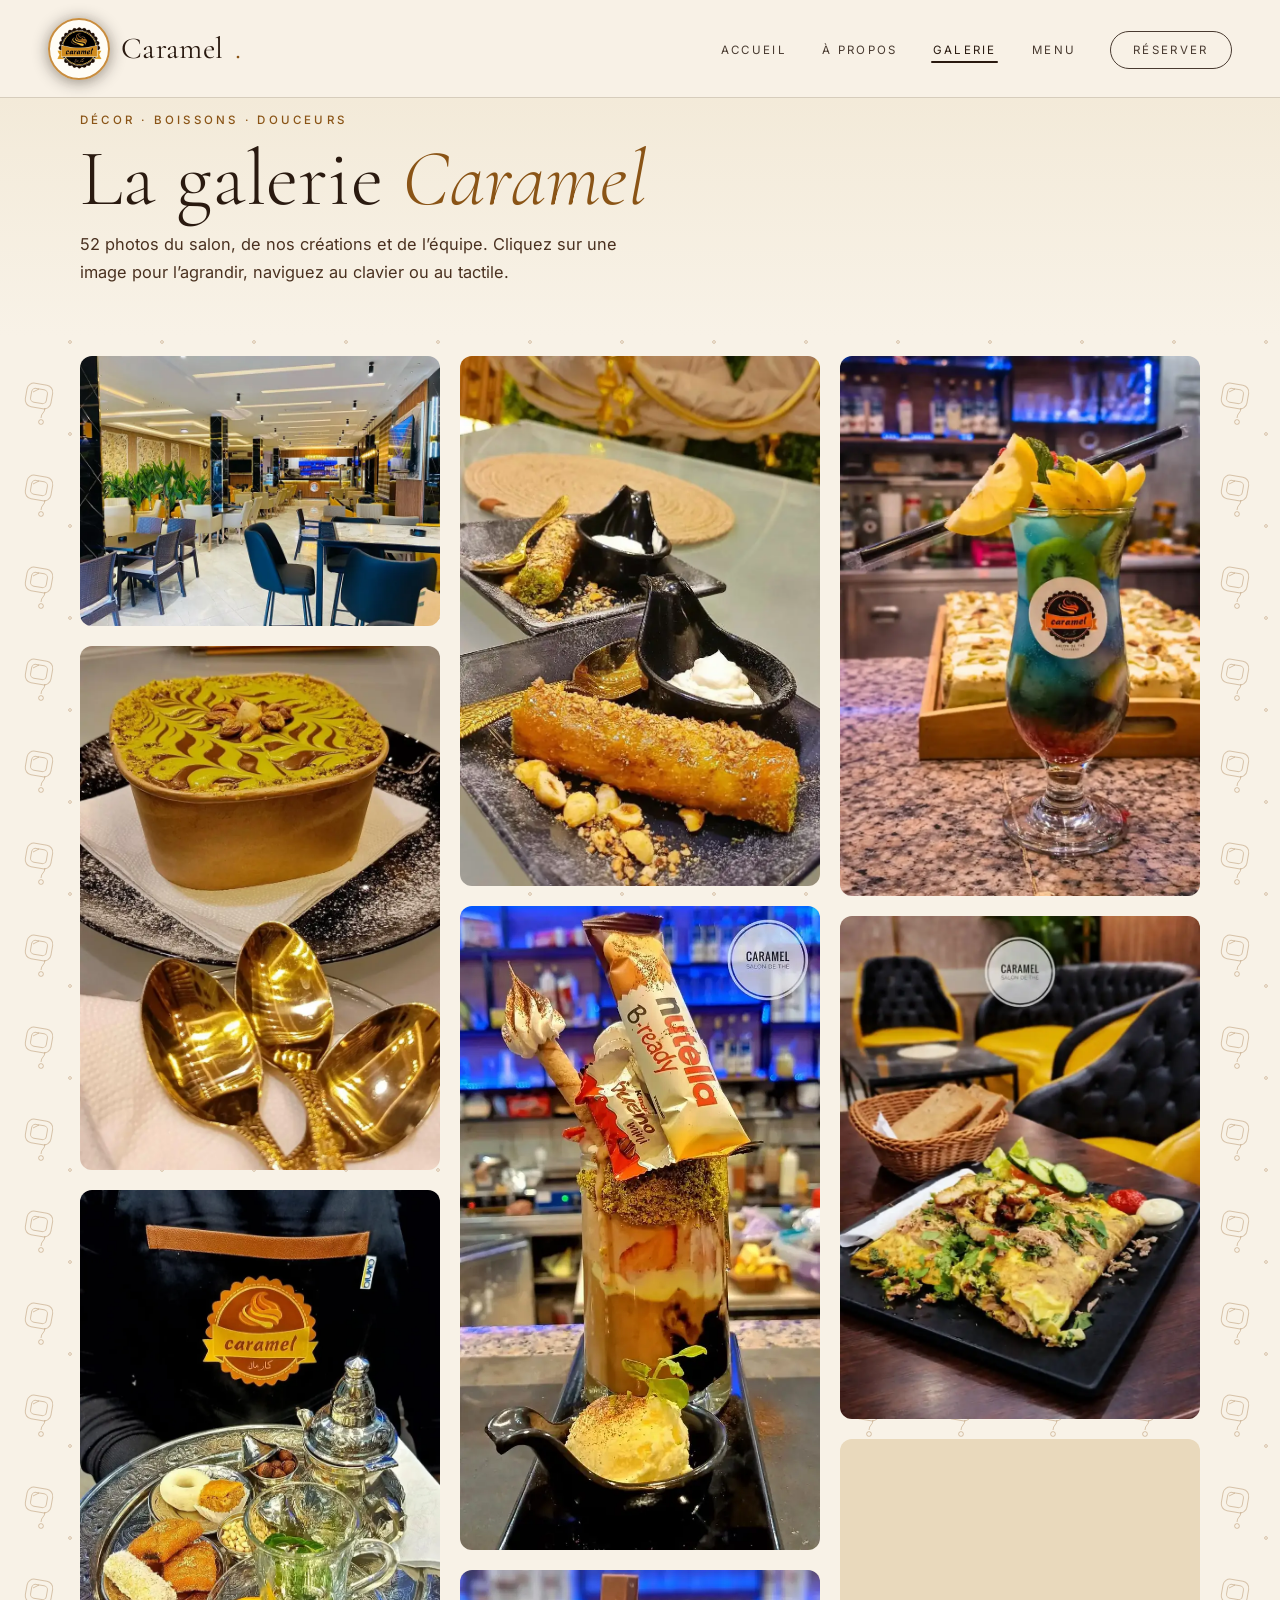
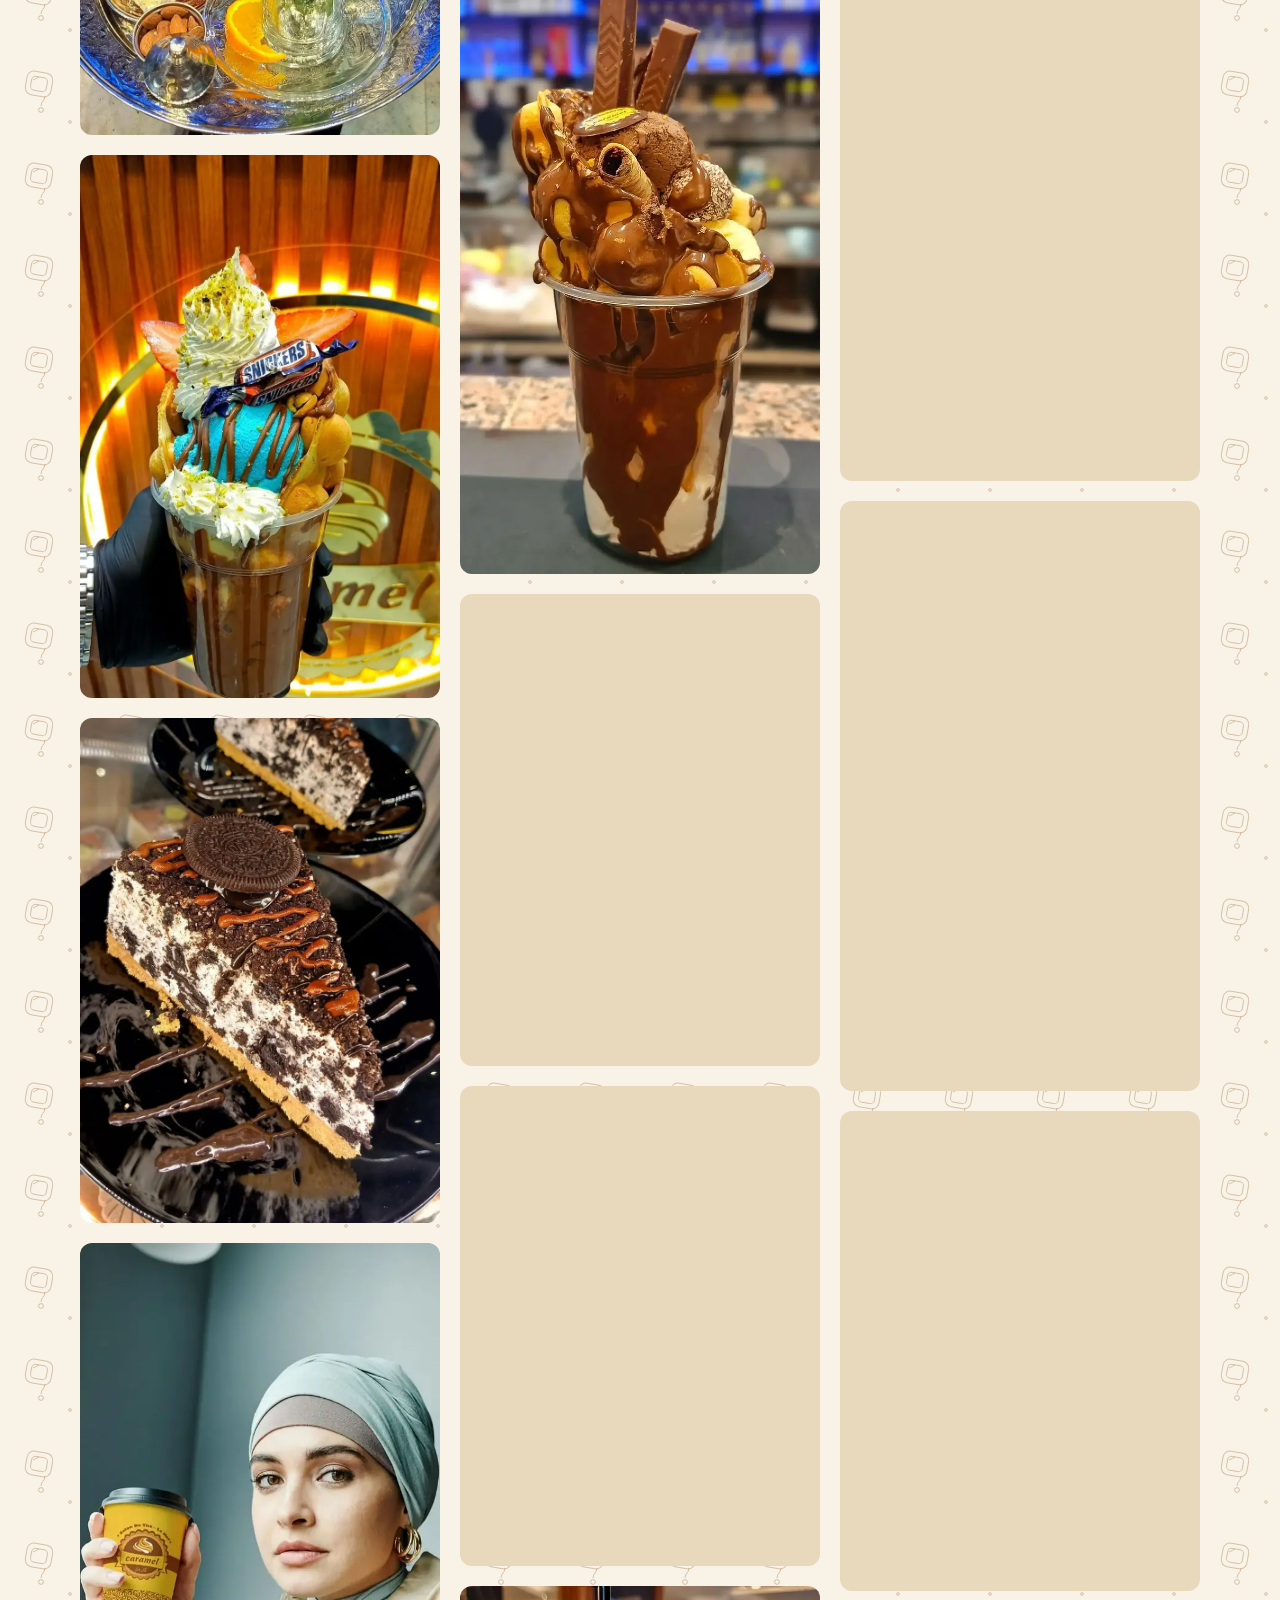
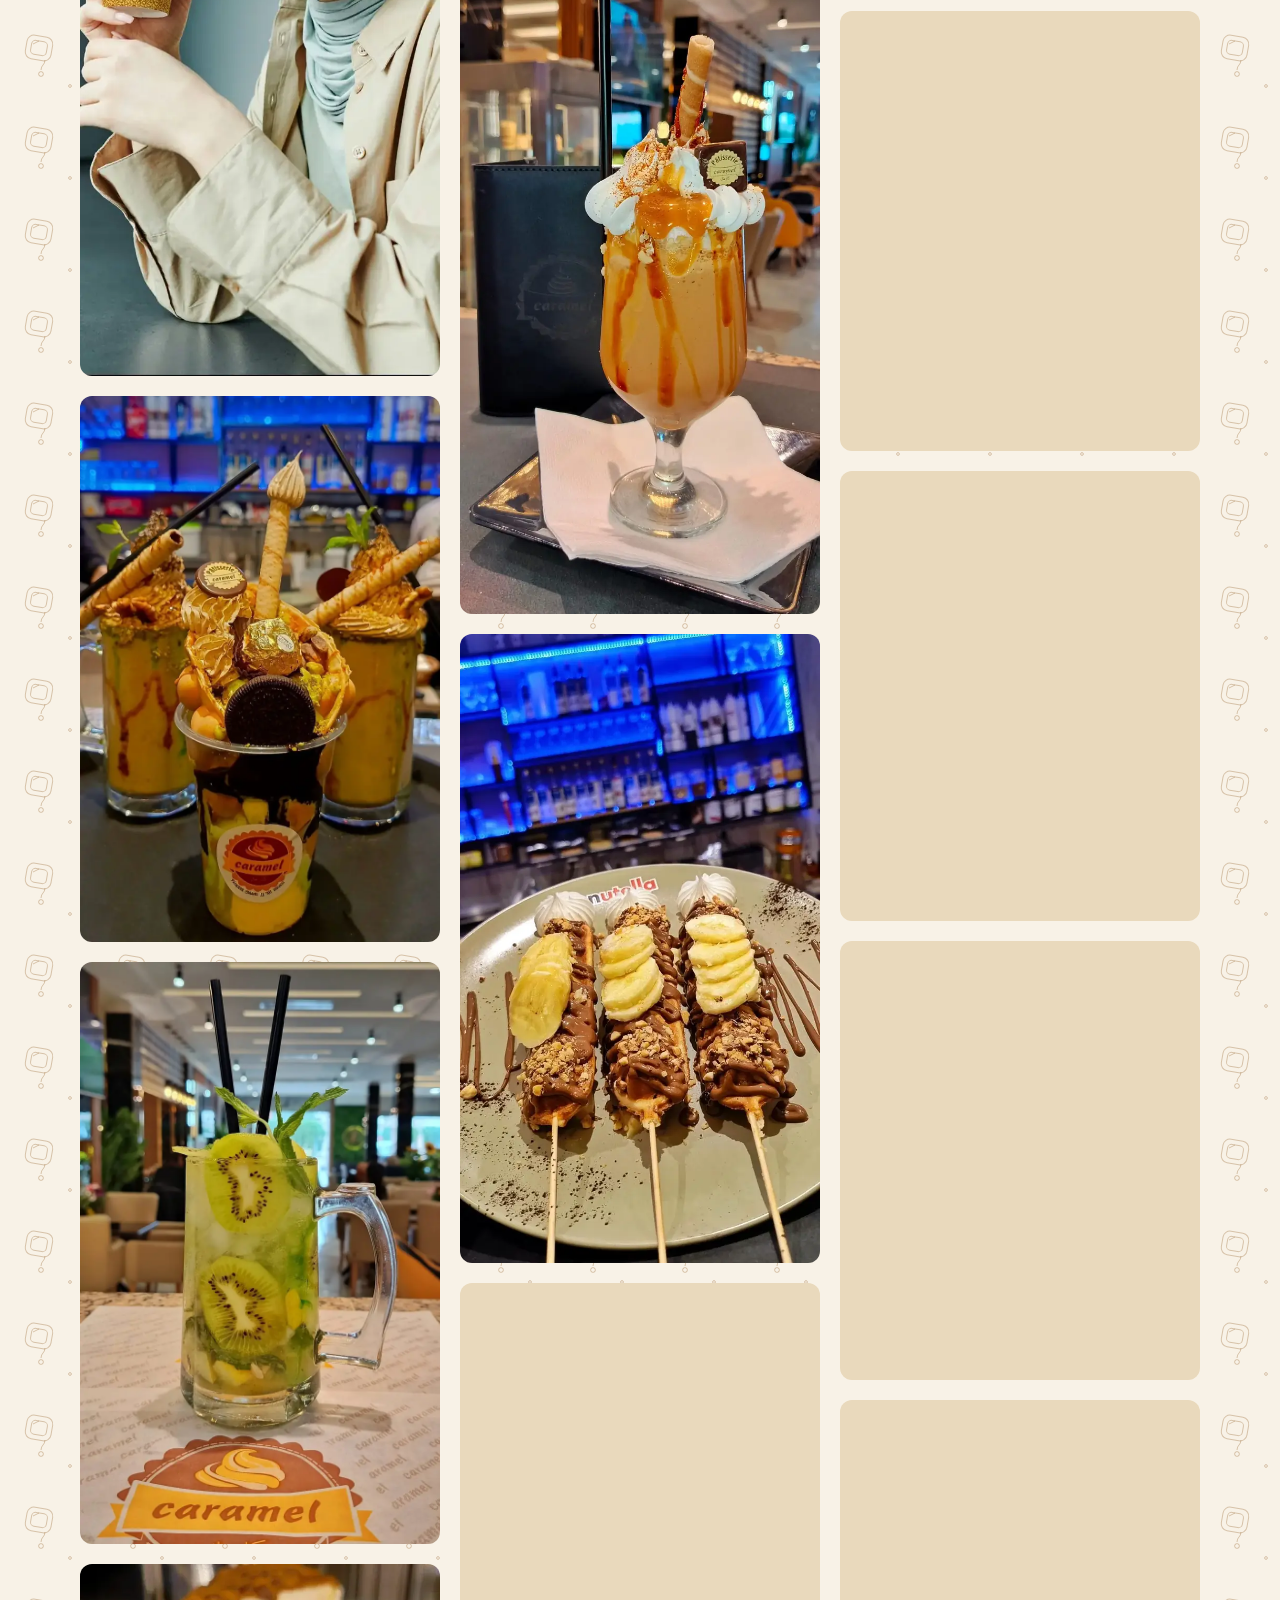
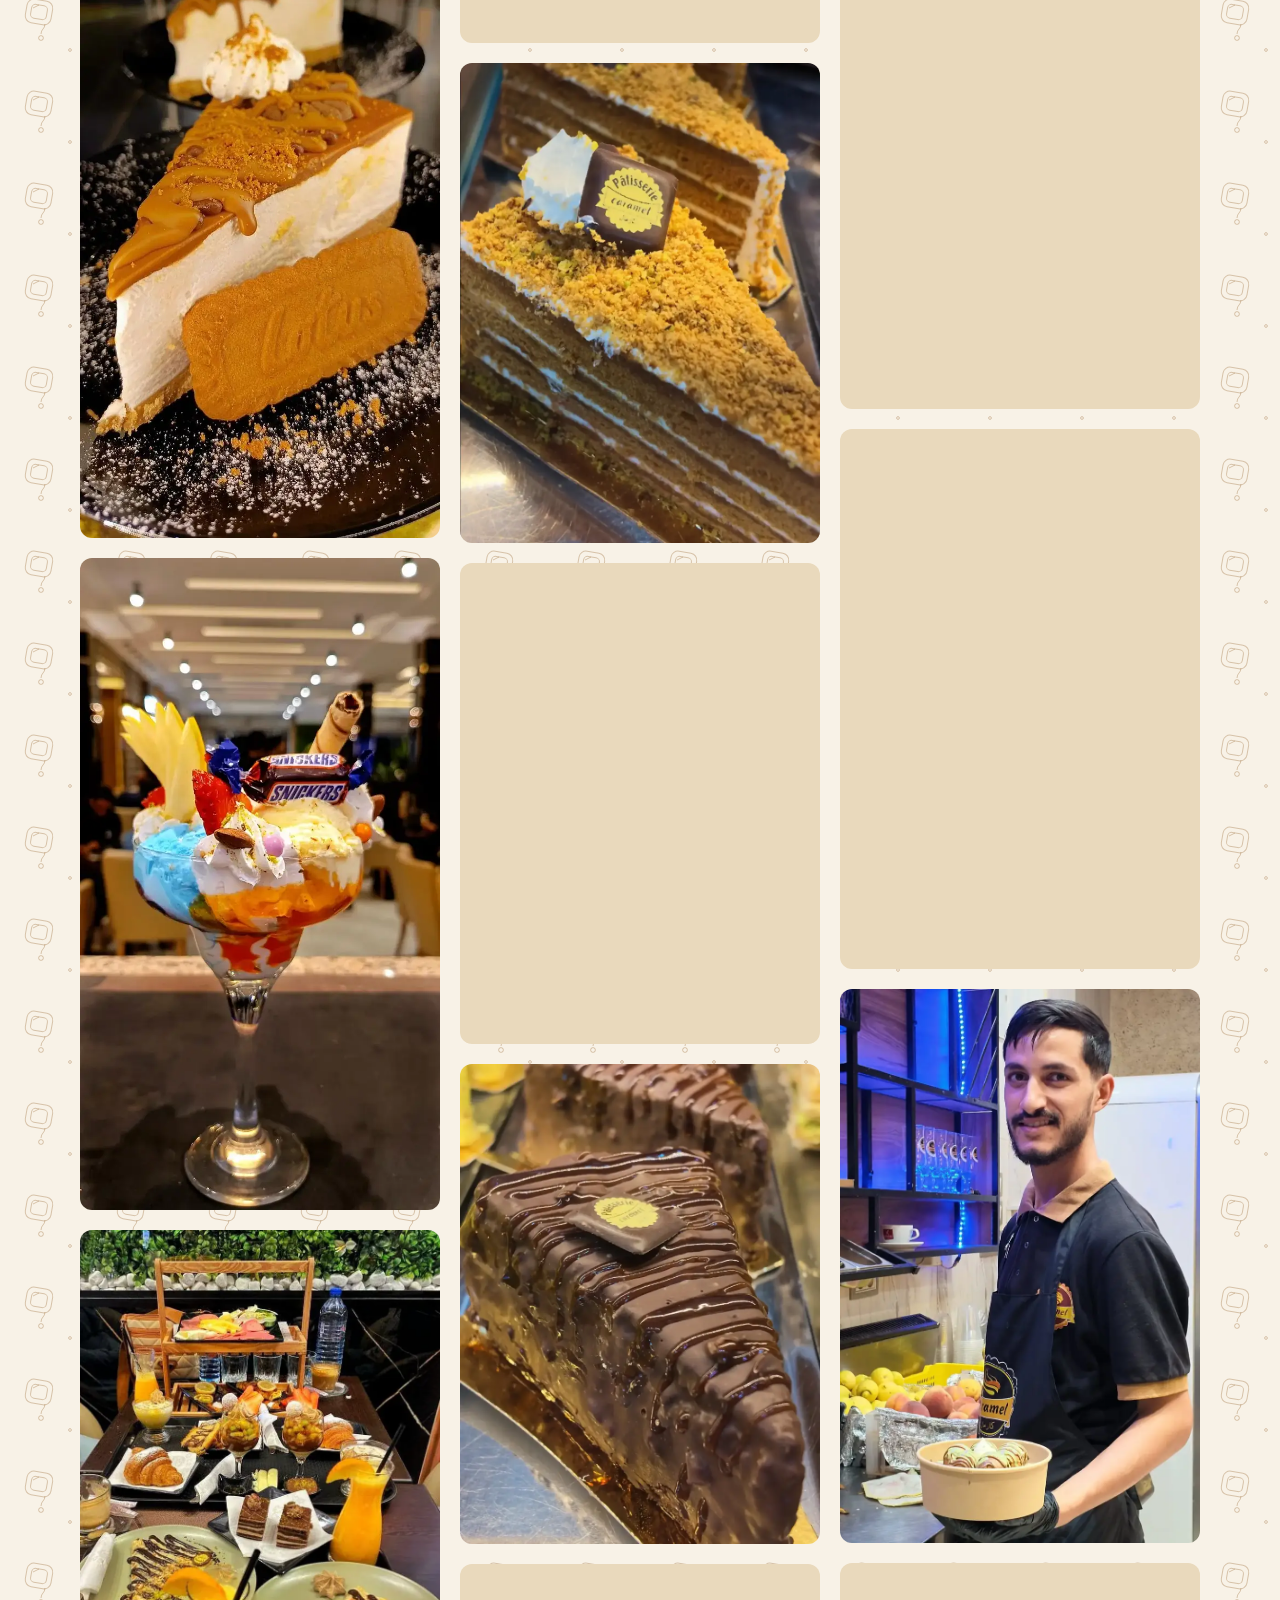
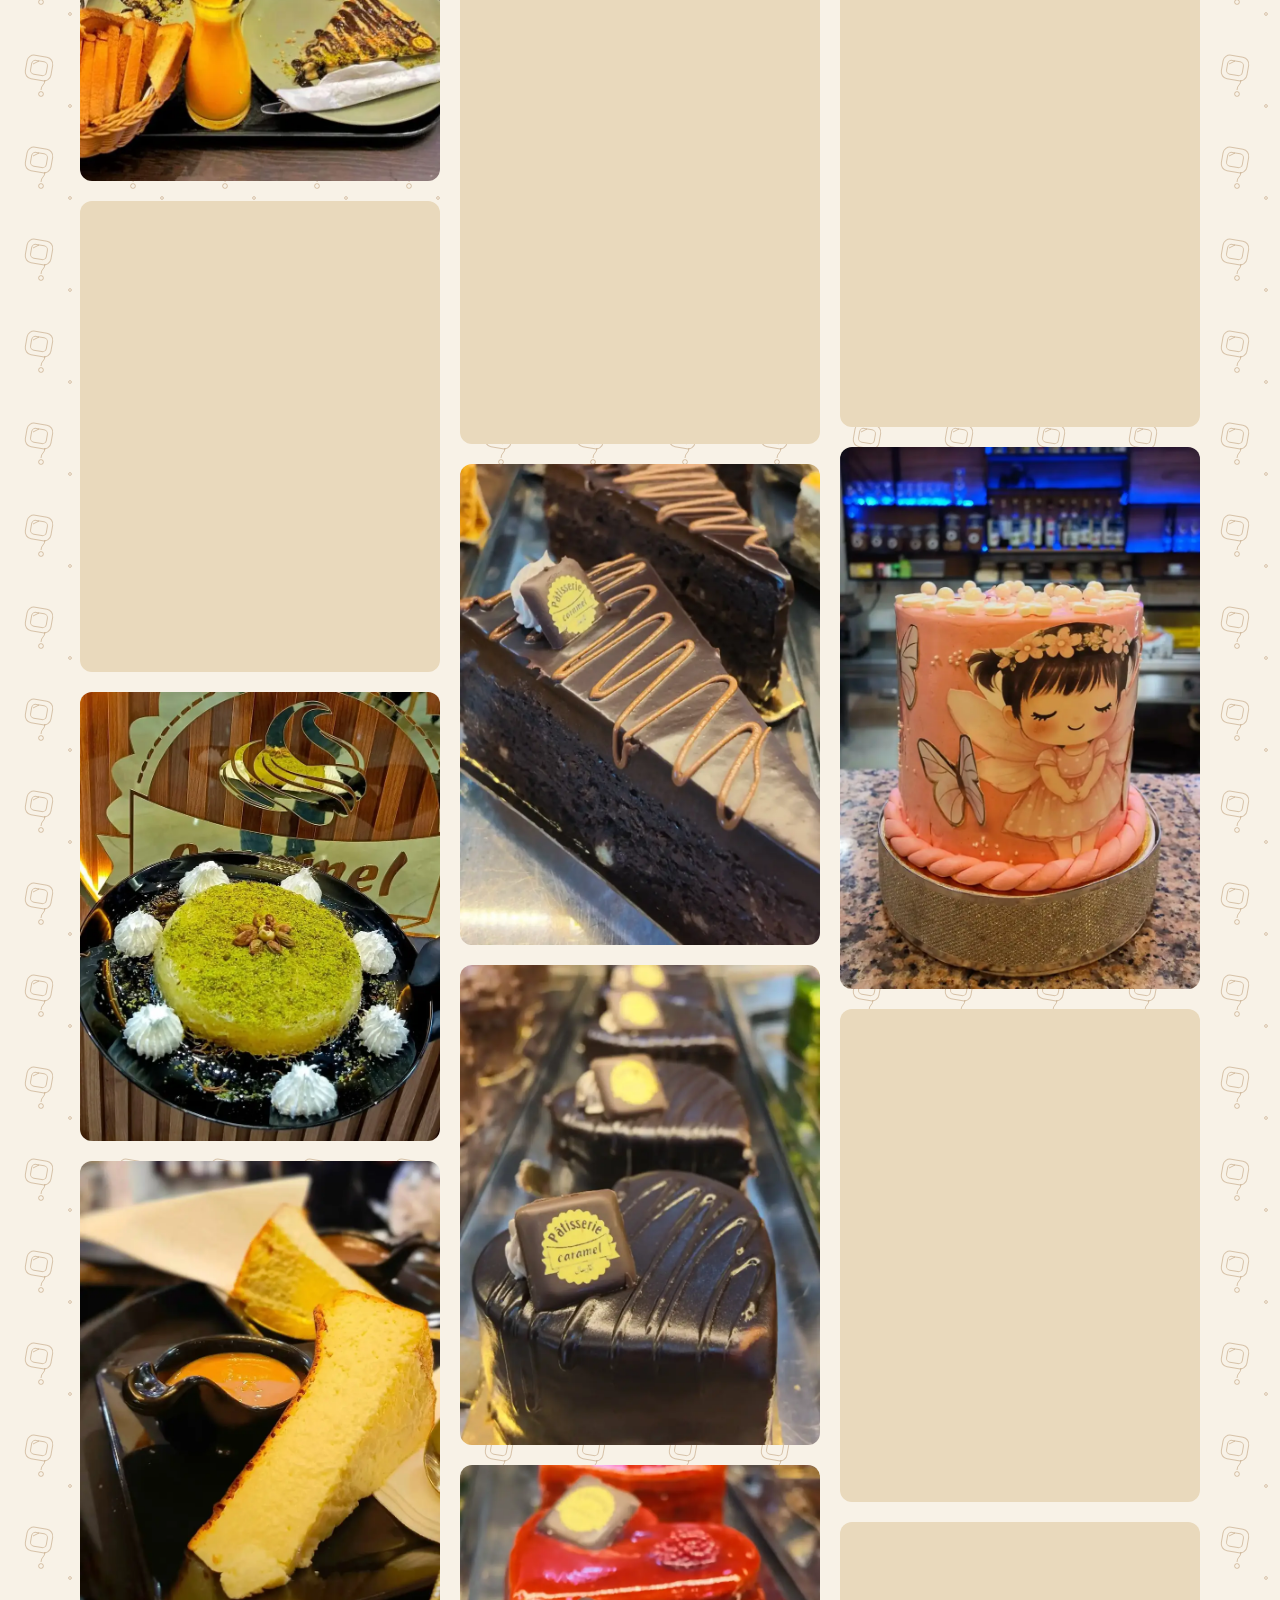
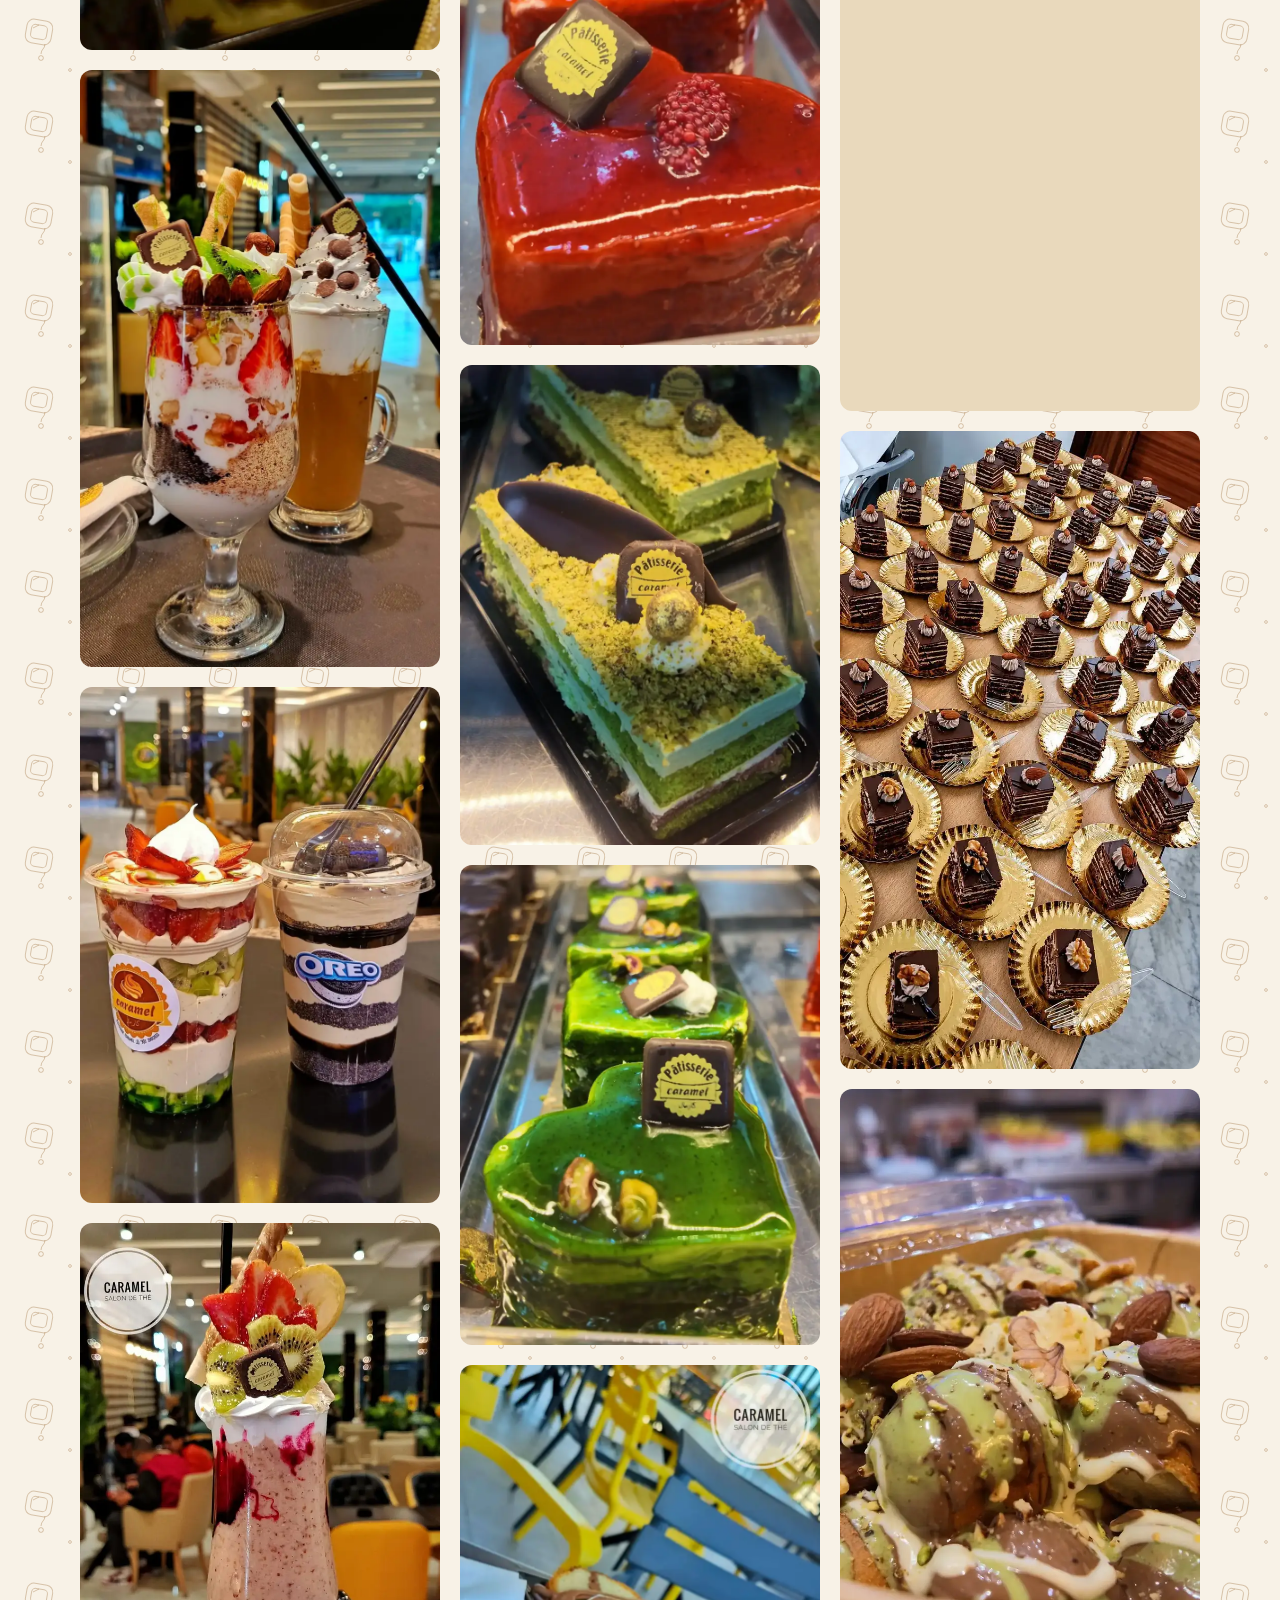
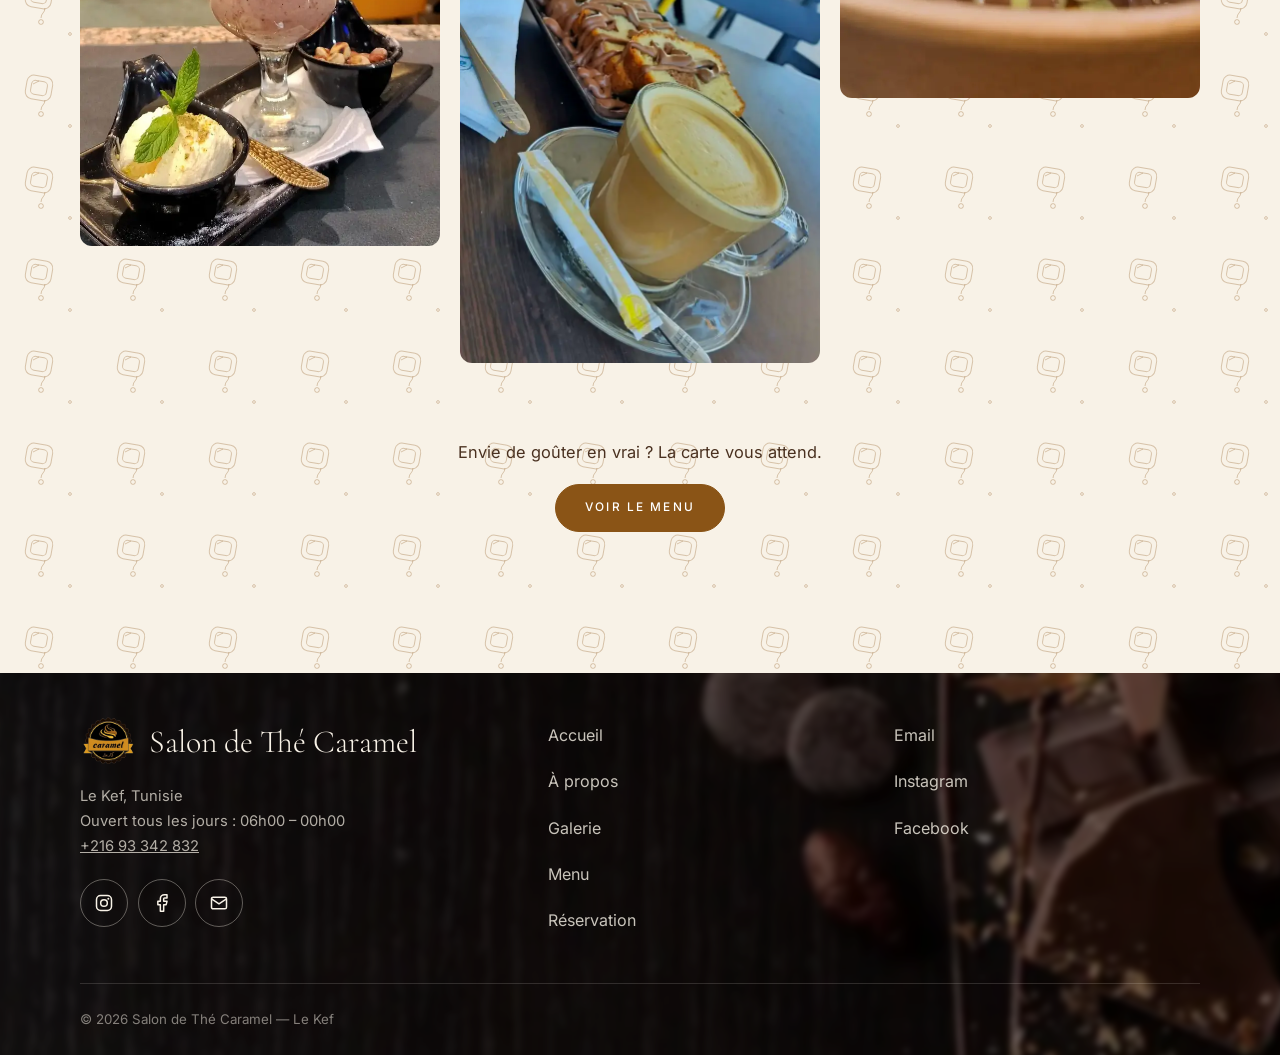
==== gallery.html @ 8a404f59 "Brighter, tighter favicon that reads at tab size Old mark dissolved into a dark blob at 16px (invisi" ====
<!doctype html>
<html lang="fr">
<head>
  <meta charset="utf-8">
  <meta name="viewport" content="width=device-width,initial-scale=1">
  <title>Galerie — Salon de Thé Caramel, Le Kef</title>
  <meta name="description" content="En images : le décor, les boissons et les douceurs du Salon de Thé Caramel au Kef. Cliquez pour agrandir.">
  <meta name="theme-color" content="#2a1a10">
  <meta property="og:type" content="website">
  <meta property="og:locale" content="fr_FR">
  <meta property="og:title" content="Galerie — Salon de Thé Caramel, Le Kef">
  <meta property="og:image" content="images/hero-poster.webp">
  <link rel="icon" href="images/favicon.webp?v=2">
  <link rel="apple-touch-icon" href="images/apple-touch-icon.png">
  <link rel="preload" href="assets/fonts/cormorant-garamond-latin-300-normal.woff2" as="font" type="font/woff2" crossorigin>
  <link rel="preload" href="assets/fonts/inter-latin-400-normal.woff2" as="font" type="font/woff2" crossorigin>
  <link rel="stylesheet" href="assets/site.css?v=39">
</head>
<body>
  <nav class="nav" aria-label="Navigation principale">
    <div class="bar">
      <a class="logo" href="index.html"><img src="images/logo.webp" width="62" height="62" alt="">Caramel<span>.</span></a>
      <ul id="menu">
        <li><a class="l" href="index.html">Accueil</a></li>
        <li><a class="l" href="prop.html">À propos</a></li>
        <li><a class="l on" aria-current="page" href="gallery.html">Galerie</a></li>
        <li><a class="l" href="m.html">Menu</a></li>
        <li><a class="l cta" href="resrv.html">Réserver</a></li>
        <li class="m-foot">
          <a class="btn solid" href="tel:+21693342832">+216 93 342 832</a>
          <p>Ouvert 06h00 – 00h00 · Le Kef</p>
          <div class="socials">
            <a class="soc" href="https://www.instagram.com/caramel.lekef/" target="_blank" rel="noopener" aria-label="Instagram"><svg viewBox="0 0 24 24" fill="none" stroke="currentColor" stroke-width="1.8"><rect x="3" y="3" width="18" height="18" rx="5"/><circle cx="12" cy="12" r="4"/><circle cx="17.2" cy="6.8" r="1.2" fill="currentColor" stroke="none"/></svg></a>
            <a class="soc" href="https://www.facebook.com/people/Caramel-Salon-De-Th%C3%A9/61559741768188/" target="_blank" rel="noopener" aria-label="Facebook"><svg viewBox="0 0 24 24" fill="none" stroke="currentColor" stroke-width="1.8" stroke-linecap="round" stroke-linejoin="round"><path d="M18 2h-3a5 5 0 0 0-5 5v3H7v4h3v8h4v-8h3l1-4h-4V7a1 1 0 0 1 1-1h3z"/></svg></a>
            <a class="soc" href="mailto:Contact.salondethecaramel@gmail.com" aria-label="Email"><svg viewBox="0 0 24 24" fill="none" stroke="currentColor" stroke-width="1.8"><rect x="3" y="5" width="18" height="14" rx="2"/><path d="m3 7 9 6 9-6"/></svg></a>
          </div>
        </li>
      </ul>
      <button class="burger" aria-expanded="false" aria-controls="menu" aria-label="Ouvrir le menu">☰</button>
    </div>
  </nav>

  <header class="page-hero">
    <div class="wrap">
      <p class="k">Décor · Boissons · Douceurs</p>
      <h1 class="d">La galerie <em>Caramel</em></h1>
      <p class="lead">52 photos du salon, de nos créations et de l’équipe. Cliquez sur une image pour l’agrandir, naviguez au clavier ou au tactile.</p>
    </div>
  </header>

  <main class="wrap" style="padding-bottom:2rem">
    <div class="masonry" id="wall" aria-live="polite"></div>
    <div class="center" style="padding:3rem 0 4rem">
      <p class="lead" style="margin-inline:auto">Envie de goûter en vrai ? La carte vous attend.</p>
      <a class="btn solid" href="m.html">Voir le menu</a>
    </div>
  </main>

  <div id="lb" aria-hidden="true" role="dialog" aria-label="Visionneuse photo">
    <button class="x" aria-label="Fermer">×</button>
    <button class="p" aria-label="Photo précédente">←</button>
    <img id="lb-img" alt="" src="[data-uri]">
    <button class="n" aria-label="Photo suivante">→</button>
    <div class="c" id="lb-cap"></div>
  </div>

  <footer class="foot">
    <div class="wrap">
      <div class="grid">
        <div>
          <div class="brand"><img src="images/logo.webp" width="62" height="62" alt="Logo Salon de Thé Caramel">Salon de Thé Caramel</div>
          <p>Le Kef, Tunisie<br>Ouvert tous les jours : 06h00 – 00h00<br><a href="tel:+21693342832">+216 93 342 832</a></p>
          <div class="socials">
            <a class="soc" href="https://www.instagram.com/caramel.lekef/" target="_blank" rel="noopener" aria-label="Caramel sur Instagram"><svg viewBox="0 0 24 24" fill="none" stroke="currentColor" stroke-width="1.8"><rect x="3" y="3" width="18" height="18" rx="5"/><circle cx="12" cy="12" r="4"/><circle cx="17.2" cy="6.8" r="1.2" fill="currentColor" stroke="none"/></svg></a>
            <a class="soc" href="https://www.facebook.com/people/Caramel-Salon-De-Th%C3%A9/61559741768188/" target="_blank" rel="noopener" aria-label="Caramel sur Facebook"><svg viewBox="0 0 24 24" fill="none" stroke="currentColor" stroke-width="1.8" stroke-linecap="round" stroke-linejoin="round"><path d="M18 2h-3a5 5 0 0 0-5 5v3H7v4h3v8h4v-8h3l1-4h-4V7a1 1 0 0 1 1-1h3z"/></svg></a>
            <a class="soc" href="mailto:Contact.salondethecaramel@gmail.com" aria-label="Écrire à Caramel"><svg viewBox="0 0 24 24" fill="none" stroke="currentColor" stroke-width="1.8"><rect x="3" y="5" width="18" height="14" rx="2"/><path d="m3 7 9 6 9-6"/></svg></a>
          </div>
        </div>
        <nav aria-label="Pages">
          <a href="index.html">Accueil</a><a href="prop.html">À propos</a><a href="gallery.html">Galerie</a><a href="m.html">Menu</a><a href="resrv.html">Réservation</a>
        </nav>
        <nav aria-label="Contact">
          <a href="mailto:Contact.salondethecaramel@gmail.com">Email</a>
          <a href="https://www.instagram.com/caramel.lekef/" target="_blank" rel="noopener">Instagram</a>
          <a href="https://www.facebook.com/people/Caramel-Salon-De-Th%C3%A9/61559741768188/" target="_blank" rel="noopener">Facebook</a>
        </nav>
      </div>
      <small>© <span data-year>2026</span> Salon de Thé Caramel — Le Kef</small>
    </div>
  </footer>
  <script src="assets/gallery-data.js"></script>
  <script src="assets/site.js?v=26"></script>
</body>
</html>
---- assets/site.css ----
/* Caramel — Salon de Thé · design system v2 (from scratch) */
@font-face{font-family:'Cormorant Garamond';font-style:normal;font-weight:300;font-display:swap;src:url(fonts/cormorant-garamond-latin-300-normal.woff2) format('woff2')}
@font-face{font-family:'Cormorant Garamond';font-style:normal;font-weight:400;font-display:swap;src:url(fonts/cormorant-garamond-latin-400-normal.woff2) format('woff2')}
@font-face{font-family:'Cormorant Garamond';font-style:italic;font-weight:300;font-display:swap;src:url(fonts/cormorant-garamond-latin-300-italic.woff2) format('woff2')}
@font-face{font-family:'Cormorant Garamond';font-style:italic;font-weight:400;font-display:swap;src:url(fonts/cormorant-garamond-latin-400-italic.woff2) format('woff2')}
@font-face{font-family:'Inter';font-style:normal;font-weight:400;font-display:swap;src:url(fonts/inter-latin-400-normal.woff2) format('woff2')}
@font-face{font-family:'Inter';font-style:normal;font-weight:500;font-display:swap;src:url(fonts/inter-latin-500-normal.woff2) format('woff2')}

:root{
  --cream:#f8f2e7; --cream-2:#f1e7d3; --sand:#e9d9bc;
  --choc:#2a1a10; --choc-2:#4a3120;
  --car:#8a5416; --car-bright:#c98d3e; --gold:#e9c48f;
  --line:rgba(42,26,16,.14); --line-soft:rgba(42,26,16,.09);
  --card:#fffdf7;
  --serif:'Cormorant Garamond',Georgia,'Times New Roman',serif;
  --sans:Inter,system-ui,-apple-system,'Segoe UI',sans-serif;
  --r:18px; --r-s:12px;
  --sh:0 18px 50px -22px rgba(42,26,16,.35);
  --nav-h:72px;
  --z-nav:50; --z-menu:60; --z-lb:80;
}
*{box-sizing:border-box}
html{scroll-behavior:smooth}
body{margin:0;background-color:var(--cream);background-image:url("data:image/svg+xml,%3Csvg xmlns='http://www.w3.org/2000/svg' width='92' height='92'%3E%3Cg fill='none' stroke='%238a5416' stroke-opacity='.3'%3E%3Crect x='26' y='16' width='26' height='24' rx='7' transform='rotate(10 39 28)'/%3E%3Crect x='31' y='21' width='16' height='14' rx='4' transform='rotate(10 39 28)'/%3E%3Cpath d='M33 24l6-3'/%3E%3Cpath d='M45 40c0 5-4 5-4 10'/%3E%3Ccircle cx='41' cy='54' r='2.4'/%3E%3Ccircle cx='70' cy='66' r='1.4'/%3E%3C/g%3E%3C/svg%3E");color:var(--choc);font:400 1rem/1.7 var(--sans);-webkit-font-smoothing:antialiased}
/* ornamental divider */
.flourish{position:relative;height:22px;width:min(76rem,calc(100% - 2.5rem));margin:0 auto;background:linear-gradient(var(--line),var(--line)) left center/42% 1px no-repeat,linear-gradient(var(--line),var(--line)) right center/42% 1px no-repeat}
.flourish::before{content:"";position:absolute;left:50%;top:50%;width:9px;height:9px;transform:translate(-50%,-50%) rotate(45deg);border:1.5px solid var(--car);background:var(--cream)}
/* giant watermark word on dark bands */
.band::after{content:"Caramel";position:absolute;right:-1rem;bottom:-4.5rem;z-index:1;font:300 11rem/1 var(--serif);font-style:italic;color:transparent;-webkit-text-stroke:1px rgba(248,242,231,.13);pointer-events:none;user-select:none}
@media(max-width:760px){.band::after{font-size:6rem;bottom:-2.5rem}}
img{max-width:100%;height:auto;display:block}
a{color:inherit}
::selection{background:var(--car);color:#fff}
:focus-visible{outline:3px solid var(--car-bright);outline-offset:3px;border-radius:4px}
.wrap{max-width:76rem;margin-inline:auto;padding-inline:clamp(1.25rem,4vw,3rem)}
.sec{padding-block:clamp(3rem,6vh,4.5rem)}
.sec.tight{padding-block:clamp(2.25rem,4.5vh,3.25rem)}

/* type */
.k{font:500 .72rem/1.4 var(--sans);letter-spacing:.28em;text-transform:uppercase;color:var(--car);margin:0 0 .6rem}
.d{font-family:var(--serif);font-weight:300;line-height:1.02;margin:0 0 .75rem;letter-spacing:.005em}
h1.d{font-size:clamp(2.6rem,7vw,5rem)}
h2.d{font-size:clamp(1.9rem,3.8vw,3rem)}
.d em{font-style:italic;color:var(--car)}
.lead{font-size:1.02rem;max-width:36rem;color:var(--choc-2);margin:0 0 1.1rem}
.on-dark .lead{color:rgba(248,242,231,.82)}

/* buttons */
.btn{display:inline-flex;align-items:center;gap:.6rem;min-height:48px;padding:.85rem 1.8rem;border:1px solid currentColor;border-radius:999px;font:500 .74rem/1 var(--sans);letter-spacing:.18em;text-transform:uppercase;text-decoration:none;cursor:pointer;background:transparent;transition:background .22s,color .22s,border-color .22s,transform .18s,box-shadow .25s}
.btn:hover{background:var(--choc);border-color:var(--choc);color:var(--cream);transform:translateY(-2px);box-shadow:0 12px 26px -14px rgba(42,26,16,.6)}
.btn:active{transform:translateY(0) scale(.97)}
.btn.solid{position:relative;overflow:hidden;background:var(--car);border-color:var(--car);color:#fff}
.btn.solid::after{content:"";position:absolute;top:0;bottom:0;left:-70%;width:45%;background:linear-gradient(105deg,transparent,rgba(255,255,255,.35),transparent);transform:skewX(-18deg);transition:left .55s ease}
.btn.solid:hover::after{left:130%}
.btn.solid:hover{background:var(--choc);border-color:var(--choc)}
.btn.ghost-light{color:var(--cream)}
.btn.ghost-light:hover{background:var(--cream);color:var(--choc);border-color:var(--cream)}
.btn svg{width:16px;height:16px;flex:none}
.btn-row{display:flex;flex-wrap:wrap;gap:.75rem;margin-top:1.1rem}

/* nav */
.nav{position:fixed;inset:0 0 auto;z-index:var(--z-nav);transition:background .3s,box-shadow .3s,color .3s;color:#fff}
.nav .bar{max-width:82rem;margin:0 auto;display:flex;align-items:center;justify-content:space-between;gap:1rem;padding:1.1rem clamp(1.25rem,4vw,3rem)}
.nav.scrolled{background:rgba(248,242,231,.94);backdrop-filter:blur(12px);color:var(--choc);box-shadow:0 1px 0 var(--line)}
.nav:not(.scrolled) .bar{text-shadow:0 1px 14px rgba(20,10,5,.65)}
.nav:not(.scrolled) .burger{background:rgba(20,10,5,.5);backdrop-filter:blur(6px);border-color:transparent}
.nav:not(.scrolled) .logo{text-shadow:0 1px 14px rgba(20,10,5,.8)}
.logo{display:inline-flex;align-items:center;gap:.7rem;font:400 1.9rem var(--serif);text-decoration:none;letter-spacing:.01em}
.logo img{width:62px;height:62px;object-fit:contain;background:rgba(255,253,247,.96);border-radius:50%;padding:4px;border:2px solid var(--car-bright);box-shadow:0 2px 16px rgba(20,10,5,.45)}
.logo span{color:var(--car-bright)}
.nav.scrolled .logo span{color:var(--car)}
.nav ul{display:flex;align-items:center;gap:2rem;list-style:none;margin:0;padding:0}
.nav .l{position:relative;font-size:.72rem;letter-spacing:.2em;text-transform:uppercase;text-decoration:none;padding:.7rem .1rem;opacity:.85;transition:opacity .2s}
.nav .l:hover{opacity:1}
.nav .l.on{opacity:1}
.nav .l::after{content:"";position:absolute;left:0;right:100%;bottom:.35rem;height:2px;background:currentColor;border-radius:2px;transition:right .28s cubic-bezier(.2,.7,.2,1)}
.nav .l:hover::after,.nav .l.on::after{right:0}
.nav .cta{border:1px solid currentColor;border-radius:999px;padding:.7rem 1.4rem !important}
.m-foot{display:none}
.nav .cta::after{display:none}
.nav .cta:hover{background:var(--car);border-color:var(--car);color:#fff !important;opacity:1}
.burger{display:none;background:none;border:1px solid currentColor;border-radius:12px;color:inherit;width:48px;height:48px;font-size:1.4rem;cursor:pointer}

/* hero */
.hero{position:relative;min-height:100svh;display:flex;align-items:flex-end;color:#fff;overflow:hidden;background:var(--choc)}
.hero video,.hero .poster{position:absolute;inset:0;width:100%;height:100%;object-fit:cover}
.hero .poster{display:none}
@media(max-width:760px){.hero video{display:none}.hero .poster{display:block}}
.hero .shade{position:absolute;inset:0;background:linear-gradient(to bottom,rgba(22,12,6,.62),transparent 30%),linear-gradient(to top,rgba(22,12,6,.88) 0%,rgba(22,12,6,.25) 55%,rgba(22,12,6,.45) 100%),linear-gradient(100deg,rgba(22,12,6,.55),transparent 60%)}
.hero .wrap{position:relative;z-index:2;padding-bottom:clamp(2rem,7vh,4.5rem);width:100%}
.hero h1{max-width:12ch}
.hero .sub{max-width:34rem;font-size:1.08rem;color:rgba(255,255,255,.86);margin:0 0 .5rem}
.hero-meta{display:flex;flex-wrap:wrap;gap:.6rem 1.6rem;margin-top:1.2rem;padding-top:1rem;border-top:1px solid rgba(255,255,255,.25);font-size:.78rem;letter-spacing:.14em;text-transform:uppercase;color:rgba(255,255,255,.85)}
.hero-meta b{color:var(--gold);font-weight:500}
.scroll-hint{position:absolute;right:clamp(1.25rem,4vw,3rem);bottom:2rem;z-index:2;font-size:.7rem;letter-spacing:.3em;text-transform:uppercase;color:rgba(255,255,255,.7);writing-mode:vertical-rl}

/* editorial split */
.split{display:grid;grid-template-columns:1fr 1fr;gap:clamp(1.5rem,4vw,3.5rem);align-items:center}
.split.flip>.txt{order:2}
.frame{position:relative}
.frame img{border-radius:var(--r);box-shadow:var(--sh)}
.frame .tag{position:absolute;left:1.2rem;bottom:1.2rem;background:rgba(248,242,231,.94);backdrop-filter:blur(6px);border-radius:999px;padding:.55rem 1.1rem;font-size:.7rem;letter-spacing:.2em;text-transform:uppercase;color:var(--choc)}
.frame.tall img{aspect-ratio:4/5;object-fit:cover;width:100%}
.stats{display:grid;grid-template-columns:repeat(3,1fr);gap:1rem;margin-top:1.5rem}
.stat{border-top:2px solid var(--car);padding-top:.8rem}
.stat b{display:block;font:300 2rem var(--serif)}
.stat span{font-size:.74rem;letter-spacing:.12em;text-transform:uppercase;opacity:.7}

/* cards */
.cards{display:grid;grid-template-columns:repeat(4,1fr);gap:1.25rem;margin-top:1.5rem}
.cards.cols3{grid-template-columns:repeat(3,1fr)}
.card{background:var(--card);border:1px solid var(--line-soft);border-radius:var(--r);padding:1.25rem 1.15rem;transition:transform .25s,box-shadow .25s}
.card:hover{transform:translateY(-6px);box-shadow:var(--sh)}
.card .ic{width:48px;height:48px;border-radius:14px;background:var(--cream-2);display:grid;place-items:center;margin-bottom:1.1rem}
.card .ic svg{width:24px;height:24px;color:var(--car)}
.card h3{font:italic 400 1.45rem var(--serif);margin:0 0 .5rem}
.card p{font-size:.9rem;color:var(--choc-2);margin:0}

/* photo band */
.band{position:relative;background:var(--choc) center/cover;color:var(--cream);border-radius:calc(var(--r) + 8px);overflow:hidden;margin-inline:clamp(1rem,3vw,2.5rem)}
.band .shade{position:absolute;inset:0;background:linear-gradient(rgba(30,16,8,.86),rgba(30,16,8,.86))}
.band .chips{display:grid;grid-template-columns:repeat(3,1fr);gap:.6rem;margin-top:1rem;max-width:660px}
.band .chips a{text-align:center;justify-content:center}
@media(max-width:760px){.band .chips{grid-template-columns:repeat(2,1fr)}.band .chips a{white-space:normal}}
.band-grid{display:grid;grid-template-columns:1.02fr .98fr;gap:clamp(2rem,4vw,3.5rem);align-items:center}
.band-grid .dish{margin:0}
.band-grid .dish img{width:100%;border-radius:var(--r);box-shadow:0 24px 60px -20px rgba(0,0,0,.55)}
.band .inner{position:relative;z-index:2;padding:clamp(2.5rem,5vh,3.5rem) clamp(1.5rem,5vw,4.5rem);max-width:76rem;margin:0 auto}
.band .d{font-size:clamp(2rem,4.2vw,3.4rem)}
.band .lead{margin-bottom:1.25rem;color:rgba(248,242,231,.88)}
.band .btn-row{margin-top:1.25rem;justify-content:center;max-width:660px}
.band .d em{color:var(--gold)}
.chips{display:flex;flex-wrap:wrap;gap:.6rem;margin-top:1.5rem}
.chips a{border:1px solid rgba(248,242,231,.45);color:var(--cream);border-radius:999px;padding:.65rem 1.2rem;font-size:.72rem;letter-spacing:.14em;text-transform:uppercase;text-decoration:none;transition:background .2s,color .2s,transform .2s}
.chips a:hover{background:var(--cream);color:var(--choc);transform:translateY(-2px)}

/* staggered mosaic (home) */
.mosaic{display:grid;grid-template-columns:repeat(12,1fr);gap:1.25rem;margin-top:1.5rem}
.mosaic a{border-radius:var(--r-s);overflow:hidden;position:relative}
.mosaic img{width:100%;height:100%;object-fit:cover;aspect-ratio:3/4;transition:transform .5s cubic-bezier(.2,.7,.2,1)}
.mosaic a:hover img{transform:scale(1.05)}
.center{text-align:center;margin-top:1.75rem}

/* birthday CTA */
.cta-grid{display:grid;grid-template-columns:1.05fr .95fr;background:var(--choc);color:var(--cream);border-radius:calc(var(--r) + 8px);overflow:hidden}
.cta-grid .txt{padding:clamp(2rem,4vw,3rem);display:flex;flex-direction:column;justify-content:center}
.cta-grid .d{font-size:clamp(1.9rem,3.6vw,2.9rem)}
.cta-grid .price{font-size:clamp(2.6rem,5vw,3.8rem);margin:.25rem 0 .75rem}
.cta-grid .lead{color:rgba(248,242,231,.85);margin-bottom:1.25rem}
.cta-grid .btn-row{margin-top:1.25rem}
.cta-grid .ticks{list-style:none;margin:0 0 .25rem;padding:0;display:grid;grid-template-columns:1fr 1fr;gap:.55rem}
.cta-grid .ticks li{display:flex;align-items:center;gap:.6rem;font-size:.86rem;color:rgba(248,242,231,.9)}
.cta-grid .ticks li::before{content:"";width:22px;height:22px;flex:none;border-radius:50%;background-color:var(--car);background-image:url("data:image/svg+xml,%3Csvg xmlns='http://www.w3.org/2000/svg' viewBox='0 0 24 24' fill='none' stroke='white' stroke-width='3' stroke-linecap='round' stroke-linejoin='round'%3E%3Cpath d='m5 13 4 4 10-11'/%3E%3C/svg%3E");background-size:12px;background-position:center;background-repeat:no-repeat}
.occs{display:flex;flex-wrap:wrap;gap:.5rem;margin-top:1.25rem}
.occs span{border:1px dashed rgba(233,196,143,.55);color:var(--gold);border-radius:999px;padding:.5rem 1rem;font-size:.7rem;letter-spacing:.14em;text-transform:uppercase}
.mini{margin:.9rem 0 0;font-size:.82rem;letter-spacing:.06em;color:rgba(248,242,231,.65)}
.mini a{color:var(--gold)}
.cta-grid .pic{min-height:260px}
.cta-grid .pic img{width:100%;height:100%;object-fit:cover}
.price{font:300 clamp(3.4rem,7vw,5.5rem)/1 var(--serif);color:var(--gold);margin:.5rem 0 1rem}
.price small{font:400 1rem var(--sans);letter-spacing:.1em;color:rgba(248,242,231,.75)}

/* visit */
.visit{display:grid;grid-template-columns:1fr 1fr;gap:clamp(2rem,5vw,4rem)}
.hours{width:100%;border-collapse:collapse;margin-top:1.25rem;font-size:.95rem}
.hours td{padding:.7rem 0;border-bottom:1px dotted var(--line)}
.hours td:last-child{text-align:right;font-variant-numeric:tabular-nums}
.contact-list{display:flex;flex-direction:column;gap:.9rem;margin-top:1.5rem}
.contact-list a{display:inline-flex;align-items:center;gap:.8rem;text-decoration:none;font-weight:500;min-height:44px;min-width:0;overflow-wrap:anywhere}
.contact-list a svg{width:20px;height:20px;color:var(--car);flex:none}
.on-dark .contact-list a{color:var(--cream)}
.on-dark .contact-list a svg{color:var(--gold)}
.socials{display:flex;gap:.6rem;margin-top:1.25rem;flex-wrap:wrap}

/* footer */
.foot{position:relative;background:var(--choc);color:var(--cream);margin-top:clamp(2.5rem,5vh,4rem);padding:2.5rem 0 1.5rem;overflow:hidden}
.foot::before{content:"";position:absolute;inset:0;background:url(../images/cacao-bg.webp) center 30%/cover;filter:blur(3px) brightness(.5);transform:scale(1.06)}
.foot .wrap{position:relative;z-index:1}
.foot .grid{display:grid;grid-template-columns:1.4fr 1fr 1fr;gap:2.5rem}
.foot .brand{display:flex;align-items:center;gap:.8rem;font:300 2rem var(--serif)}
.foot .brand img{width:56px;height:56px;object-fit:contain;flex:none}
.soc{display:inline-flex;align-items:center;justify-content:center;width:48px;height:48px;border:1px solid rgba(248,242,231,.35);border-radius:50%;transition:background .2s,border-color .2s,transform .2s}
.soc:hover{background:var(--car);border-color:var(--car);transform:translateY(-3px)}
.soc svg{width:20px;height:20px}
.foot p{color:rgba(248,242,231,.7);font-size:.92rem}
.foot nav{display:flex;flex-direction:column;gap:.15rem}
.foot nav a{text-decoration:none;color:rgba(248,242,231,.8);padding:.35rem 0;min-height:44px;display:inline-flex;align-items:center}
.foot nav a:hover{color:#fff}
.foot small{display:block;margin-top:2.5rem;padding-top:1.5rem;border-top:1px solid rgba(248,242,231,.15);color:rgba(248,242,231,.5)}

/* page hero (inner pages) */
.page-hero{padding:calc(var(--nav-h) + 2.5rem) 0 2rem;background:linear-gradient(var(--cream-2),var(--cream))}
.page-hero .d{margin-bottom:.75rem}

/* menu page */
.menu-tools{position:sticky;top:var(--nav-h);z-index:30;background:rgba(248,242,231,.95);backdrop-filter:blur(10px);border-block:1px solid var(--line);padding:1rem 0}
.menu-tools .row{display:flex;gap:.8rem;align-items:center;flex-wrap:wrap}
.search{flex:1;min-width:220px;display:flex;align-items:center;gap:.6rem;background:var(--card);border:1px solid var(--line);border-radius:999px;padding:.35rem .35rem .35rem 1.1rem}
.search svg{width:18px;height:18px;color:var(--car);flex:none}
.search input{border:0;background:none;flex:1;font:inherit;min-height:44px;color:var(--choc)}
.search input:focus{outline:none}
.search:focus-within{outline:3px solid var(--car-bright);outline-offset:2px}
.cats{display:flex;gap:.5rem;overflow-x:auto;padding:.4rem 0;scrollbar-width:none;touch-action:pan-x;overscroll-behavior-x:contain;-webkit-overflow-scrolling:touch}
.cats::-webkit-scrollbar{display:none}
.cats a{white-space:nowrap;border:1px solid var(--line);border-radius:999px;padding:.6rem 1.1rem;font-size:.72rem;letter-spacing:.12em;text-transform:uppercase;text-decoration:none;color:var(--choc-2);min-height:44px;display:inline-flex;align-items:center;transition:background .2s,color .2s,transform .15s}
.cats a.on,.cats a:hover{background:var(--choc);border-color:var(--choc);color:var(--cream)}
.cats a:active{transform:scale(.94)}
.count{font-size:.8rem;letter-spacing:.08em;color:var(--choc-2);transition:opacity .25s}
.mc{padding:2rem 0 .75rem;scroll-margin-top:calc(var(--nav-h) + 130px);animation:fadeup .45s cubic-bezier(.2,.7,.2,1)}
@keyframes fadeup{from{opacity:0;transform:translateY(14px)}to{opacity:1;transform:none}}
.mc>h2{font:300 clamp(2rem,4vw,3rem) var(--serif);margin:0 0 .25rem}
.mc>.sub{color:var(--choc-2);font-size:.92rem;margin:0 0 1.5rem}
.cols{columns:2 24rem;column-gap:3.5rem}
.mi{break-inside:avoid;display:flex;align-items:baseline;gap:.6rem;flex-wrap:wrap;padding:.55rem .6rem;margin:0 -.6rem;border-radius:10px;border-bottom:1px dotted transparent;transition:background .2s,transform .2s}
.mi:hover{background:var(--card);box-shadow:var(--sh);transform:translateX(4px)}
.mi b{font-weight:500}
.mi i{flex:1;border-bottom:2px dotted var(--line);min-width:1.5rem;transform:translateY(-4px)}
.mi span{white-space:nowrap;font-weight:500;color:var(--car);font-variant-numeric:tabular-nums;transition:color .2s}
.mi:hover span{color:var(--choc)}
.mi p{flex-basis:100%;margin:.1rem 0 .4rem;font-size:.85rem;color:var(--choc-2)}
/* rich descriptions: hidden until hover / tap, shown as organized card */
[data-menu].rich .mi.has-desc{cursor:pointer}
[data-menu].rich .mi.has-desc>p{display:grid;grid-template-rows:0fr;opacity:0;flex-basis:100%;margin:0;transition:grid-template-rows .38s cubic-bezier(.2,.7,.2,1),opacity .3s ease,margin .3s ease}
[data-menu].rich .mi.has-desc:hover>p,[data-menu].rich .mi.has-desc:focus-within>p,[data-menu].rich .mi.has-desc.open>p{grid-template-rows:1fr;opacity:1;margin:.55rem 0 .35rem}
[data-menu].rich .mi .org{overflow:hidden;min-height:0;background:var(--card);border:1px solid transparent;border-radius:12px;list-style:none;margin:0;padding:0;display:grid;gap:.35rem;font-size:.85rem;color:var(--choc-2);transition:padding .3s ease,border-color .3s ease,box-shadow .3s ease}
[data-menu].rich .mi.has-desc:hover .org,[data-menu].rich .mi.has-desc:focus-within .org,[data-menu].rich .mi.has-desc.open .org{padding:.9rem 1rem;border-color:var(--line-soft);box-shadow:var(--sh)}
[data-menu].rich .mi .org li{display:flex;gap:.55rem;align-items:flex-start;line-height:1.5}
[data-menu].rich .mi .org li::before{content:"";width:16px;height:16px;flex:none;margin-top:.2rem;border-radius:50%;background-color:var(--car);background-image:url("data:image/svg+xml,%3Csvg xmlns='http://www.w3.org/2000/svg' viewBox='0 0 24 24' fill='none' stroke='white' stroke-width='3.5' stroke-linecap='round' stroke-linejoin='round'%3E%3Cpath d='m5 13 4 4 10-11'/%3E%3C/svg%3E");background-size:9px;background-position:center;background-repeat:no-repeat}
[data-menu].rich .mi.has-desc::after{content:"+";margin-left:auto;font-weight:500;color:var(--car)}
[data-menu].rich .mi.has-desc:hover::after,[data-menu].rich .mi.has-desc.open::after{content:"–"}
.mi.hide{display:none}
@keyframes miIn{from{opacity:0;transform:translateY(12px)}to{opacity:1;transform:none}}
[data-menu].anim .mi:not(.hide){animation:miIn .45s cubic-bezier(.2,.7,.2,1) both;animation-delay:calc(var(--i,0) * 22ms)}
.no-result{display:none;text-align:center;padding:3rem 0;color:var(--choc-2)}
.no-result.show{display:block}
.mc-head{display:flex;align-items:center;gap:1.4rem;margin:0 0 1.5rem}
.mc-head>img{width:104px;height:104px;object-fit:cover;border-radius:22px;flex:none;box-shadow:var(--sh)}
.mc-head h2{margin:0}
.mc-head .sub{margin:.15rem 0 0}
.menu-boards{display:grid;grid-template-columns:repeat(3,1fr);gap:1.25rem;margin:2rem 0 .75rem}
.menu-boards img{border-radius:var(--r-s);box-shadow:var(--sh);transition:transform .35s cubic-bezier(.2,.7,.2,1);width:100%;height:100%;aspect-ratio:4/3;object-fit:cover}
.menu-boards img:hover{transform:scale(1.03)}

/* gallery page */
.masonry{columns:3 18rem;column-gap:1.25rem;margin-top:1.25rem}
.masonry figure{break-inside:avoid;margin:0 0 1.25rem;border-radius:var(--r-s);overflow:hidden;cursor:zoom-in;background:var(--sand);position:relative}
.masonry img{width:100%;transition:transform .5s cubic-bezier(.2,.7,.2,1),filter .4s}
.masonry figure:hover img{transform:scale(1.04)}
.masonry figcaption{position:absolute;left:.8rem;bottom:.8rem;background:rgba(22,12,6,.72);color:#fff;border-radius:999px;padding:.4rem .95rem;font-size:.68rem;letter-spacing:.18em;text-transform:uppercase;opacity:0;transition:opacity .3s}
.masonry figure:hover figcaption{opacity:1}
#lb{position:fixed;inset:0;z-index:var(--z-lb);background:rgba(18,10,6,.95);display:flex;align-items:center;justify-content:center;opacity:0;visibility:hidden;transition:opacity .35s,visibility .35s}
#lb.on{opacity:1;visibility:visible}
#lb img{max-width:92vw;max-height:82vh;object-fit:contain;border-radius:8px}
#lb button{position:absolute;background:none;border:0;color:#fff;font-size:2rem;cursor:pointer;padding:1rem;min-width:56px;min-height:56px;opacity:.8}
#lb button:hover{opacity:1}
#lb .x{top:.5rem;right:1rem}#lb .p{left:1rem;top:50%}#lb .n{right:1rem;top:50%}
#lb .c{position:absolute;bottom:1.4rem;color:rgba(255,255,255,.75);font-size:.8rem;letter-spacing:.25em}

/* about */
/* marquee: auto-scrolling photo river, pauses on hover/touch */
.marquee{overflow:hidden;position:relative;padding:.75rem clamp(1.25rem,4vw,3rem) 1.5rem}
.marquee .track{display:flex;gap:1.25rem;overflow-x:auto;scrollbar-width:none;padding-bottom:.25rem;overscroll-behavior-x:contain;-webkit-overflow-scrolling:touch}
.marquee .track::-webkit-scrollbar{display:none}
.marquee .track img{flex:0 0 calc((100% - 3 * 1.25rem) / 4);width:calc((100% - 3 * 1.25rem) / 4);height:auto;aspect-ratio:3/4;object-fit:cover}
@media(max-width:1020px){.marquee .track img{flex-basis:calc((100% - 2 * 1.25rem) / 3);width:calc((100% - 2 * 1.25rem) / 3)}}
@media(max-width:760px){.marquee .track img{flex-basis:calc((100% - 1.25rem) / 2);width:calc((100% - 1.25rem) / 2)}}
.mq-btn{position:absolute;top:42%;z-index:2;width:52px;height:52px;border-radius:50%;border:1px solid var(--line);background:rgba(255,253,247,.92);color:var(--choc);font-size:1.4rem;cursor:pointer;display:grid;place-items:center;box-shadow:var(--sh);transition:background .2s,color .2s}
.mq-btn:hover{background:var(--choc);color:var(--cream)}
.mq-prev{left:.5rem}.mq-next{right:.5rem}
.marquee img{scroll-snap-align:start;border-radius:var(--r-s);transition:transform .35s cubic-bezier(.2,.7,.2,1),box-shadow .35s;flex:none;cursor:pointer}
.marquee img:hover{transform:scale(1.04) rotate(-.5deg);box-shadow:var(--sh)}
.map-card{position:relative;margin-top:1.5rem}
.map{border:0;width:100%;height:46vh;min-height:320px;border-radius:var(--r);background:var(--sand)}
.map-pin{position:absolute;left:1.25rem;bottom:1.25rem;right:1.25rem;display:flex;flex-wrap:wrap;gap:.6rem 1.25rem;align-items:center;background:rgba(248,242,231,.95);backdrop-filter:blur(8px);border-radius:var(--r-s);padding:1rem 1.4rem;box-shadow:var(--sh);font-size:.9rem}
.map-pin b{font:italic 400 1.3rem var(--serif)}
.map-pin .btn{min-height:44px;padding:.7rem 1.3rem}
/* overlapping photo collage */
.frame.duo{padding-bottom:3.5rem;padding-right:2rem}
.frame.duo .second{position:absolute;right:0;bottom:0;width:52%;border:6px solid var(--cream);border-radius:var(--r-s);box-shadow:var(--sh)}

/* forms */
.fm{display:grid;gap:1rem;max-width:38rem;margin-top:1.5rem}
.fm .two{display:grid;grid-template-columns:1fr 1fr;gap:1rem}
.fm label{display:grid;gap:.4rem;font-size:.72rem;letter-spacing:.16em;text-transform:uppercase;color:var(--choc-2)}
.on-dark .fm label{color:rgba(248,242,231,.75)}
.fm input,.fm textarea,.fm select{width:100%;padding:.95rem 1.1rem;border:1px solid var(--line);border-radius:var(--r-s);background:var(--card);font:400 1rem var(--sans);color:var(--choc);min-height:52px}
.on-dark .fm input,.on-dark .fm textarea,.on-dark .fm select{background:rgba(248,242,231,.06);border-color:rgba(248,242,231,.3);color:var(--cream)}
.on-dark .fm input[type="date"],.on-dark .fm input[type="time"]{color-scheme:dark}
.on-dark .fm input[type="date"]::-webkit-calendar-picker-indicator,.on-dark .fm input[type="time"]::-webkit-calendar-picker-indicator{cursor:pointer;opacity:.85}
.fm input:focus,.fm textarea:focus,.fm select:focus{outline:3px solid var(--car-bright);outline-offset:2px;border-color:var(--car)}
.ok{display:none;margin-top:1rem;padding:1rem 1.25rem;border-radius:var(--r-s);background:#e7f2e4;color:#1d4d1f;font-size:.92rem}
.ok.on{display:block}
.stepper{display:flex;gap:.6rem;align-items:stretch}
.stepper input{flex:1;text-align:center;font-size:1.15rem;font-weight:500;-moz-appearance:textfield;appearance:textfield;min-width:0}
.stepper input::-webkit-outer-spin-button,.stepper input::-webkit-inner-spin-button{-webkit-appearance:none;margin:0}
.stepper button{flex:0 0 56px;min-height:52px;border-radius:var(--r-s);border:1px solid var(--line);background:var(--card);color:var(--choc);font-size:1.5rem;line-height:1;cursor:pointer;transition:background .2s,color .2s}
.stepper button:hover{background:var(--car);border-color:var(--car);color:#fff}
.on-dark .stepper button{background:rgba(248,242,231,.06);border-color:rgba(248,242,231,.3);color:var(--cream)}
.on-dark .stepper button:hover{background:var(--car);border-color:var(--car)}
.fm button[type="submit"]{width:100%;justify-content:center;padding:1.05rem 1.8rem}
.slots-wrap{border:0;padding:0;margin:0;min-width:0}
.slots-wrap legend{font-size:.72rem;letter-spacing:.16em;text-transform:uppercase;color:var(--choc-2);padding:0;margin-bottom:.4rem}
.on-dark .slots-wrap legend{color:rgba(248,242,231,.75)}
.slots{display:grid;grid-template-columns:repeat(3,1fr);gap:.6rem}
.slot{position:relative;display:block;margin:0}
.slot input{position:absolute;inset:0;opacity:0;cursor:pointer}
.slot span{display:flex;align-items:center;justify-content:center;min-height:52px;padding:.5rem;border:1px solid var(--line);border-radius:var(--r-s);background:var(--card);color:var(--choc);font:500 .95rem var(--sans);font-variant-numeric:tabular-nums;transition:background .2s,border-color .2s,color .2s,transform .15s}
.slot span:hover{border-color:var(--car)}
.slot input:checked+span{background:var(--car);border-color:var(--car);color:#fff;box-shadow:var(--sh)}
.slot input:focus-visible+span{outline:3px solid var(--car-bright);outline-offset:2px}
.slot:active span{transform:scale(.96)}
.on-dark .slot span{background:rgba(248,242,231,.06);border-color:rgba(248,242,231,.3);color:var(--cream)}
.on-dark .slot input:checked+span{background:var(--car);border-color:var(--car);color:#fff}
@media(max-width:760px){.slots{grid-template-columns:repeat(2,1fr)}}

/* reveal */
.js .rv{opacity:0;transform:translateY(26px);transition:opacity .8s,transform .8s cubic-bezier(.2,.7,.2,1);transition-delay:var(--rd,0s)}
.js .rv.in{opacity:1;transform:none}
/* gentle stagger for grouped reveals */
.cards>.card:nth-child(2),.mosaic>a:nth-child(2),.btn-row>.btn:nth-child(2){--rd:.08s}
.cards>.card:nth-child(3),.mosaic>a:nth-child(3),.btn-row>.btn:nth-child(3){--rd:.16s}
.cards>.card:nth-child(4),.mosaic>a:nth-child(4){--rd:.24s}
.mosaic>a:nth-child(n+5){--rd:.3s}
[id]{scroll-margin-top:calc(var(--nav-h) + 16px)}

/* responsive */
@media(max-width:1020px){
  .nav ul{gap:1.1rem}
  .logo{font-size:1.45rem}
  .cards{grid-template-columns:1fr 1fr}
  .mosaic a:nth-child(n){grid-column:auto !important;margin-top:0 !important}
  .mosaic{grid-template-columns:repeat(6,1fr)}
  .foot .grid{grid-template-columns:1fr 1fr}
}
@media(max-width:760px){
  .nav ul{position:fixed;inset:0;background:linear-gradient(rgba(30,17,9,.9),rgba(30,17,9,.93)),url(../images/menu-bg.webp) center/cover;color:var(--cream);flex-direction:column;justify-content:center;align-items:center;gap:.4rem;transform:translateY(-102%);visibility:hidden;transition:transform .45s cubic-bezier(.2,.7,.2,1),visibility .45s;z-index:var(--z-menu);overflow-y:auto;padding:5rem 1rem 2rem}
  .nav ul.open{transform:none;visibility:visible}
  .nav ul .l{font:300 2rem var(--serif);letter-spacing:0;text-transform:none;padding:.6rem}
  .nav ul .l.on::after{display:none}
  .nav ul .cta{border:0;font-size:1.4rem}
  .nav .bar .logo,.nav .burger{position:relative;z-index:62}
  .nav ul li{opacity:0;transform:translateY(18px);transition:opacity .35s ease,transform .45s cubic-bezier(.2,.7,.2,1)}
  .nav ul.open li{opacity:1;transform:none}
  .nav ul.open li:nth-child(2){transition-delay:.07s}
  .nav ul.open li:nth-child(3){transition-delay:.14s}
  .nav ul.open li:nth-child(4){transition-delay:.21s}
  .nav ul.open li:nth-child(5){transition-delay:.28s}
  .nav ul.open li:nth-child(6){transition-delay:.35s}
  .nav ul .m-foot{display:flex;flex-direction:column;align-items:center;gap:.9rem;margin-top:1.6rem}
  .nav ul .m-foot p{margin:0;font-size:.72rem;letter-spacing:.22em;text-transform:uppercase;color:rgba(248,242,231,.65)}
  .nav ul .m-foot .socials{margin-top:0}
  .burger{display:block}
  .nav.open{color:var(--cream);backdrop-filter:none;background:transparent;box-shadow:none}
  .split,.visit{grid-template-columns:1fr}
  .split.flip>.txt{order:0}
  .cards{grid-template-columns:1fr}
  .cards.cols3{grid-template-columns:1fr}
  .cta-grid{grid-template-columns:1fr}
  .cta-grid .pic{min-height:240px;order:-1}
  .band-grid{grid-template-columns:1fr}
  .fm .two{grid-template-columns:1fr}
  .foot .grid{grid-template-columns:1fr 1fr}
  .foot .grid>div:first-child{grid-column:1/-1}
  .stats{gap:.7rem}
  .stat b{font-size:1.65rem}
  .stat span{font-size:.64rem;letter-spacing:.08em}
  .price small{display:block;margin-top:.3rem}
  .masonry{columns:2 9rem;column-gap:.8rem}
  .masonry figure{margin-bottom:.8rem}
  .contact-list a{font-size:.88rem}
  .hero .btn-row .btn{flex:1 1 100%;justify-content:center}
  .mc-head>img{width:76px;height:76px;border-radius:16px}
  .menu-boards{grid-template-columns:1fr 1fr}
  .scroll-hint{display:none}
  .mosaic{grid-template-columns:1fr 1fr}
  .menu-tools{top:var(--nav-h);background:var(--cream);backdrop-filter:none}
}
@media(prefers-reduced-motion:reduce){
  html{scroll-behavior:auto}
  *,*::before,*::after{animation:none !important;transition:none !important}
  .js .rv{opacity:1;transform:none}
}

/* sticky mobile action bar: thumb-zone calls to action (phones only) */
.actionbar{position:fixed;left:.9rem;right:.9rem;bottom:calc(.9rem + env(safe-area-inset-bottom));z-index:41;display:flex;gap:.6rem;align-items:stretch;background:rgba(30,17,9,.92);backdrop-filter:blur(10px);border:1px solid rgba(248,242,231,.16);border-radius:20px;padding:.6rem;box-shadow:0 18px 44px -12px rgba(20,10,5,.6);transform:translateY(140%);transition:transform .35s cubic-bezier(.2,.7,.2,1)}
.actionbar.on{transform:none}
.actionbar.off-form{transform:translateY(140%)}
.actionbar a{flex:1;display:inline-flex;align-items:center;justify-content:center;gap:.5rem;min-height:48px;border-radius:14px;text-decoration:none;font:500 .72rem/1 var(--sans);letter-spacing:.16em;text-transform:uppercase}
.actionbar a svg{width:17px;height:17px;flex:none}
.ab-call{color:var(--cream);border:1px solid rgba(248,242,231,.4)}
.ab-book{background:var(--car);color:#fff}
@media(min-width:761px){.actionbar{display:none}}
@media(max-width:760px){body{padding-bottom:104px}}
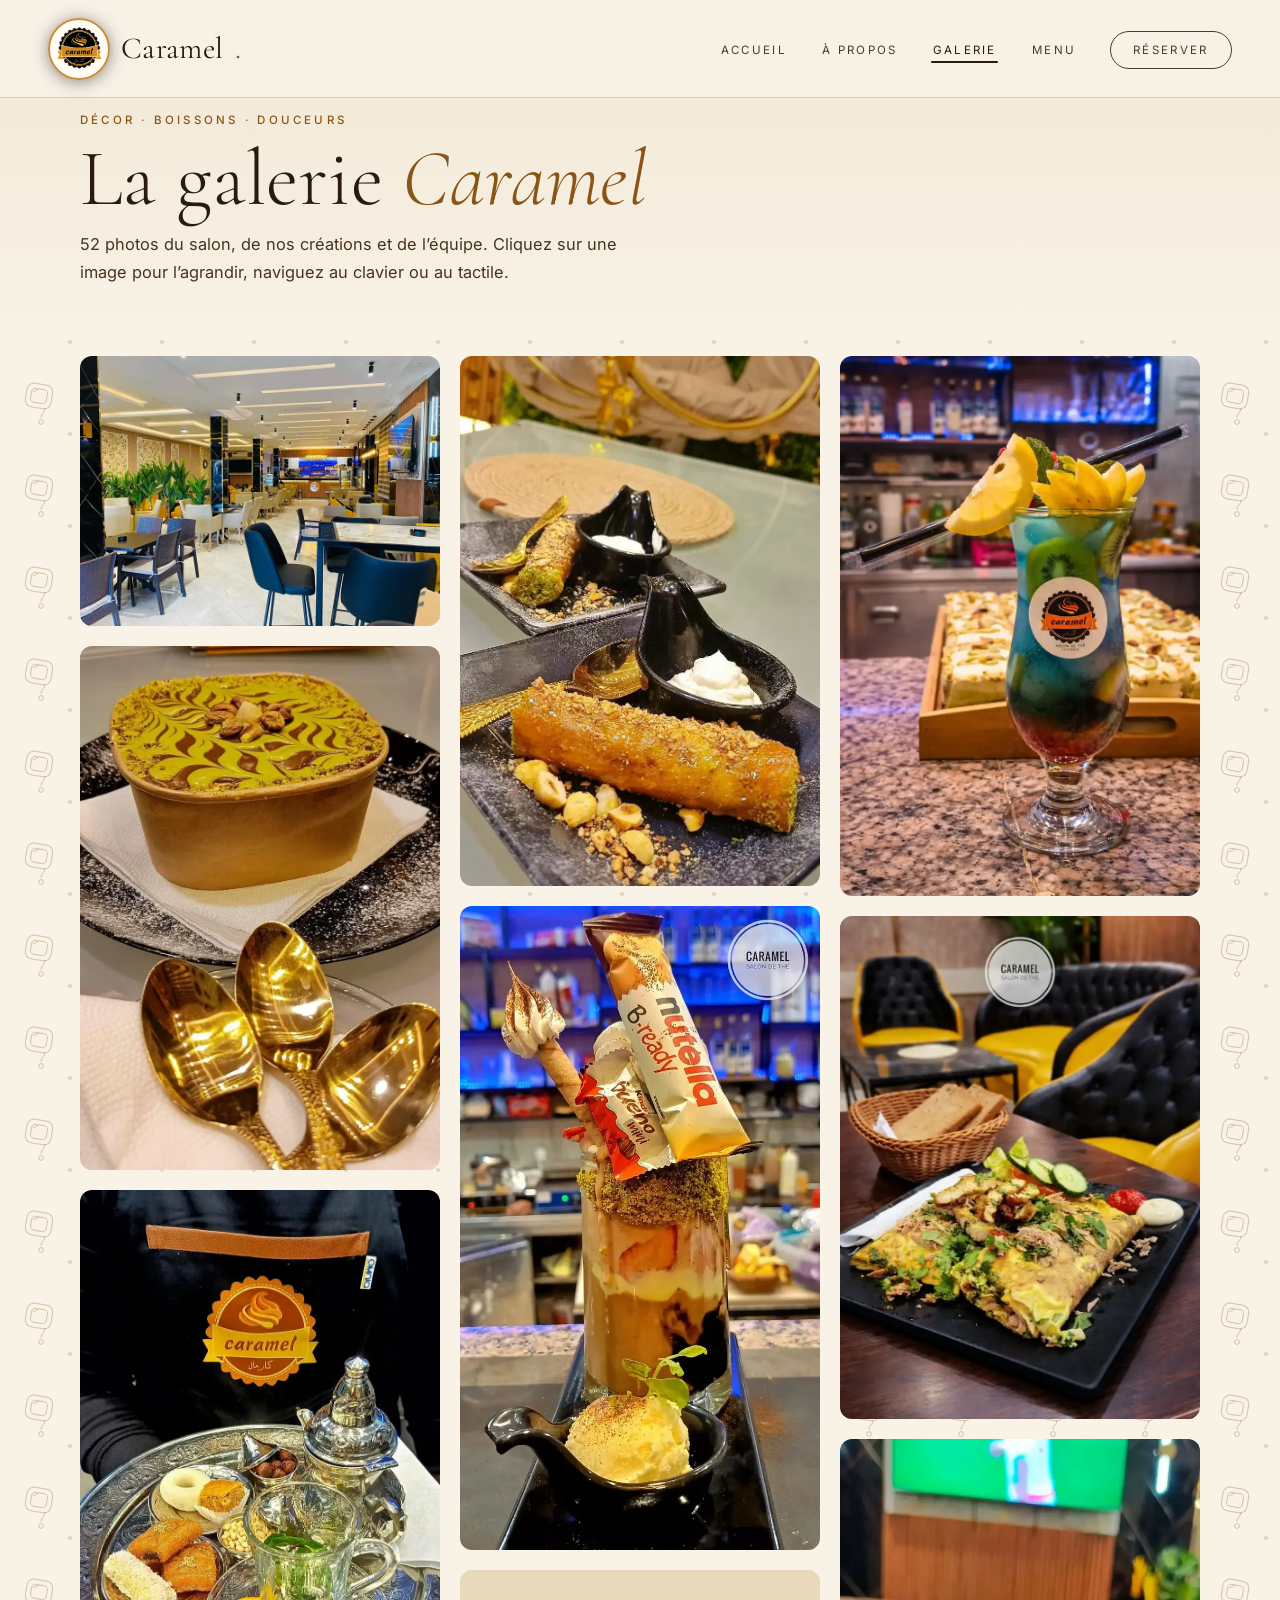
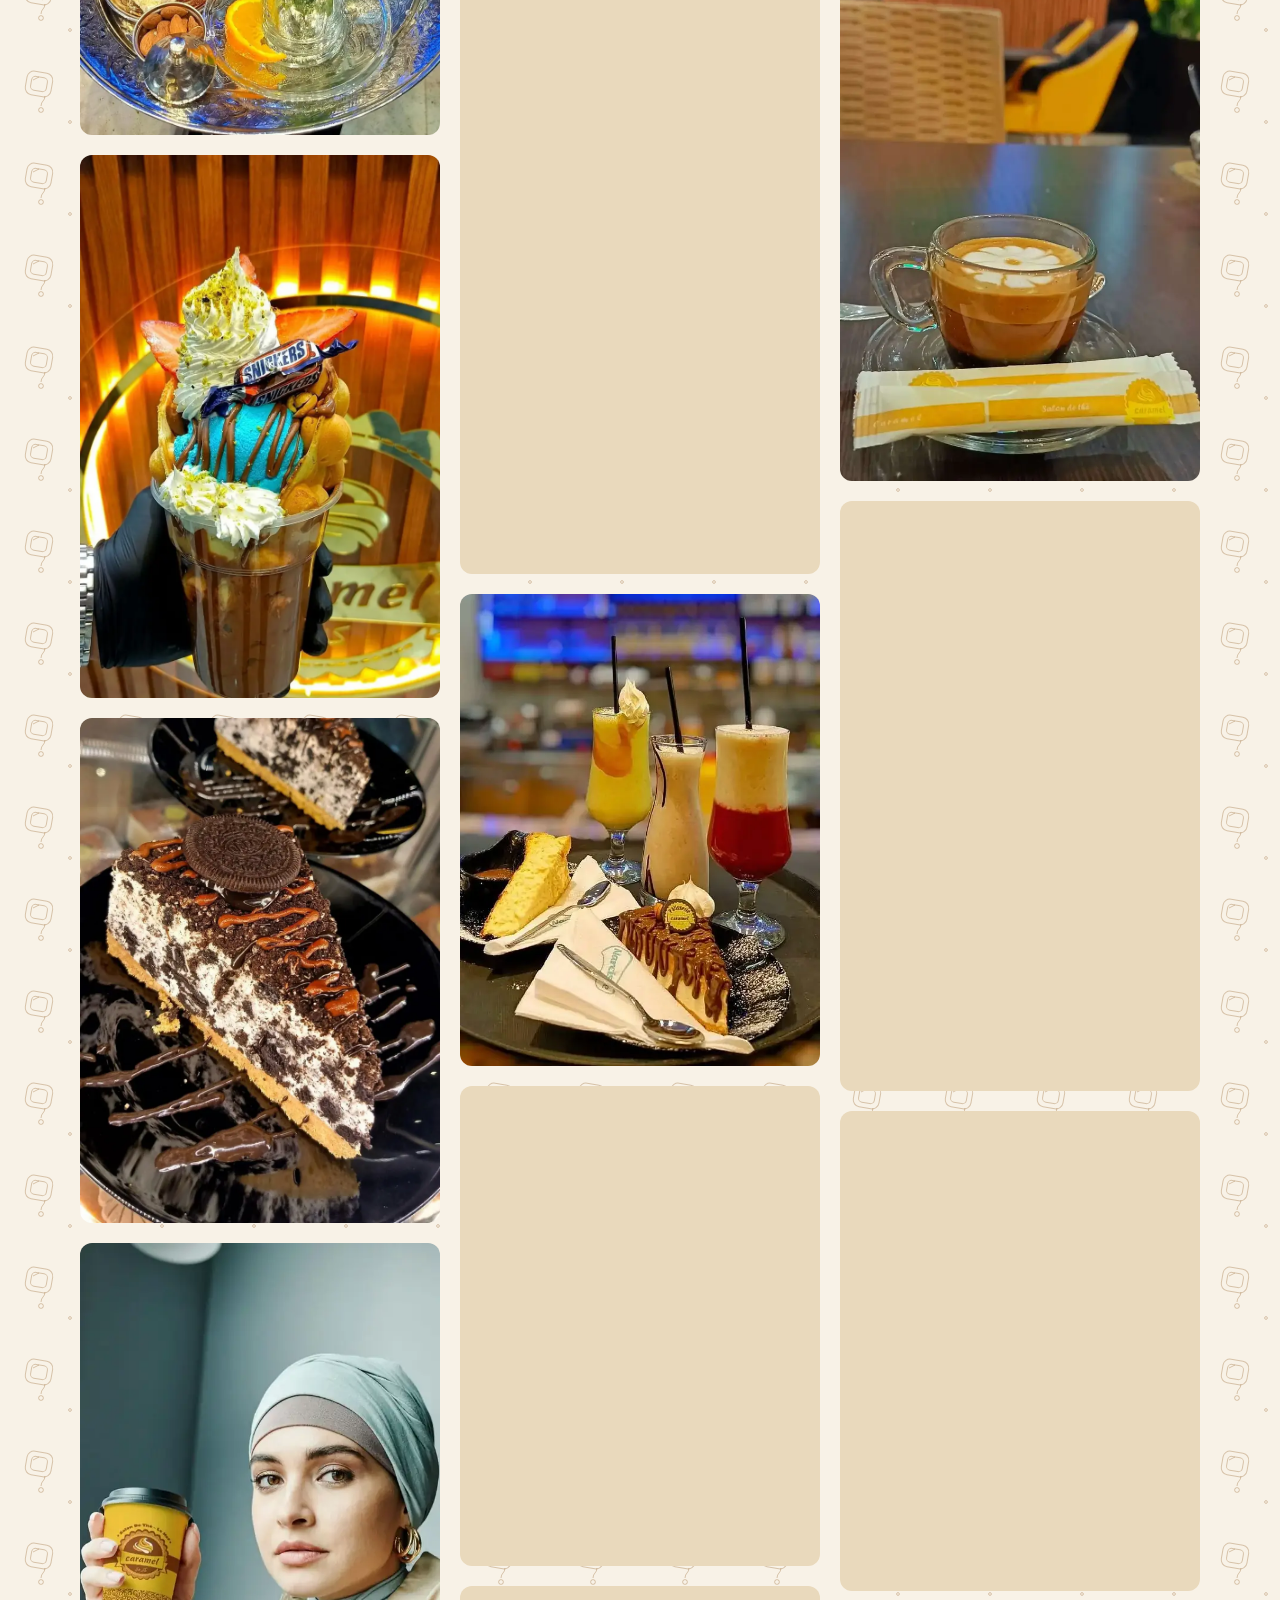
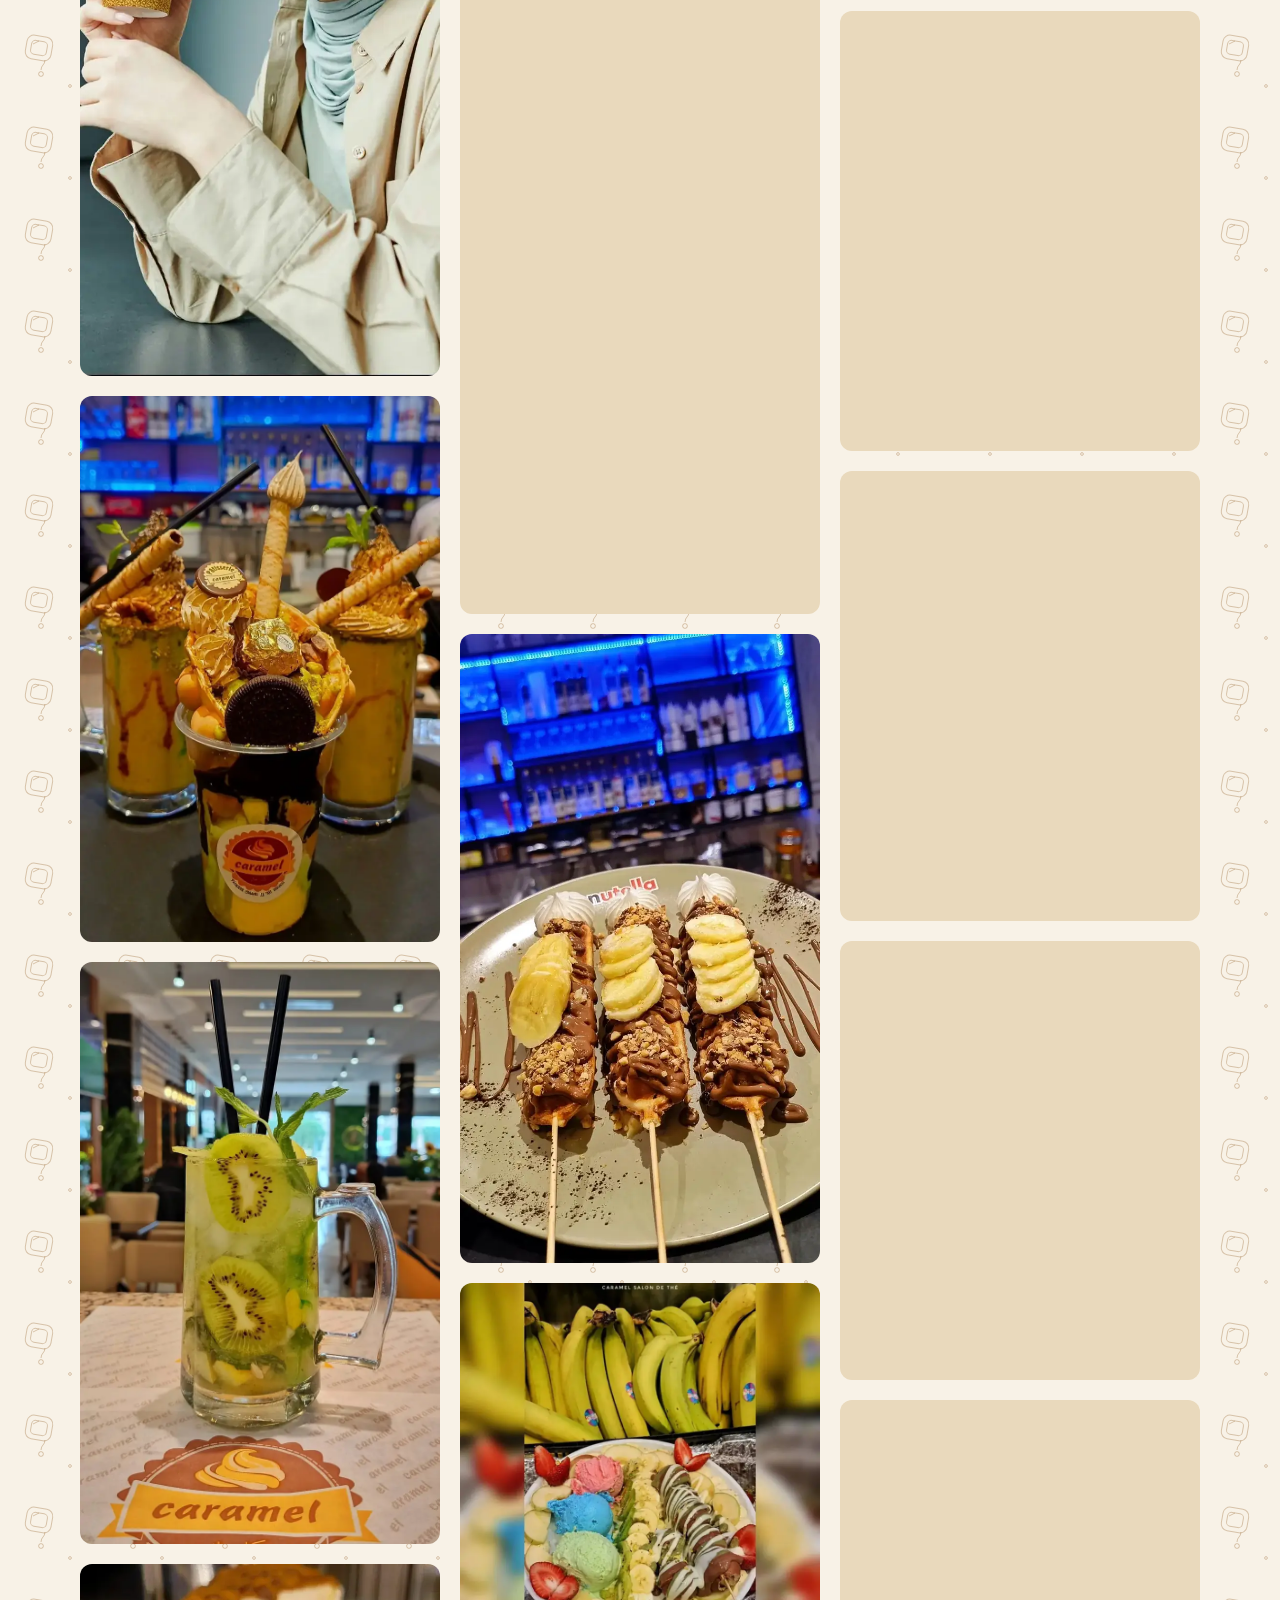
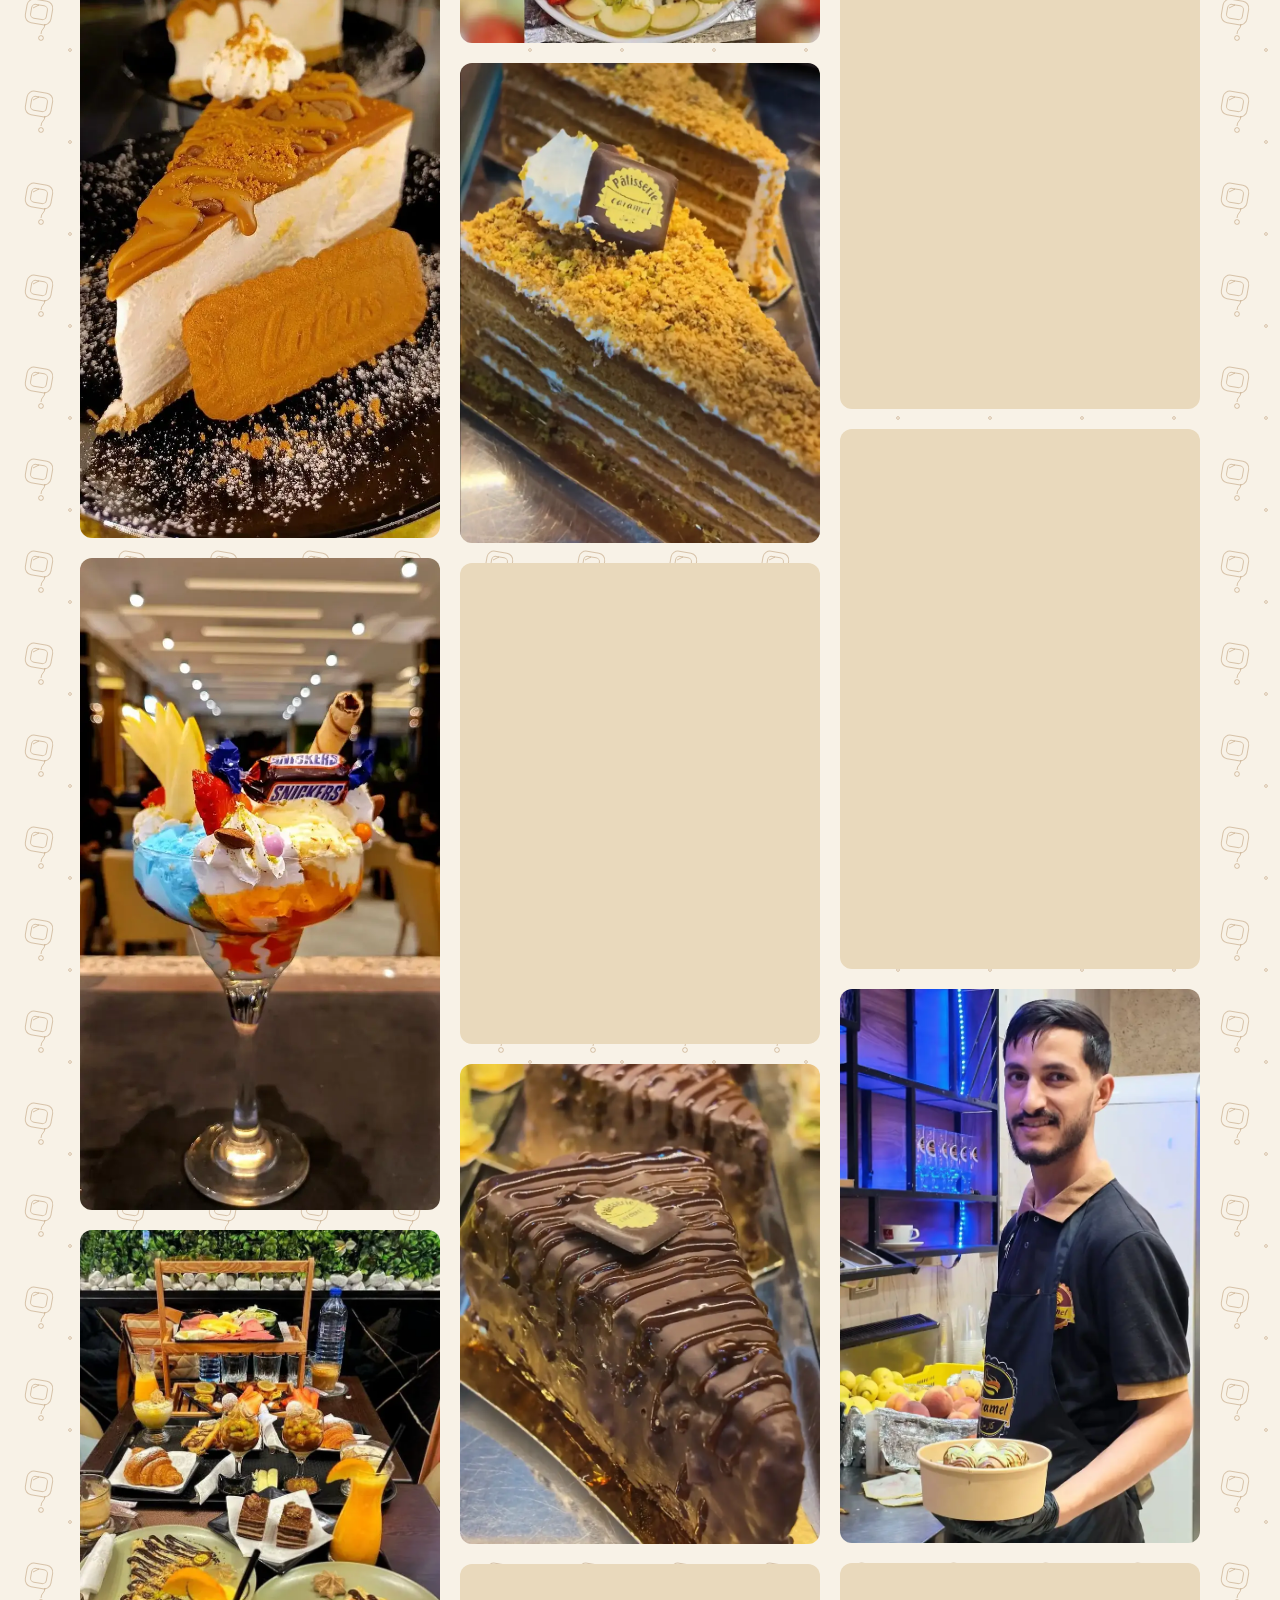
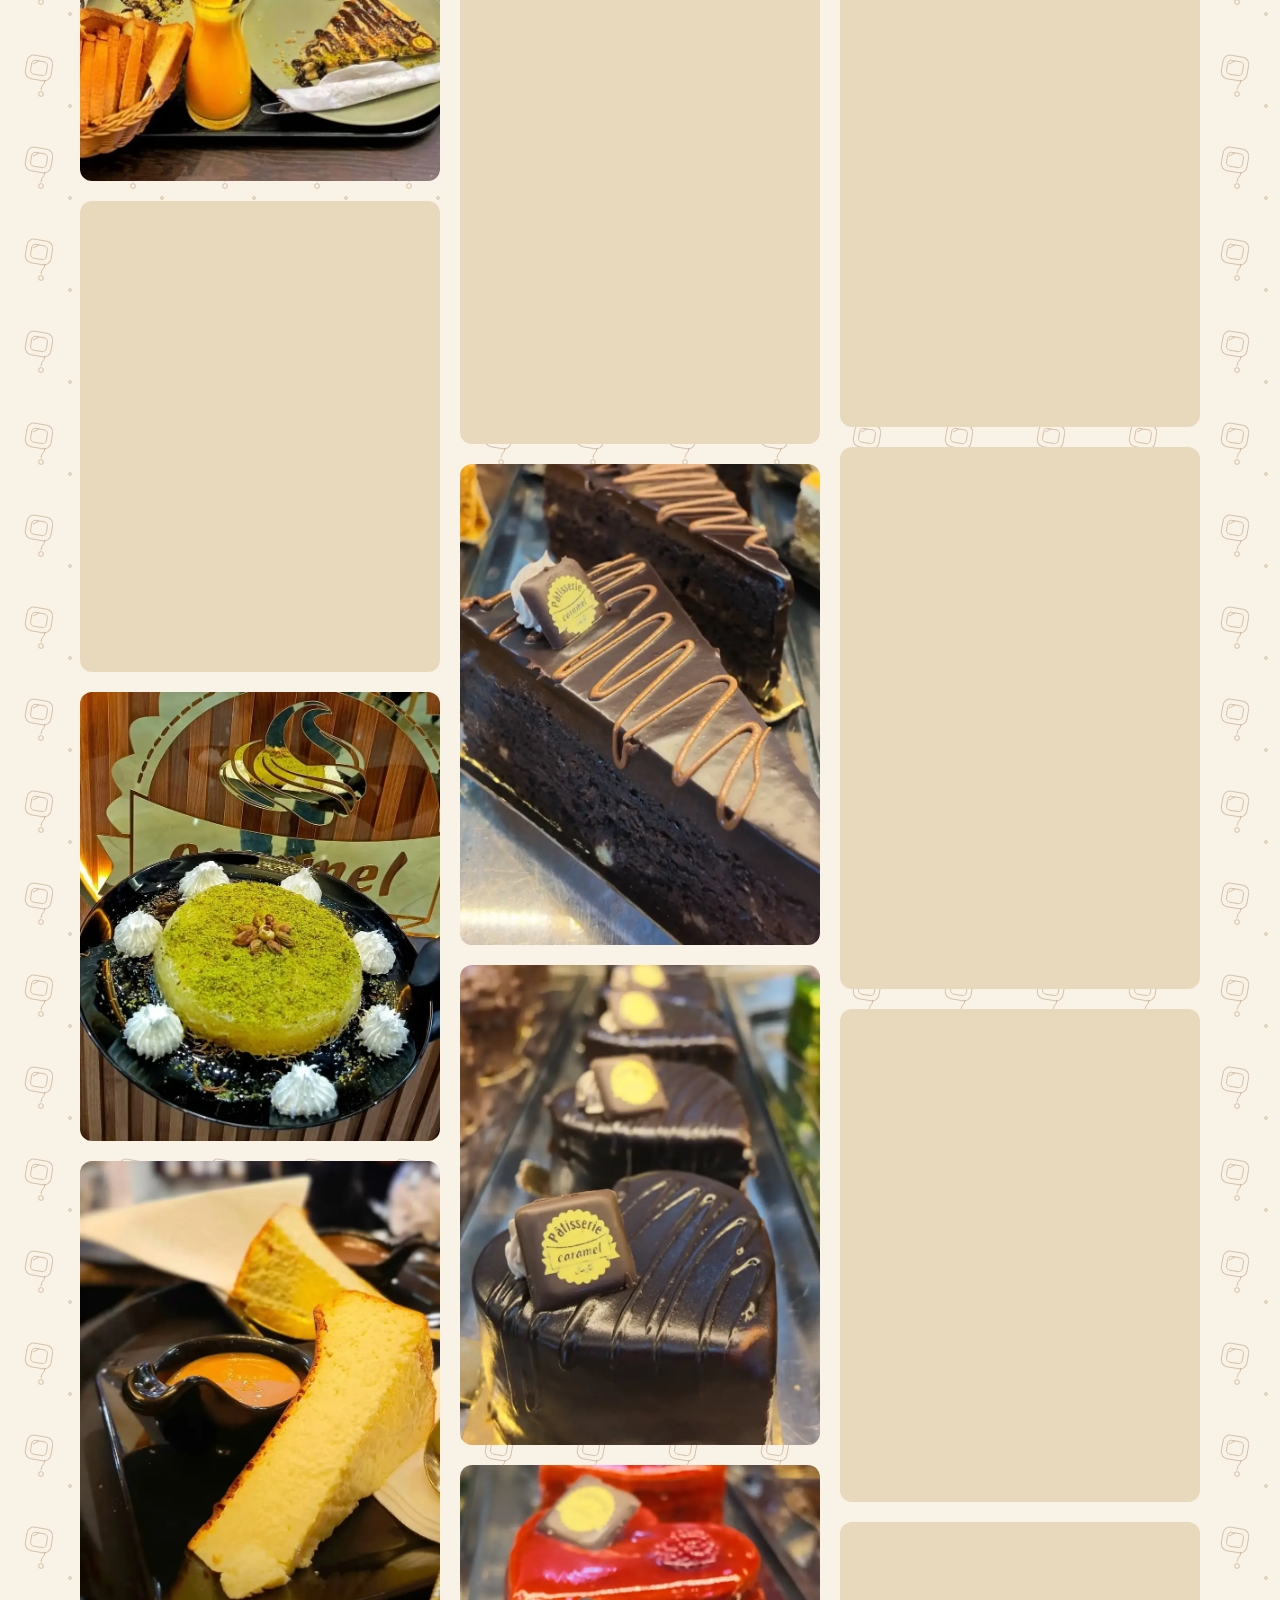
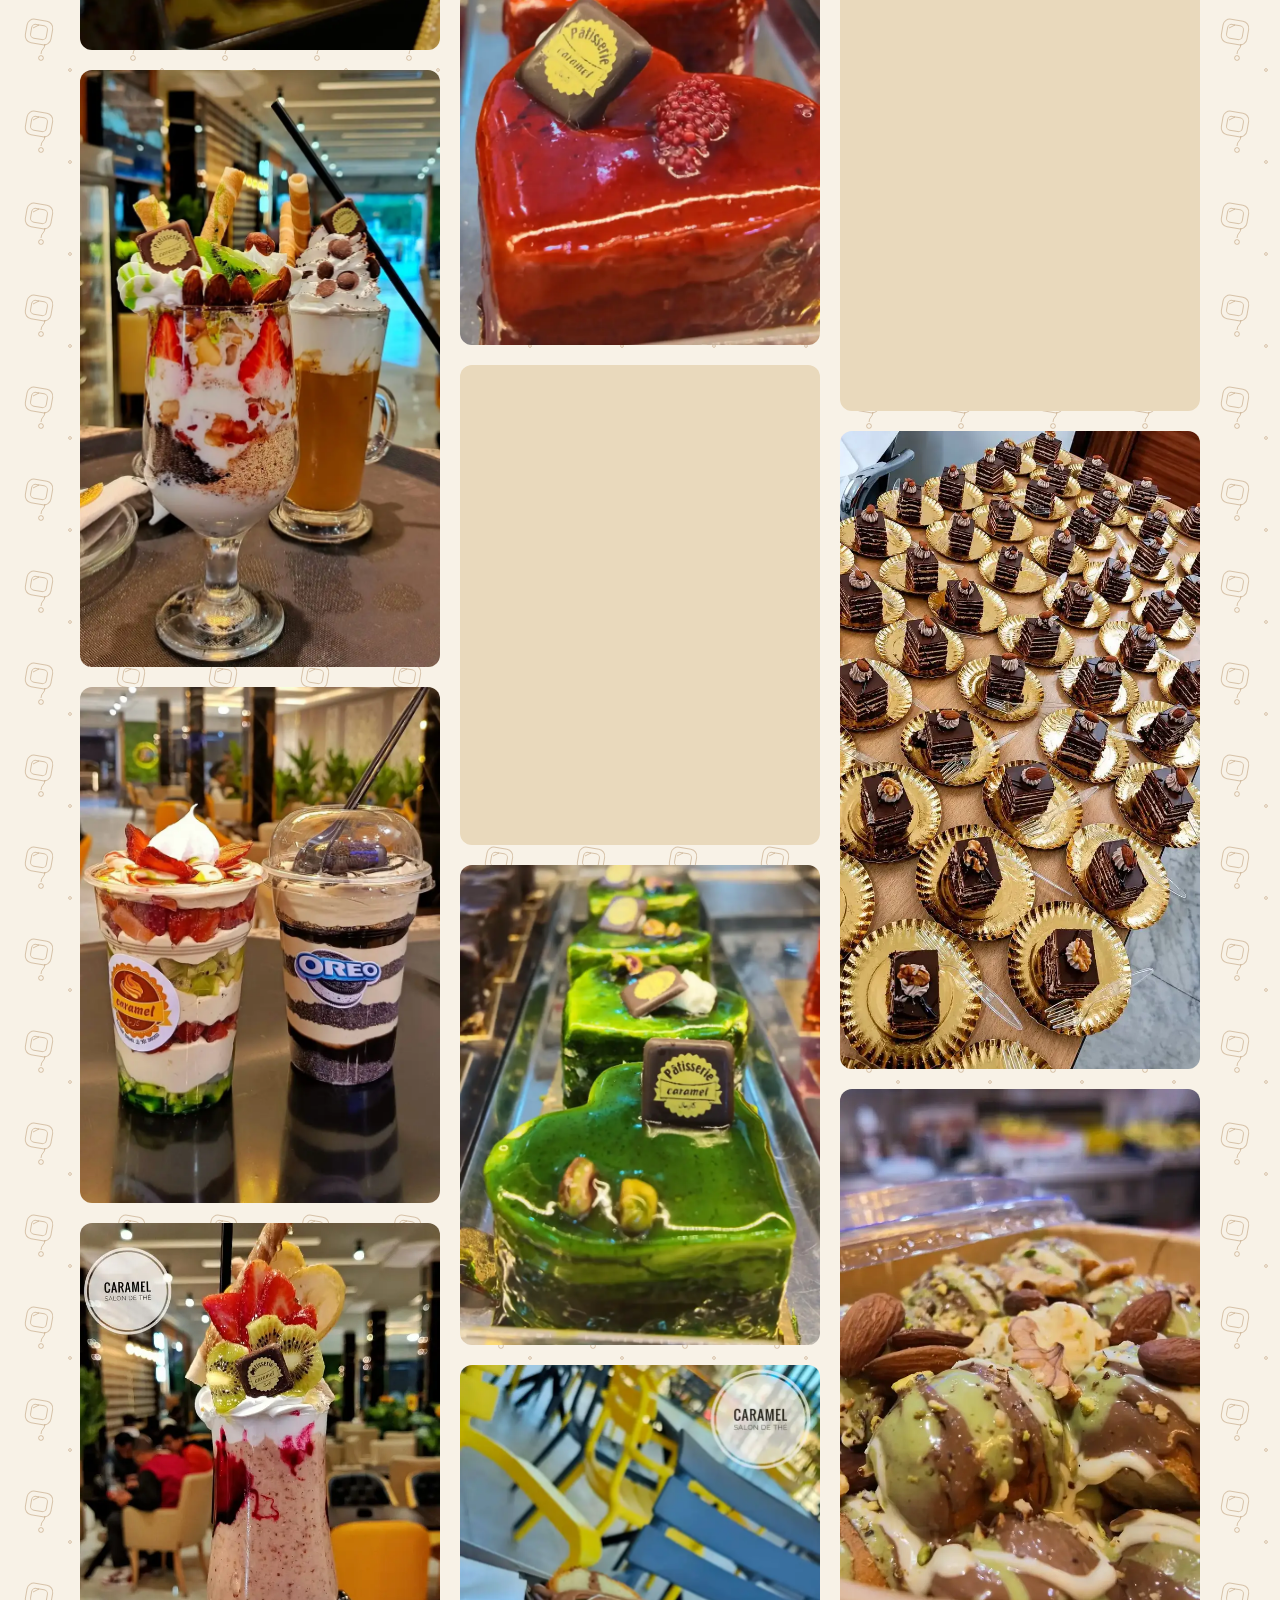
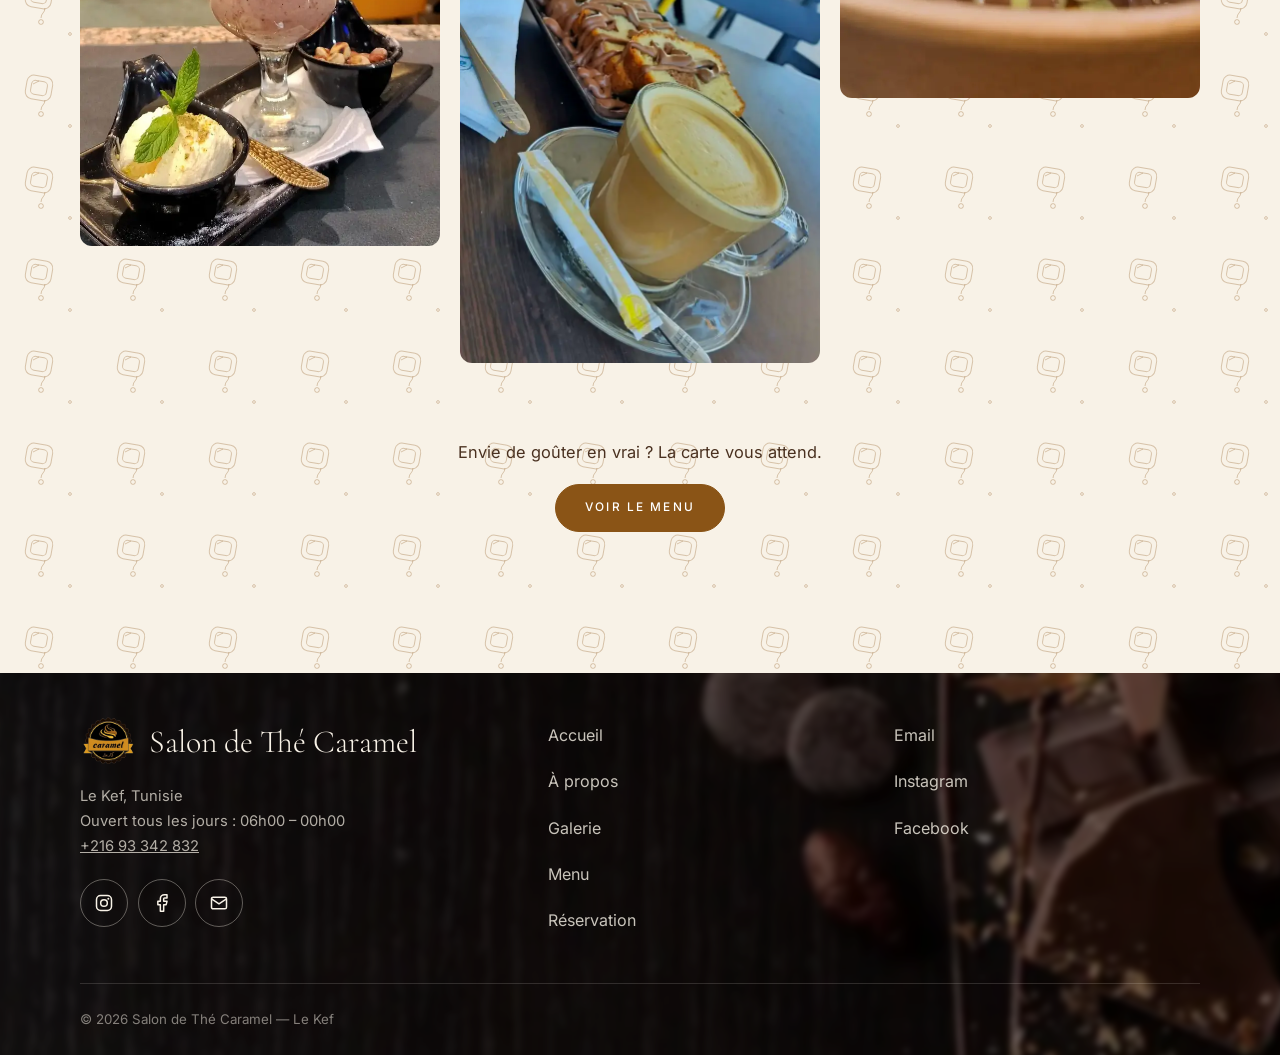
==== commit f7cc621f: "High-contrast gold favicon set: SVG + PNG/ICO + manifest" ====
--- a/gallery.html
+++ b/gallery.html
@@ -10,8 +10,12 @@
   <meta property="og:locale" content="fr_FR">
   <meta property="og:title" content="Galerie — Salon de Thé Caramel, Le Kef">
   <meta property="og:image" content="images/hero-poster.webp">
-  <link rel="icon" href="images/favicon.webp?v=2">
-  <link rel="apple-touch-icon" href="images/apple-touch-icon.png">
+  <link rel="icon" type="image/svg+xml" href="images/favicon.svg?v=3">
+  <link rel="icon" type="image/png" sizes="32x32" href="images/favicon-32.png?v=3">
+  <link rel="icon" type="image/png" sizes="16x16" href="images/favicon-16.png?v=3">
+  <link rel="shortcut icon" href="images/favicon.ico?v=3">
+  <link rel="apple-touch-icon" href="images/apple-touch-icon.png?v=3">
+  <link rel="manifest" href="site.webmanifest">
   <link rel="preload" href="assets/fonts/cormorant-garamond-latin-300-normal.woff2" as="font" type="font/woff2" crossorigin>
   <link rel="preload" href="assets/fonts/inter-latin-400-normal.woff2" as="font" type="font/woff2" crossorigin>
   <link rel="stylesheet" href="assets/site.css?v=39">
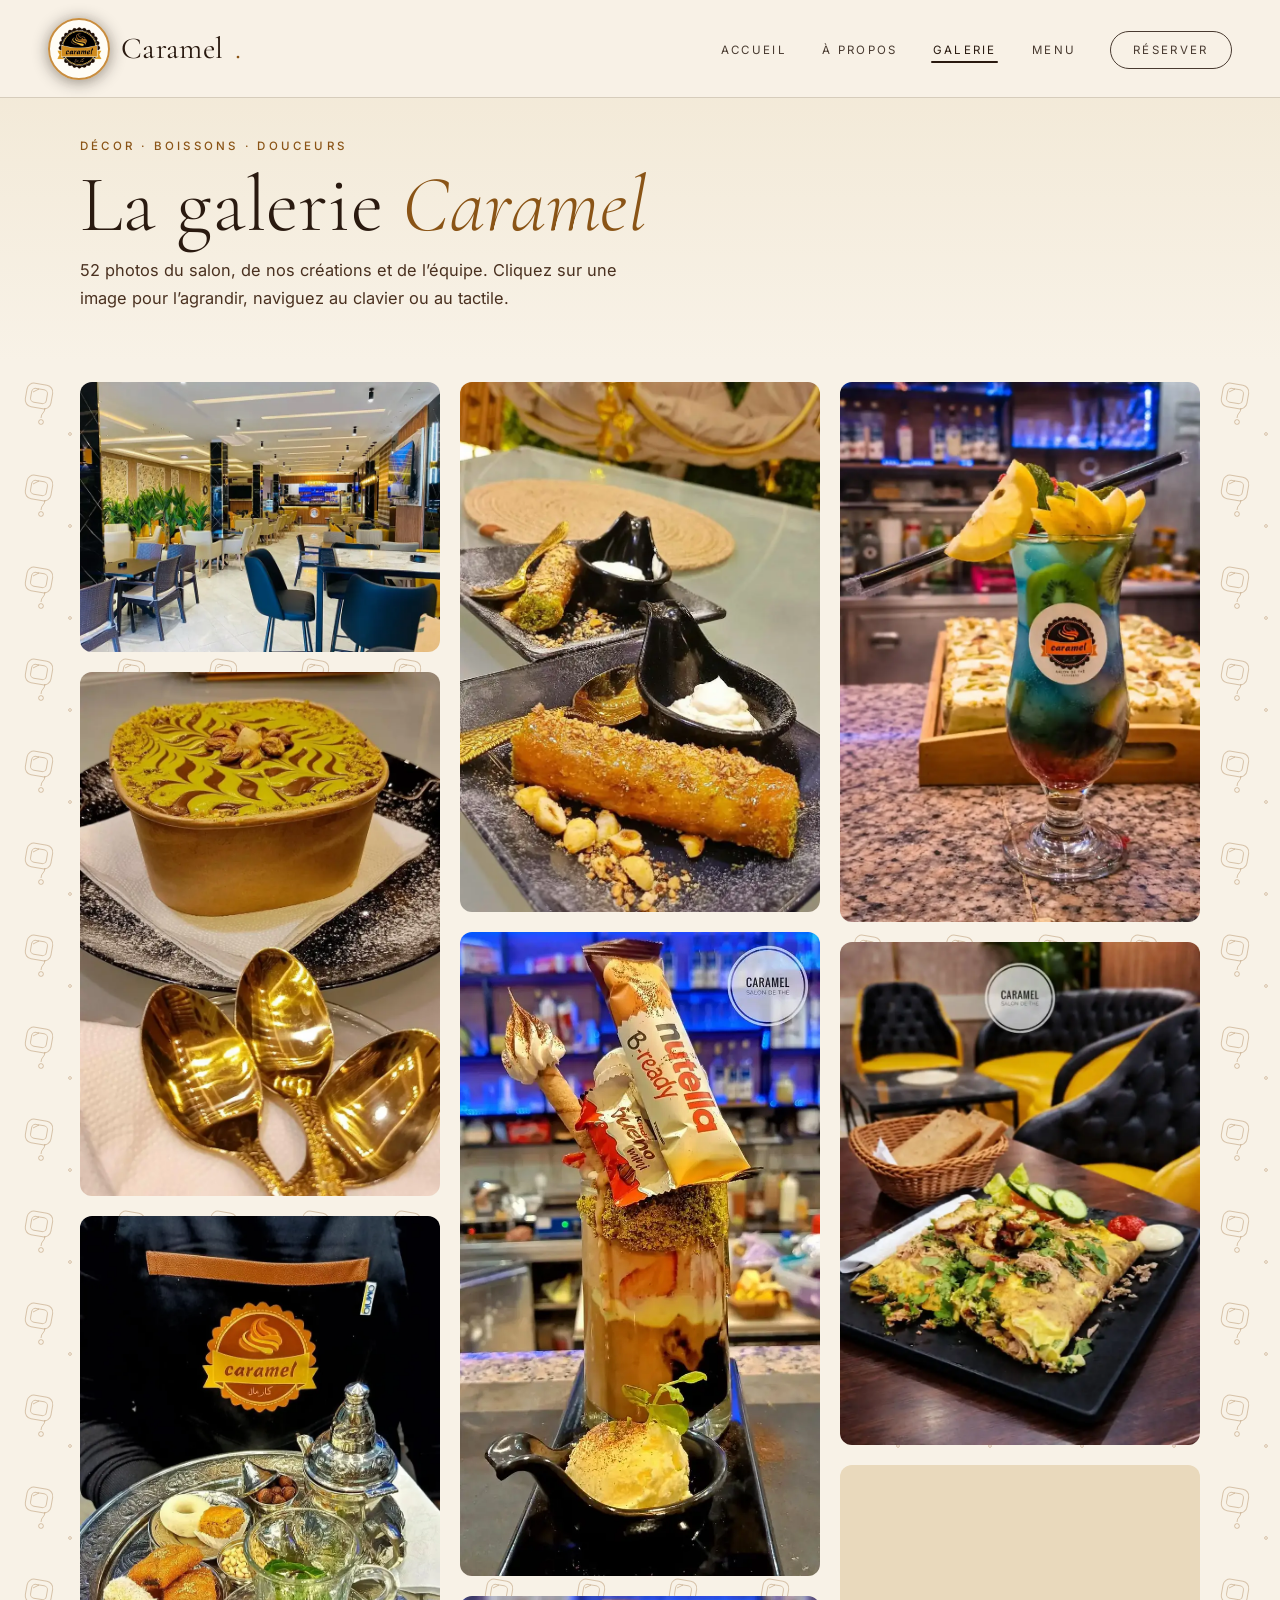
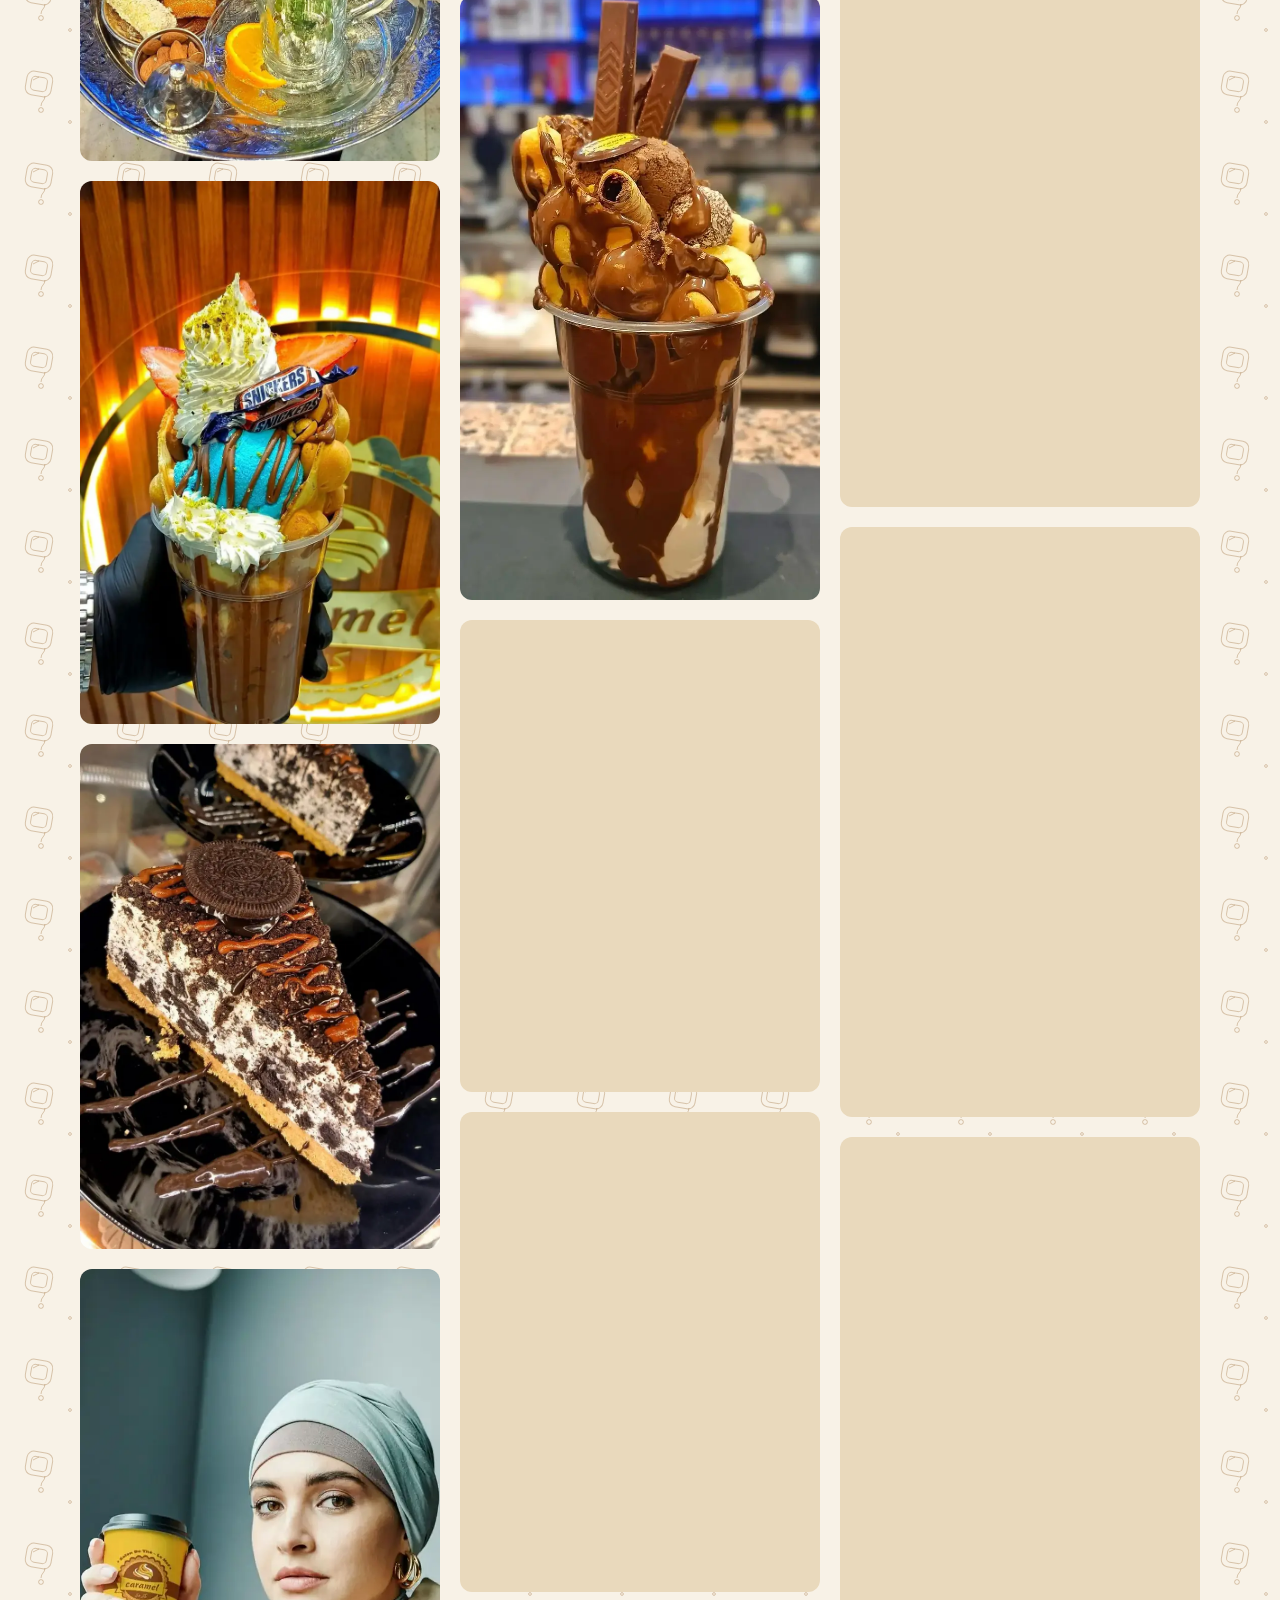
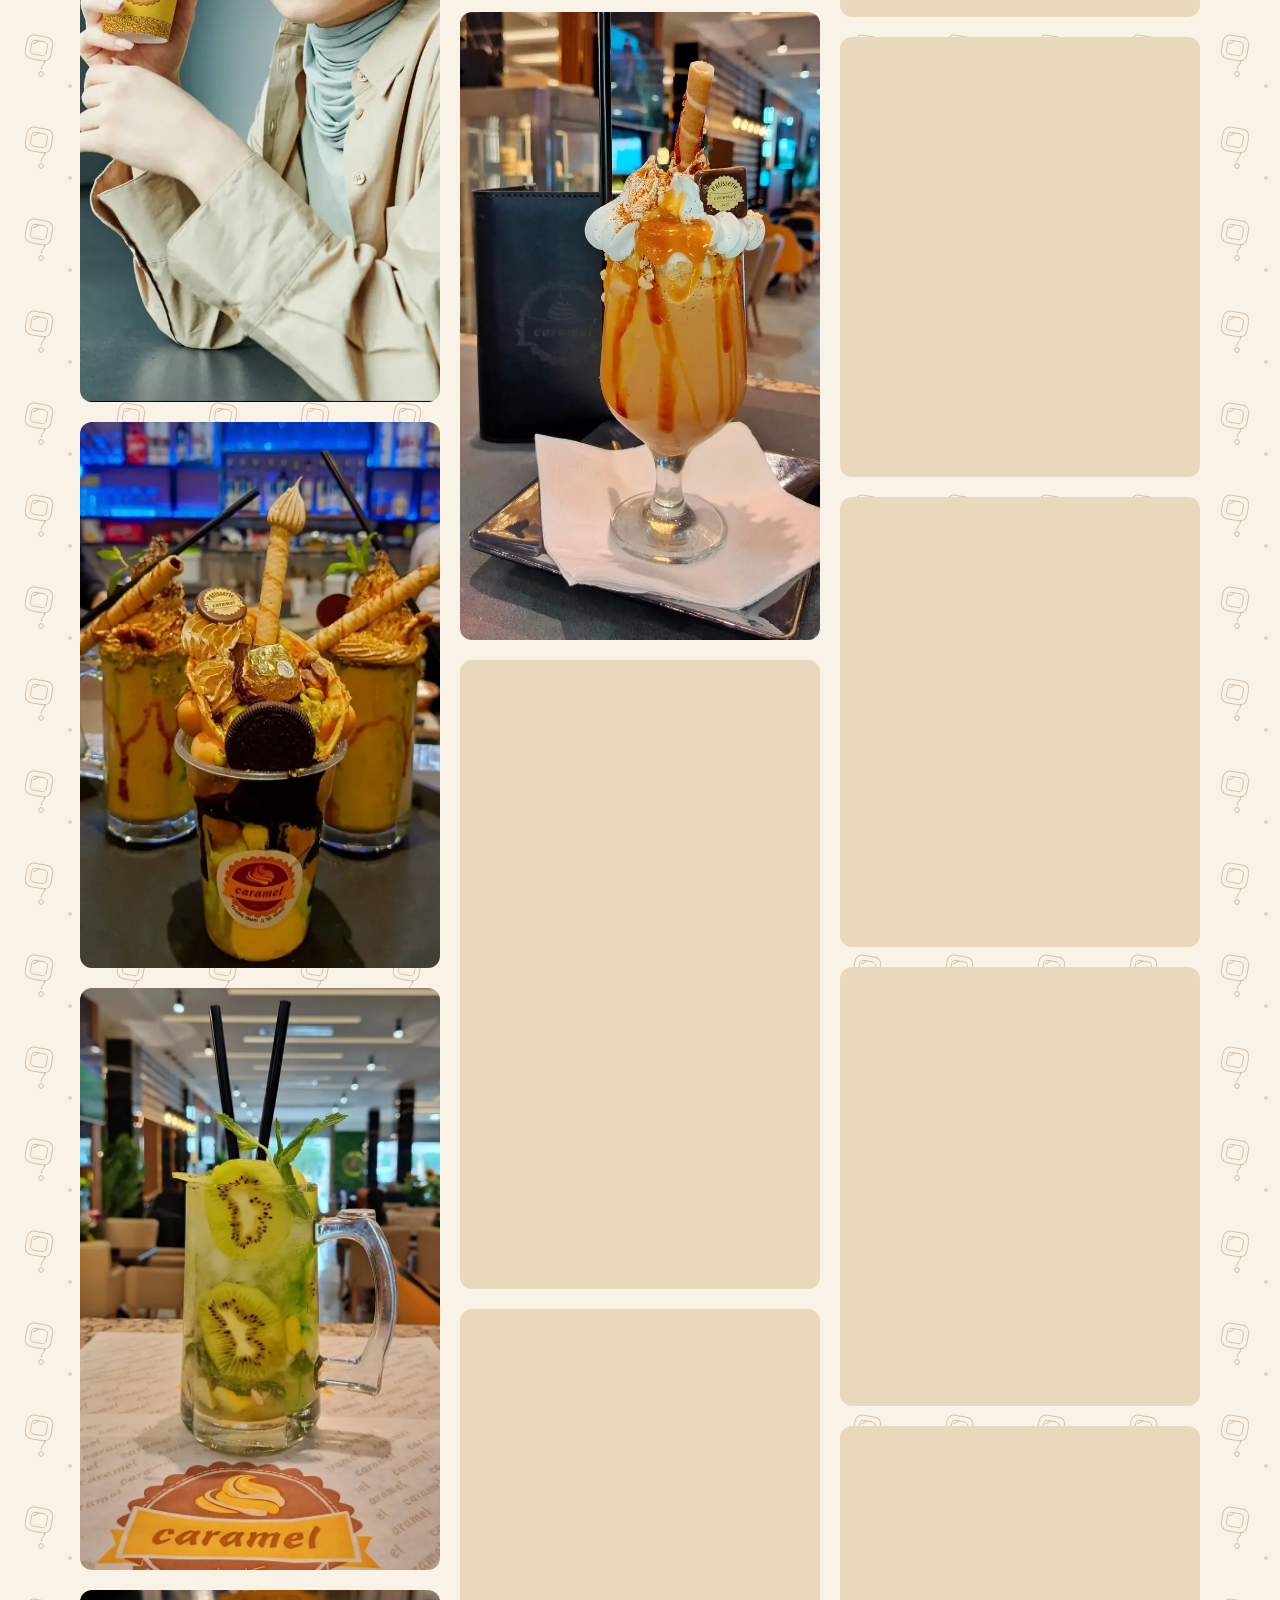
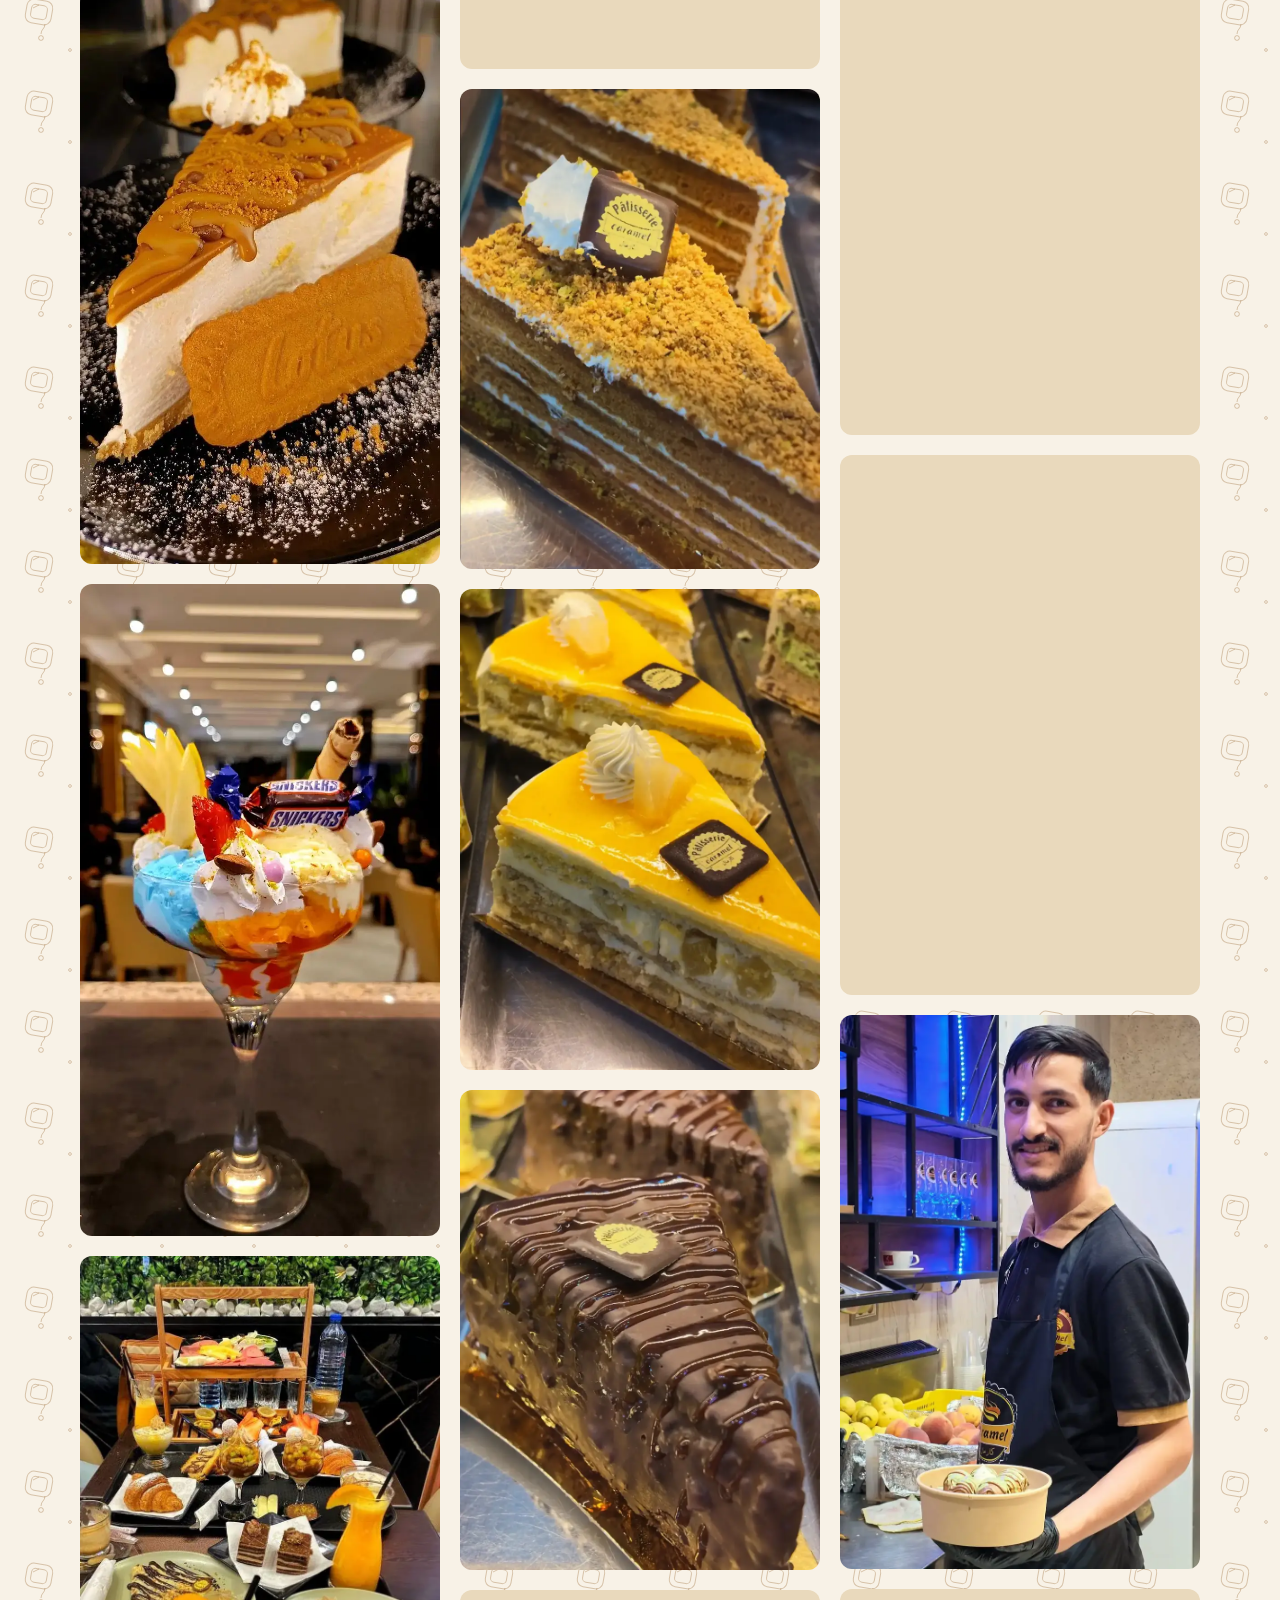
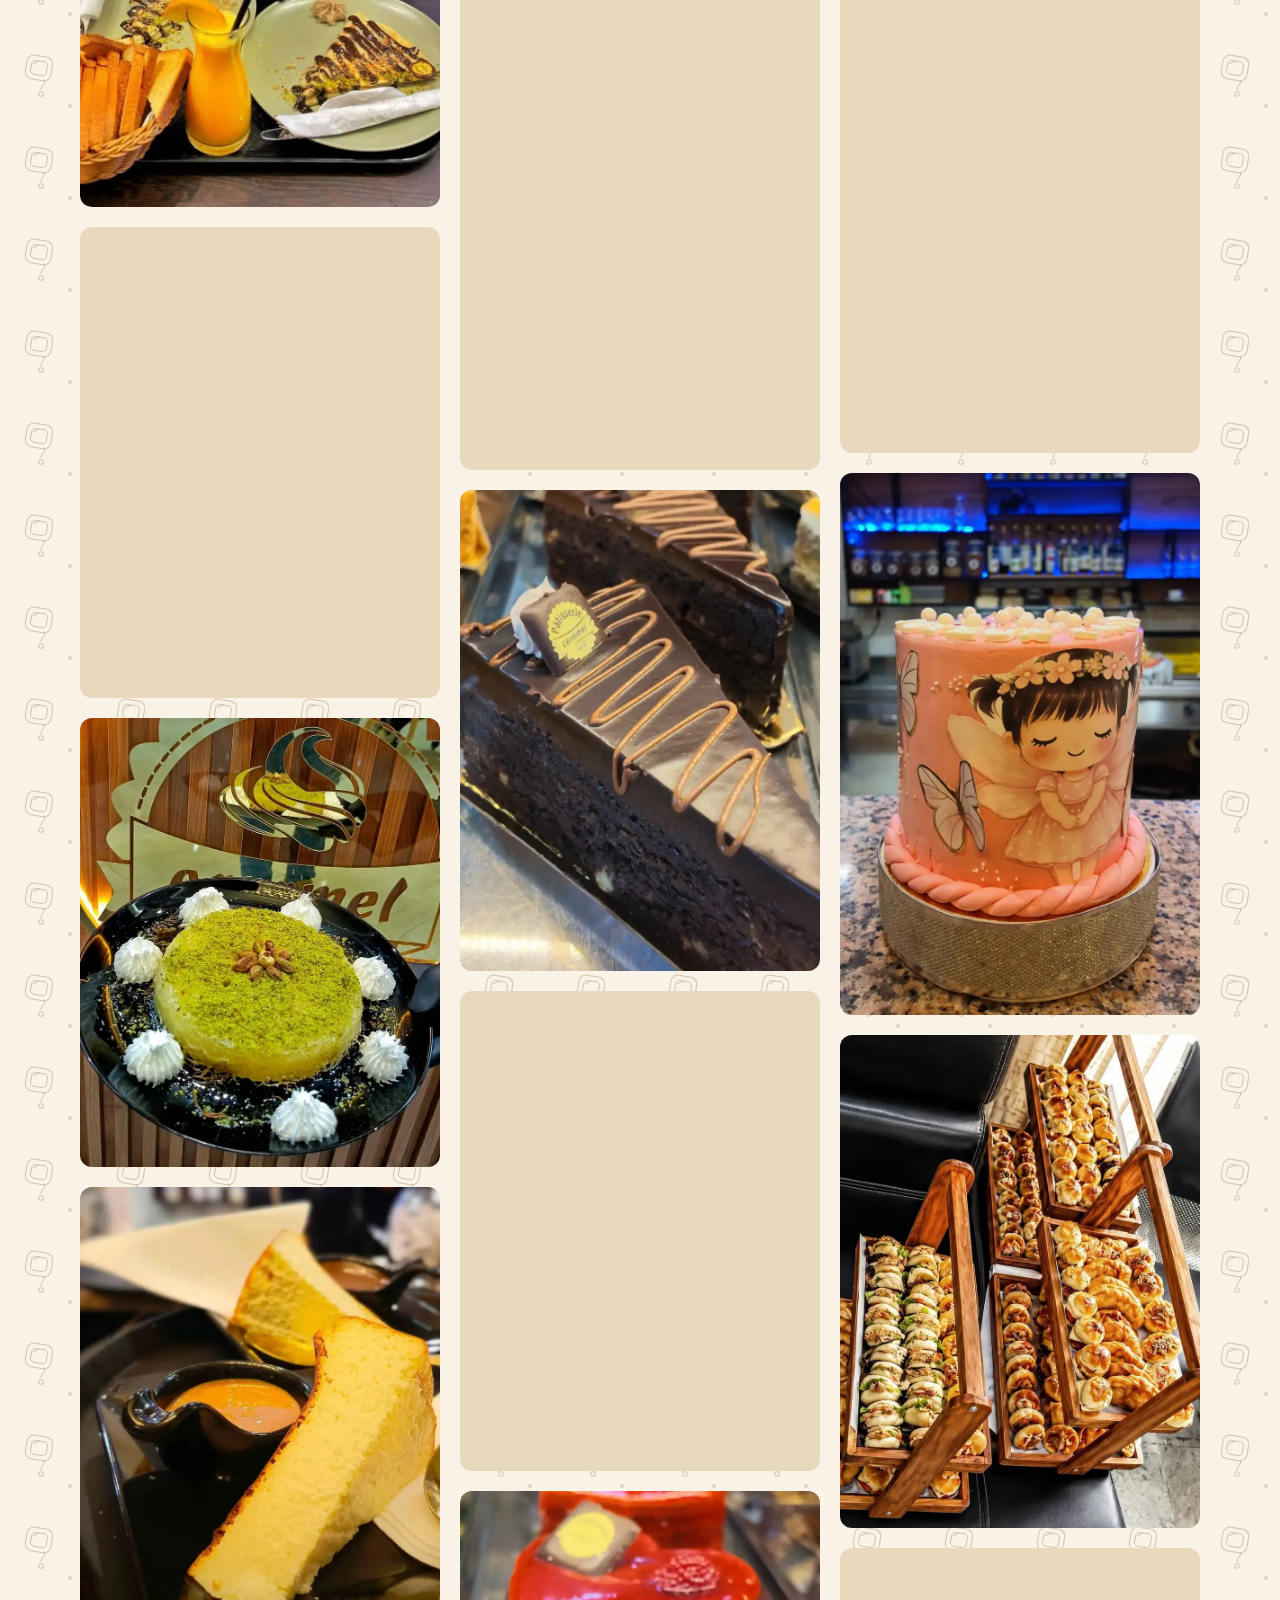
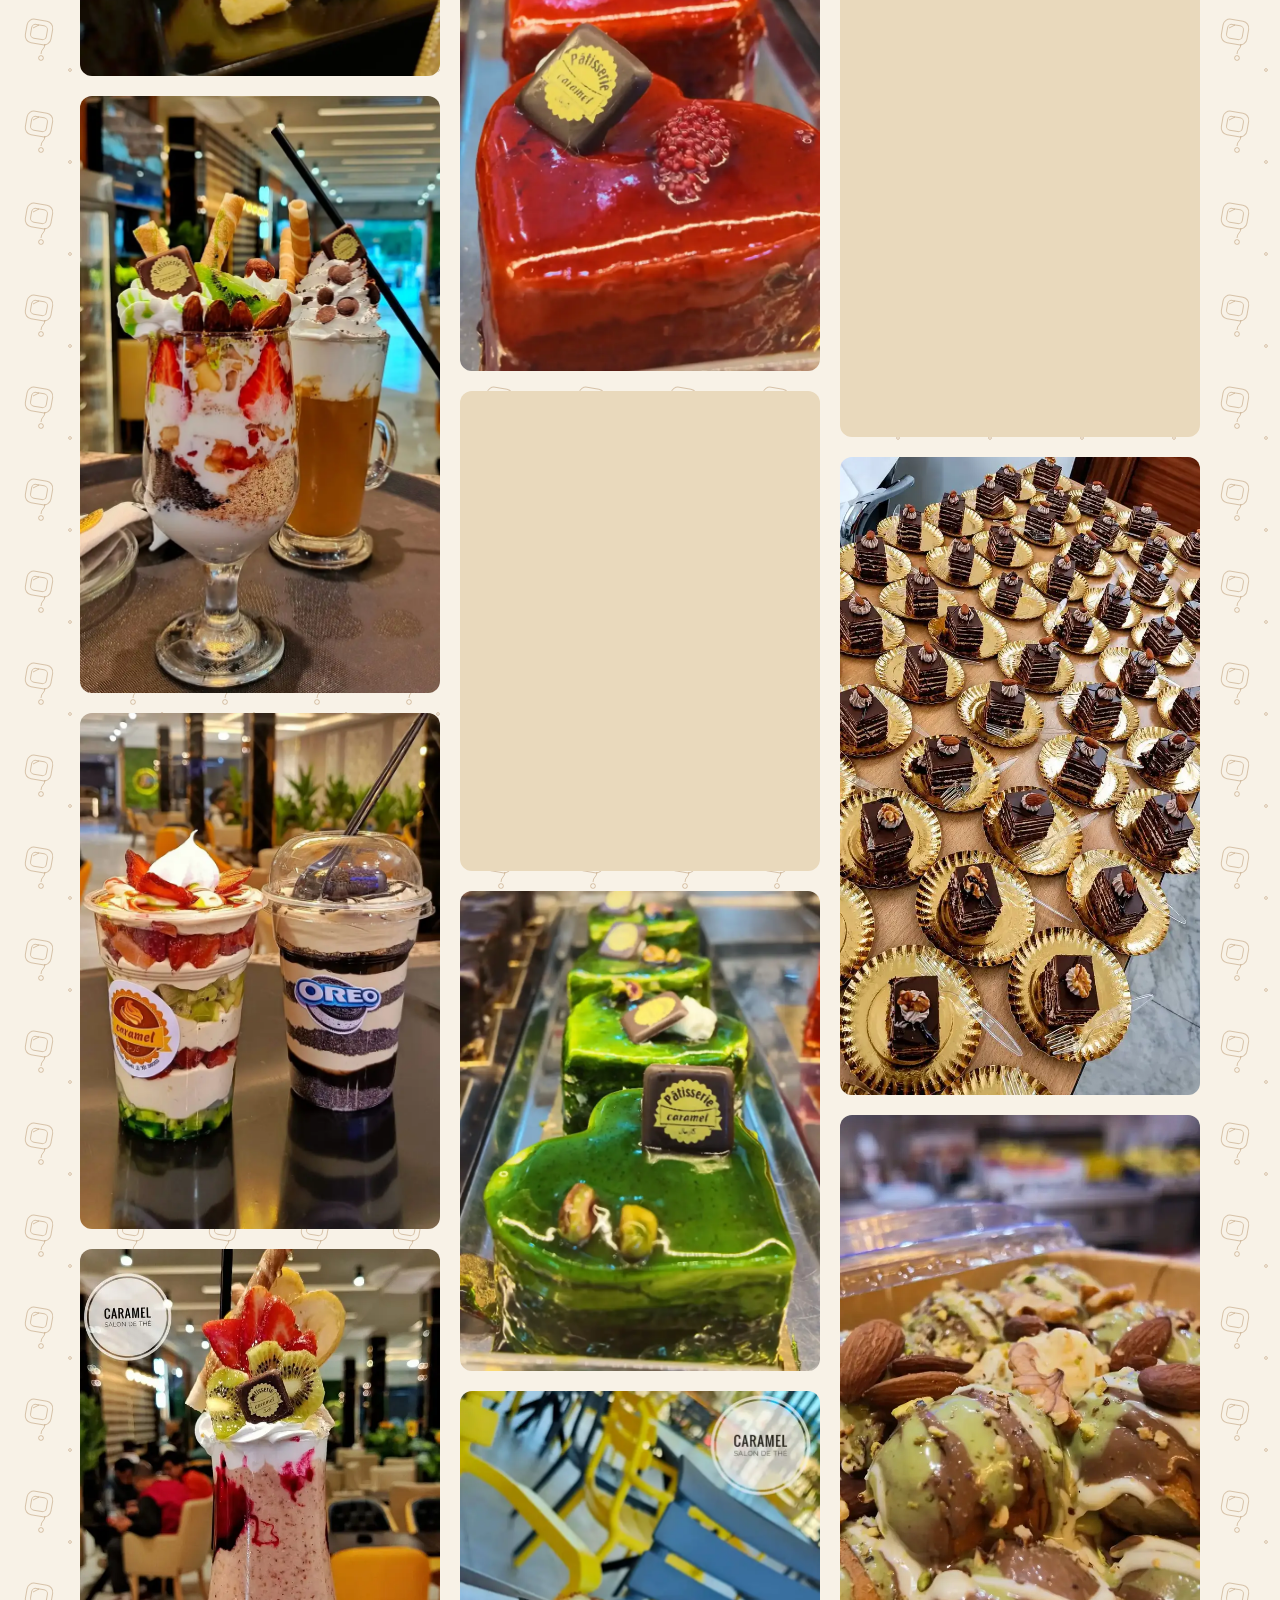
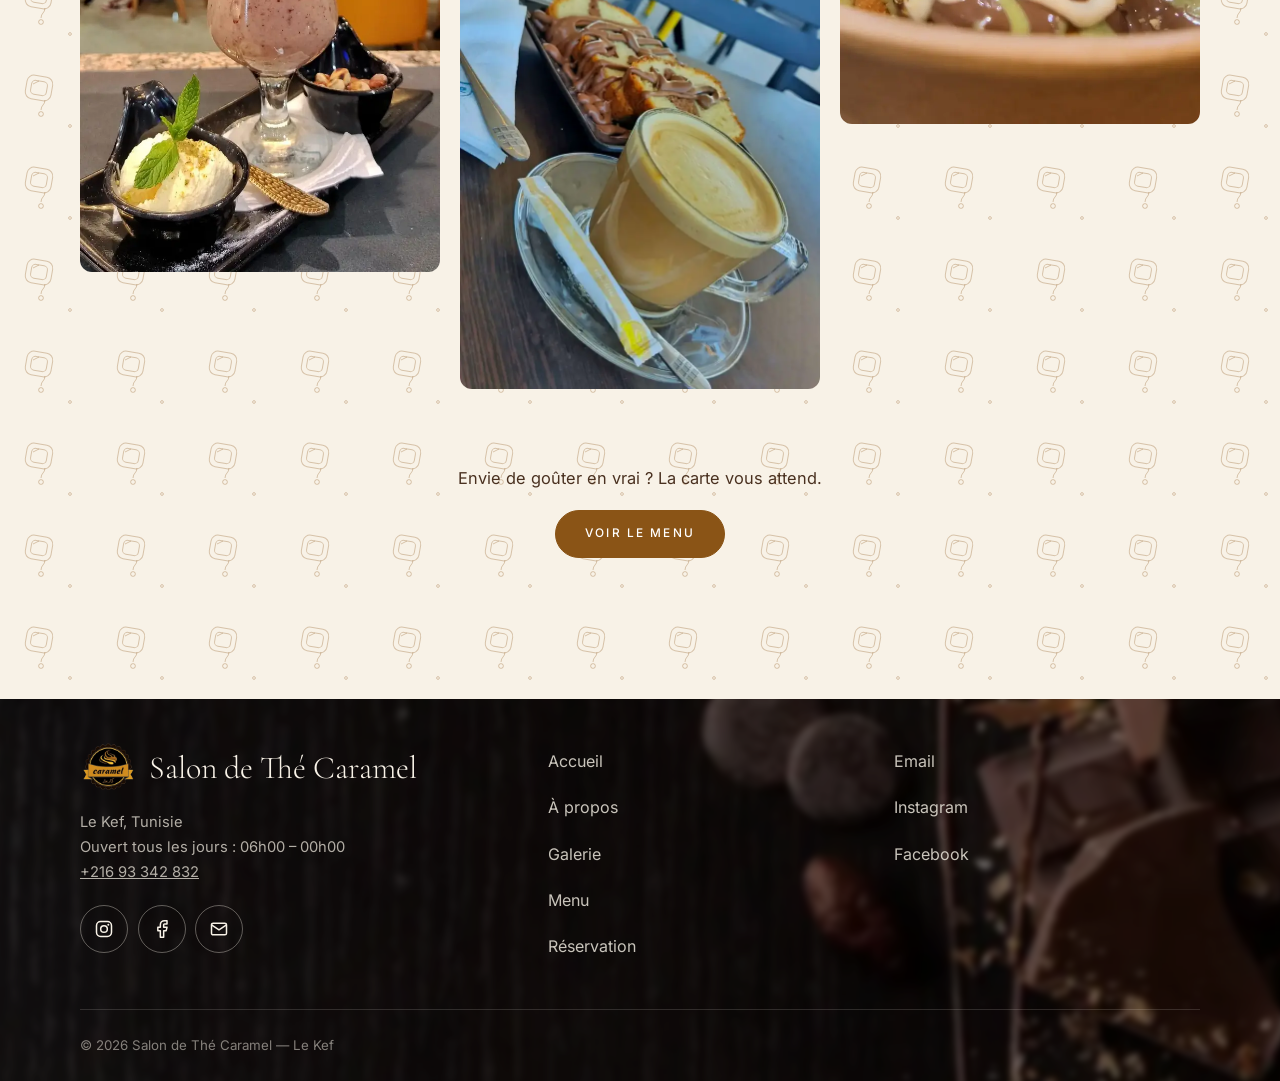
==== commit c5f04aaf: "WhatsApp form submit, sticky nav offset, tablet/phone layout fixes" ====
--- a/gallery.html
+++ b/gallery.html
@@ -18,7 +18,7 @@
   <link rel="manifest" href="site.webmanifest">
   <link rel="preload" href="assets/fonts/cormorant-garamond-latin-300-normal.woff2" as="font" type="font/woff2" crossorigin>
   <link rel="preload" href="assets/fonts/inter-latin-400-normal.woff2" as="font" type="font/woff2" crossorigin>
-  <link rel="stylesheet" href="assets/site.css?v=39">
+  <link rel="stylesheet" href="assets/site.css?v=40">
 </head>
 <body>
   <nav class="nav" aria-label="Navigation principale">
@@ -93,6 +93,6 @@
     </div>
   </footer>
   <script src="assets/gallery-data.js"></script>
-  <script src="assets/site.js?v=26"></script>
+  <script src="assets/site.js?v=27"></script>
 </body>
 </html>
--- a/assets/site.css
+++ b/assets/site.css
@@ -16,7 +16,7 @@
   --sans:Inter,system-ui,-apple-system,'Segoe UI',sans-serif;
   --r:18px; --r-s:12px;
   --sh:0 18px 50px -22px rgba(42,26,16,.35);
-  --nav-h:72px;
+  --nav-h:98px;
   --z-nav:50; --z-menu:60; --z-lb:80;
 }
 *{box-sizing:border-box}
@@ -82,7 +82,7 @@
 .burger{display:none;background:none;border:1px solid currentColor;border-radius:12px;color:inherit;width:48px;height:48px;font-size:1.4rem;cursor:pointer}
 
 /* hero */
-.hero{position:relative;min-height:100svh;display:flex;align-items:flex-end;color:#fff;overflow:hidden;background:var(--choc)}
+.hero{position:relative;min-height:100vh;min-height:100svh;display:flex;align-items:flex-end;color:#fff;overflow:hidden;background:var(--choc)}
 .hero video,.hero .poster{position:absolute;inset:0;width:100%;height:100%;object-fit:cover}
 .hero .poster{display:none}
 @media(max-width:760px){.hero video{display:none}.hero .poster{display:block}}
@@ -325,10 +325,12 @@
 
 /* responsive */
 @media(max-width:1020px){
-  .nav ul{gap:1.1rem}
+  .nav ul{gap:.7rem}
+  .nav .l{letter-spacing:.12em;padding:.7rem .05rem}
+  .nav .cta{padding:.6rem 1rem !important}
   .logo{font-size:1.45rem}
   .cards{grid-template-columns:1fr 1fr}
-  .mosaic a:nth-child(n){grid-column:auto !important;margin-top:0 !important}
+  .mosaic a:nth-child(n){grid-column:span 2 !important;margin-top:0 !important}
   .mosaic{grid-template-columns:repeat(6,1fr)}
   .foot .grid{grid-template-columns:1fr 1fr}
 }
@@ -373,6 +375,7 @@
   .menu-boards{grid-template-columns:1fr 1fr}
   .scroll-hint{display:none}
   .mosaic{grid-template-columns:1fr 1fr}
+  .mosaic a:nth-child(n){grid-column:auto !important}
   .menu-tools{top:var(--nav-h);background:var(--cream);backdrop-filter:none}
 }
 @media(prefers-reduced-motion:reduce){
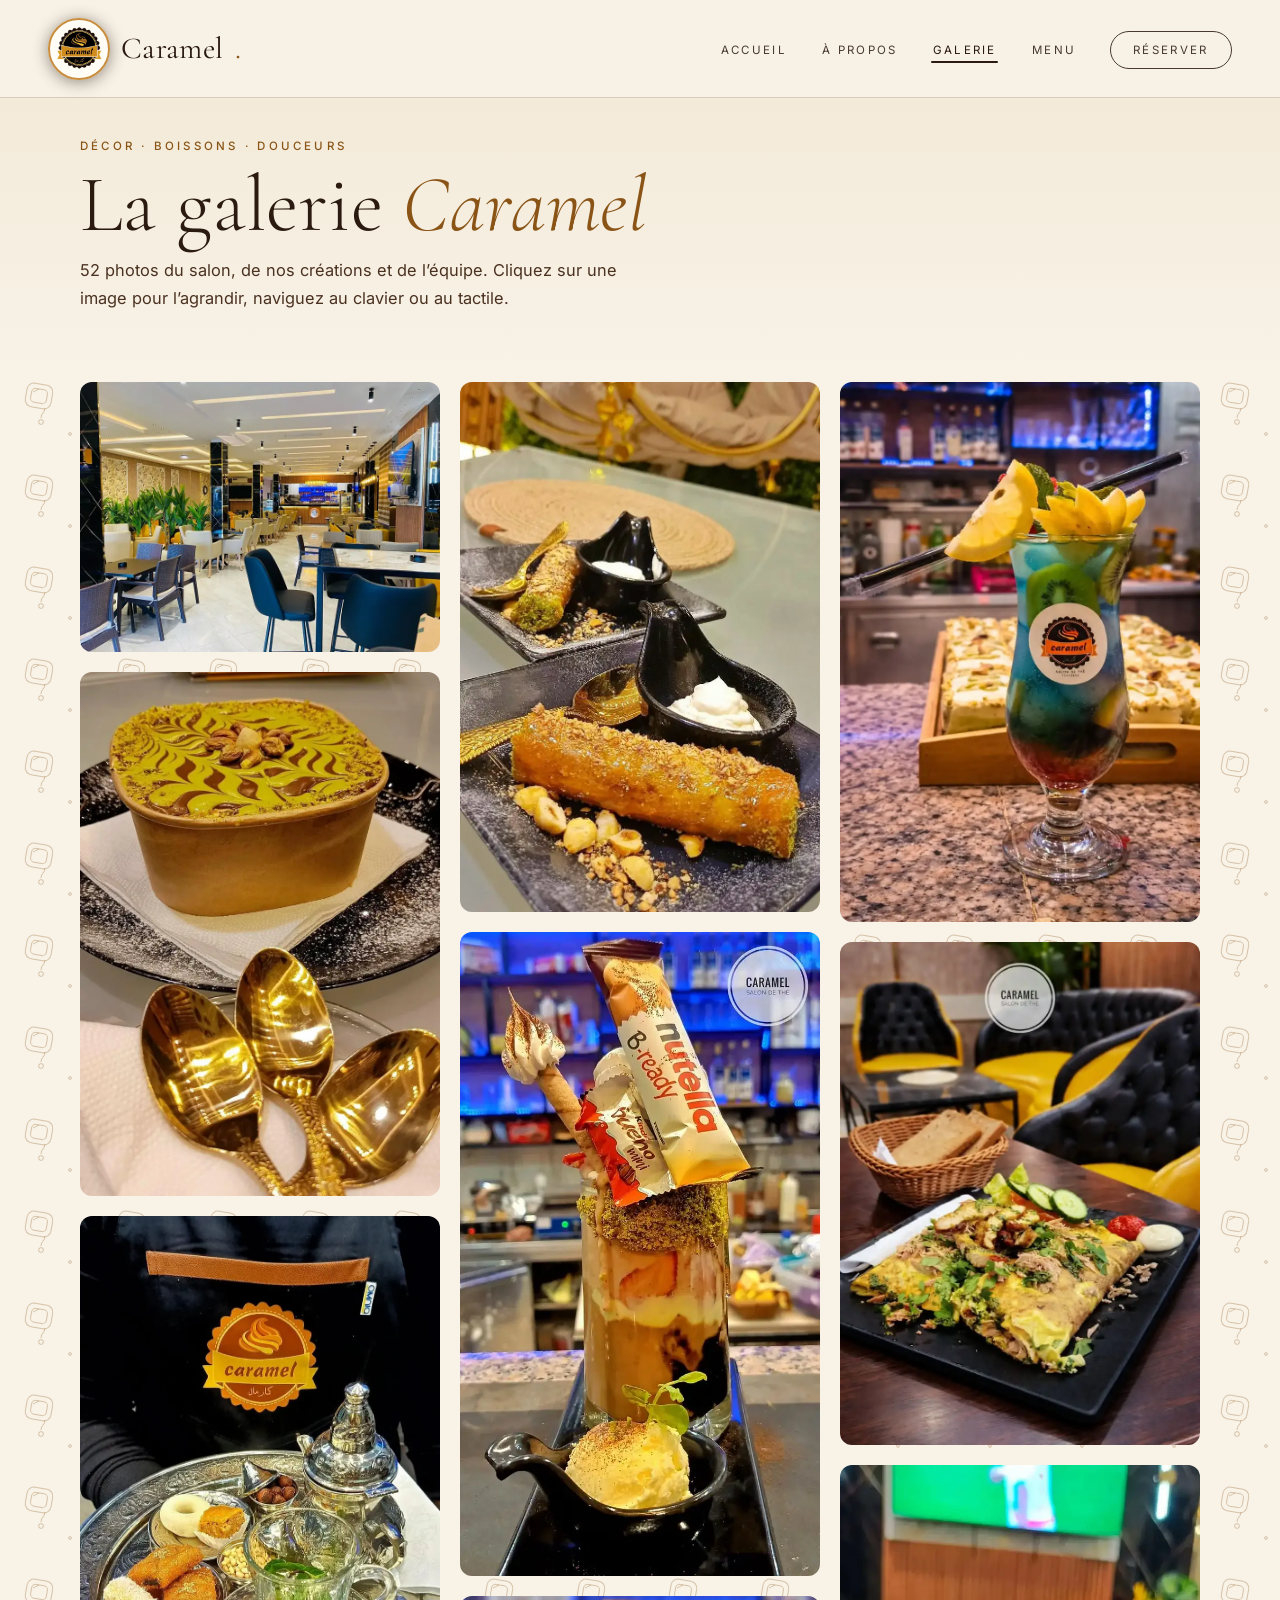
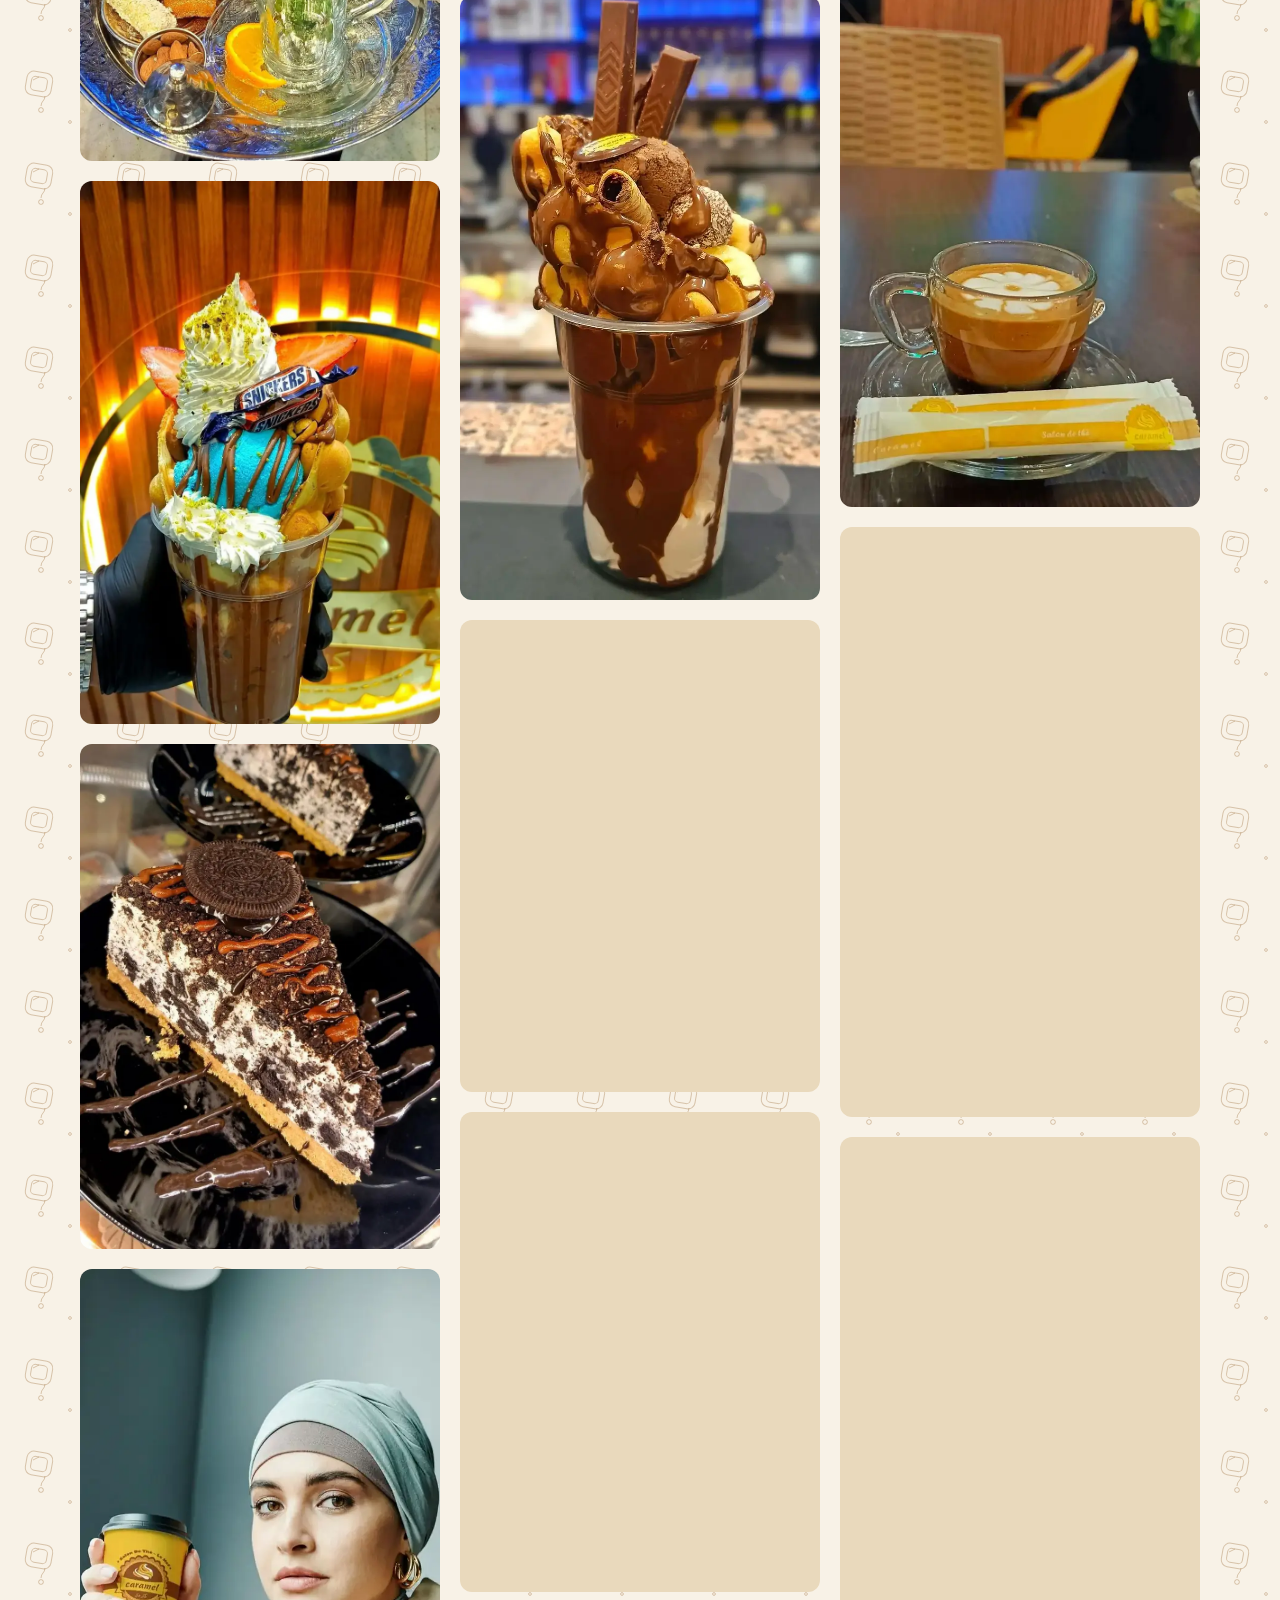
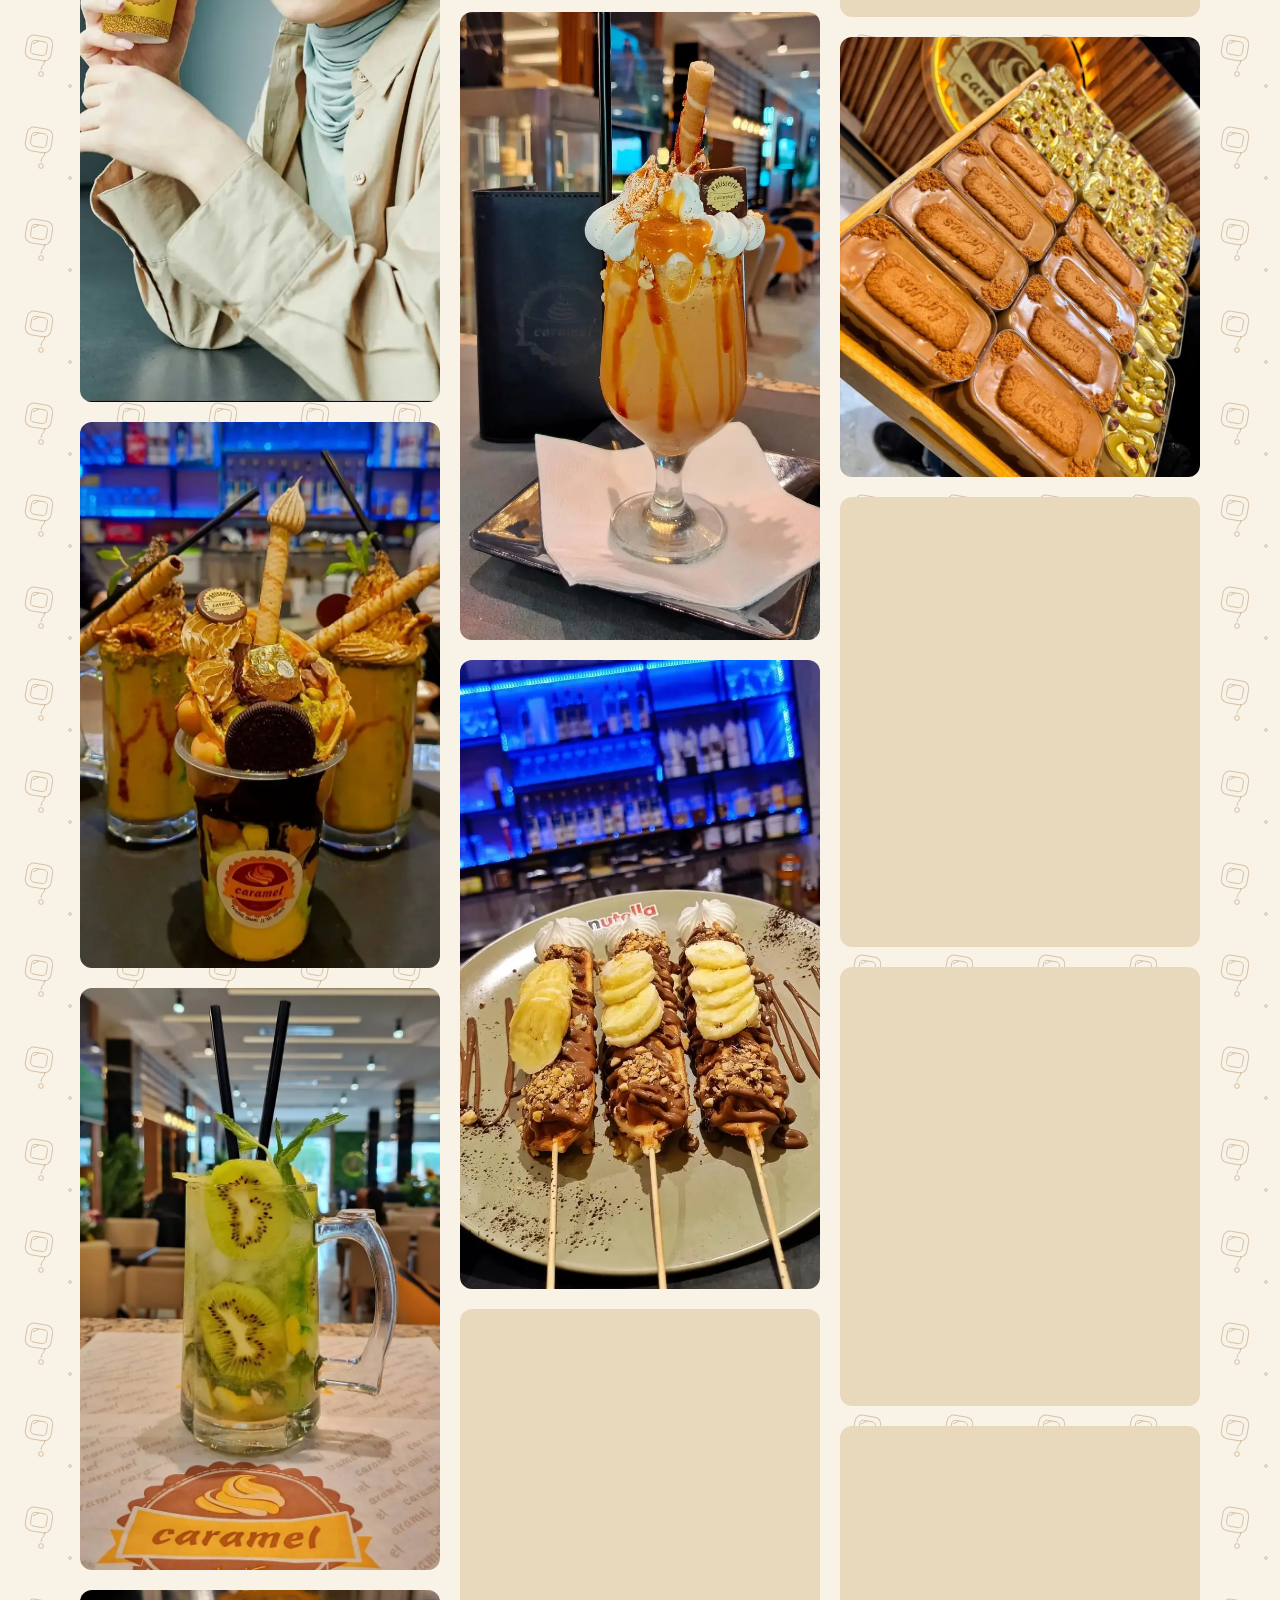
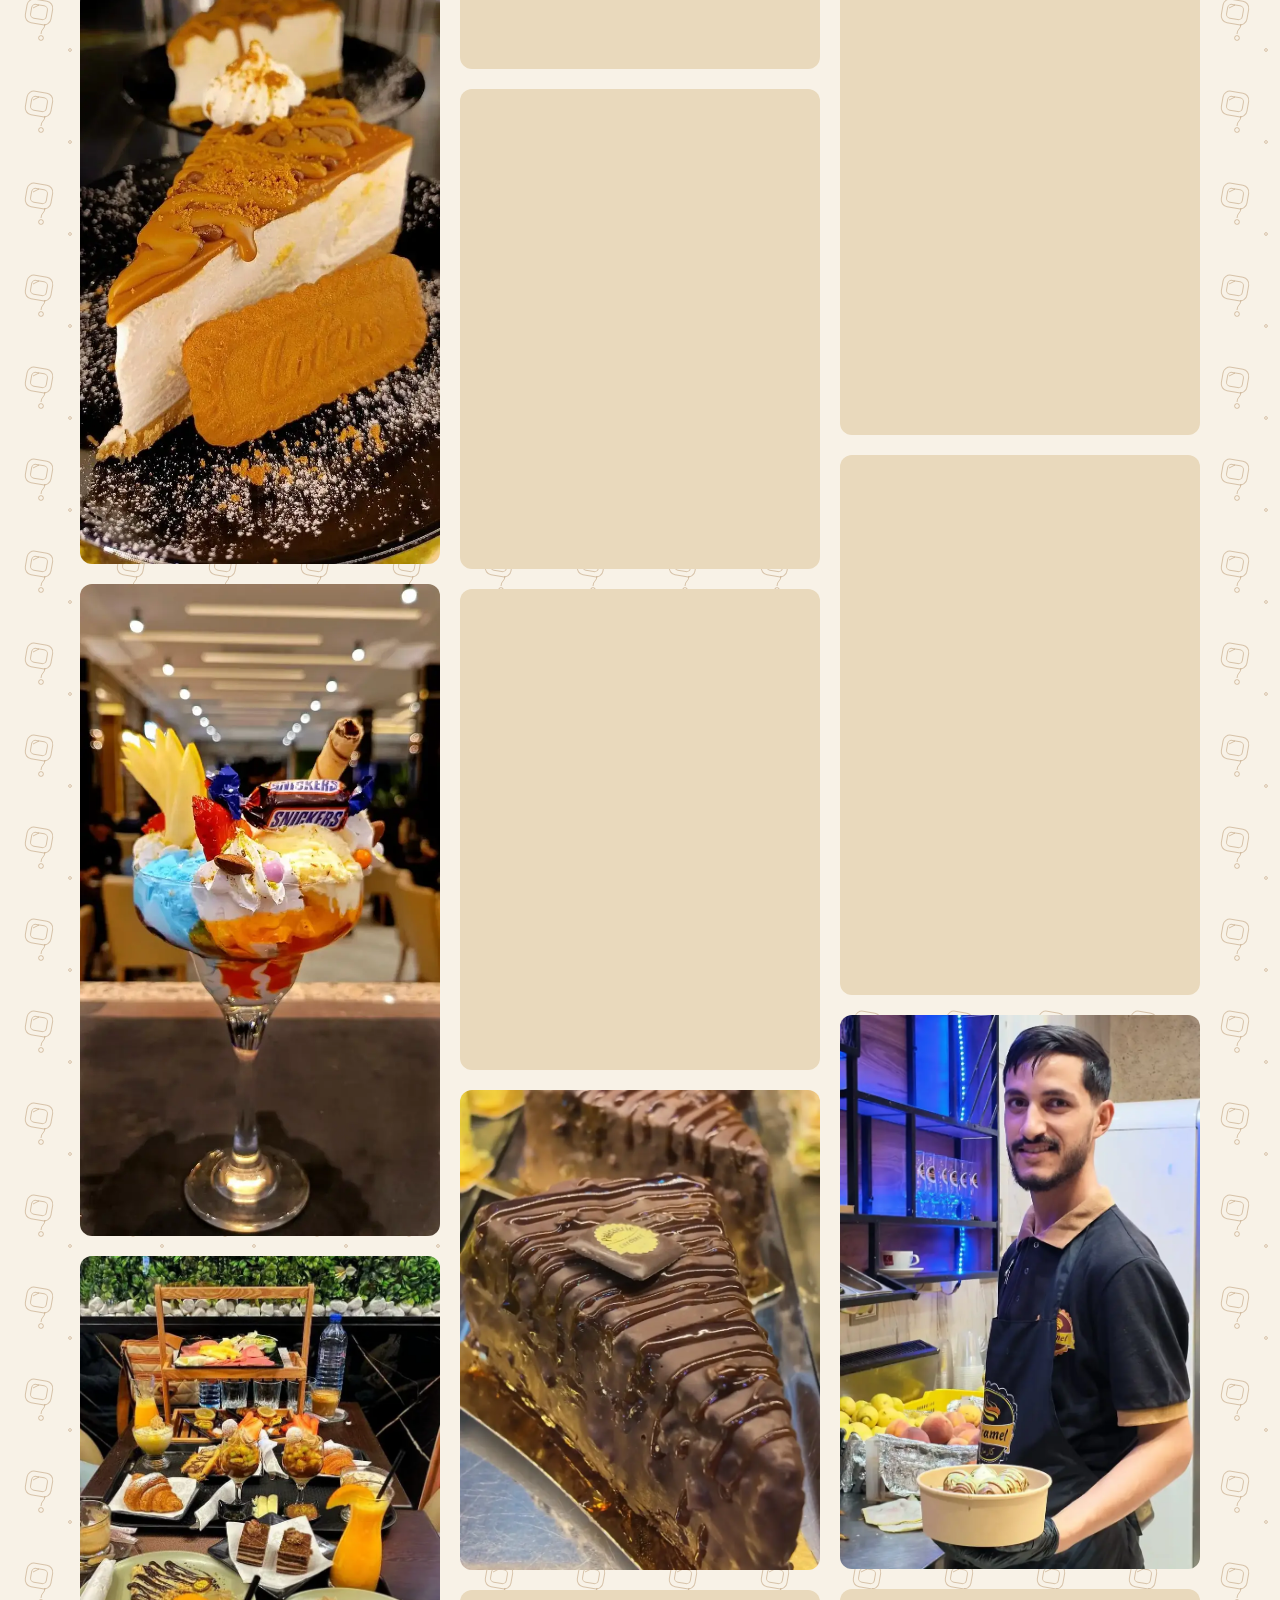
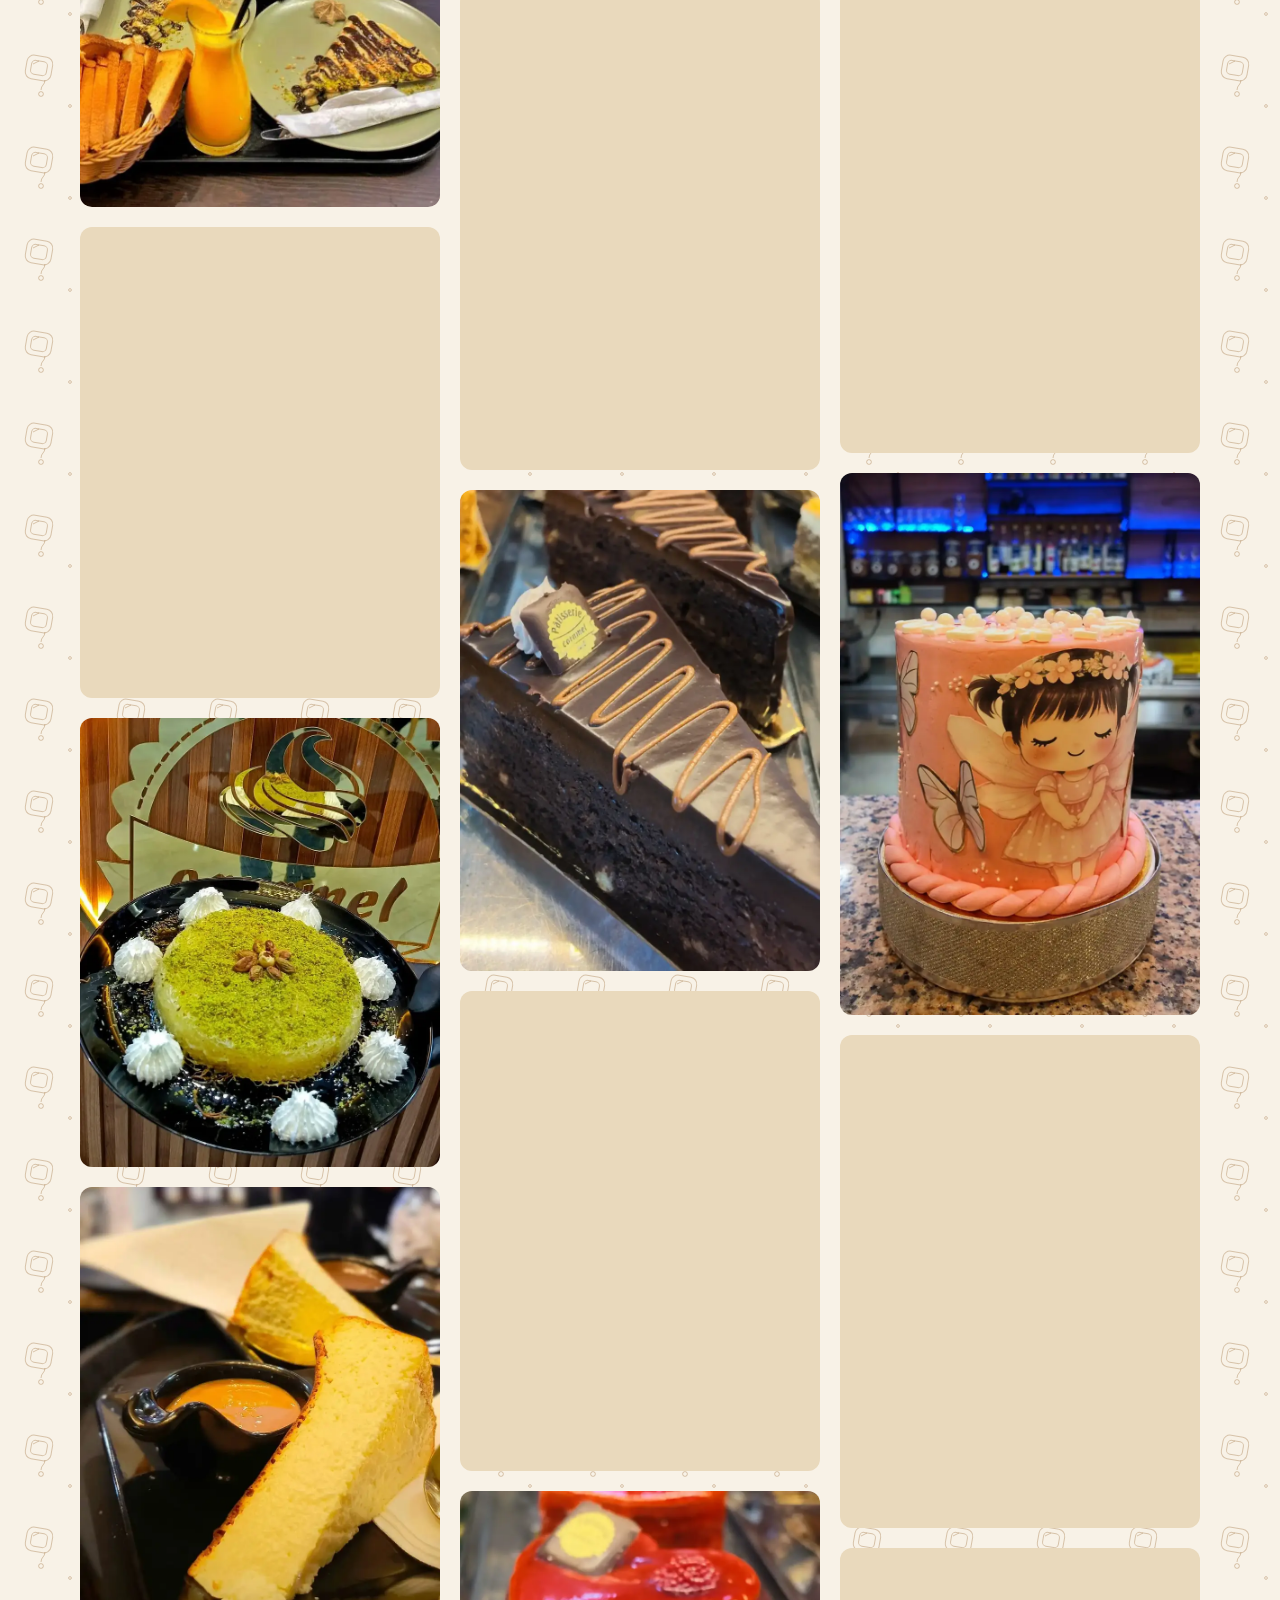
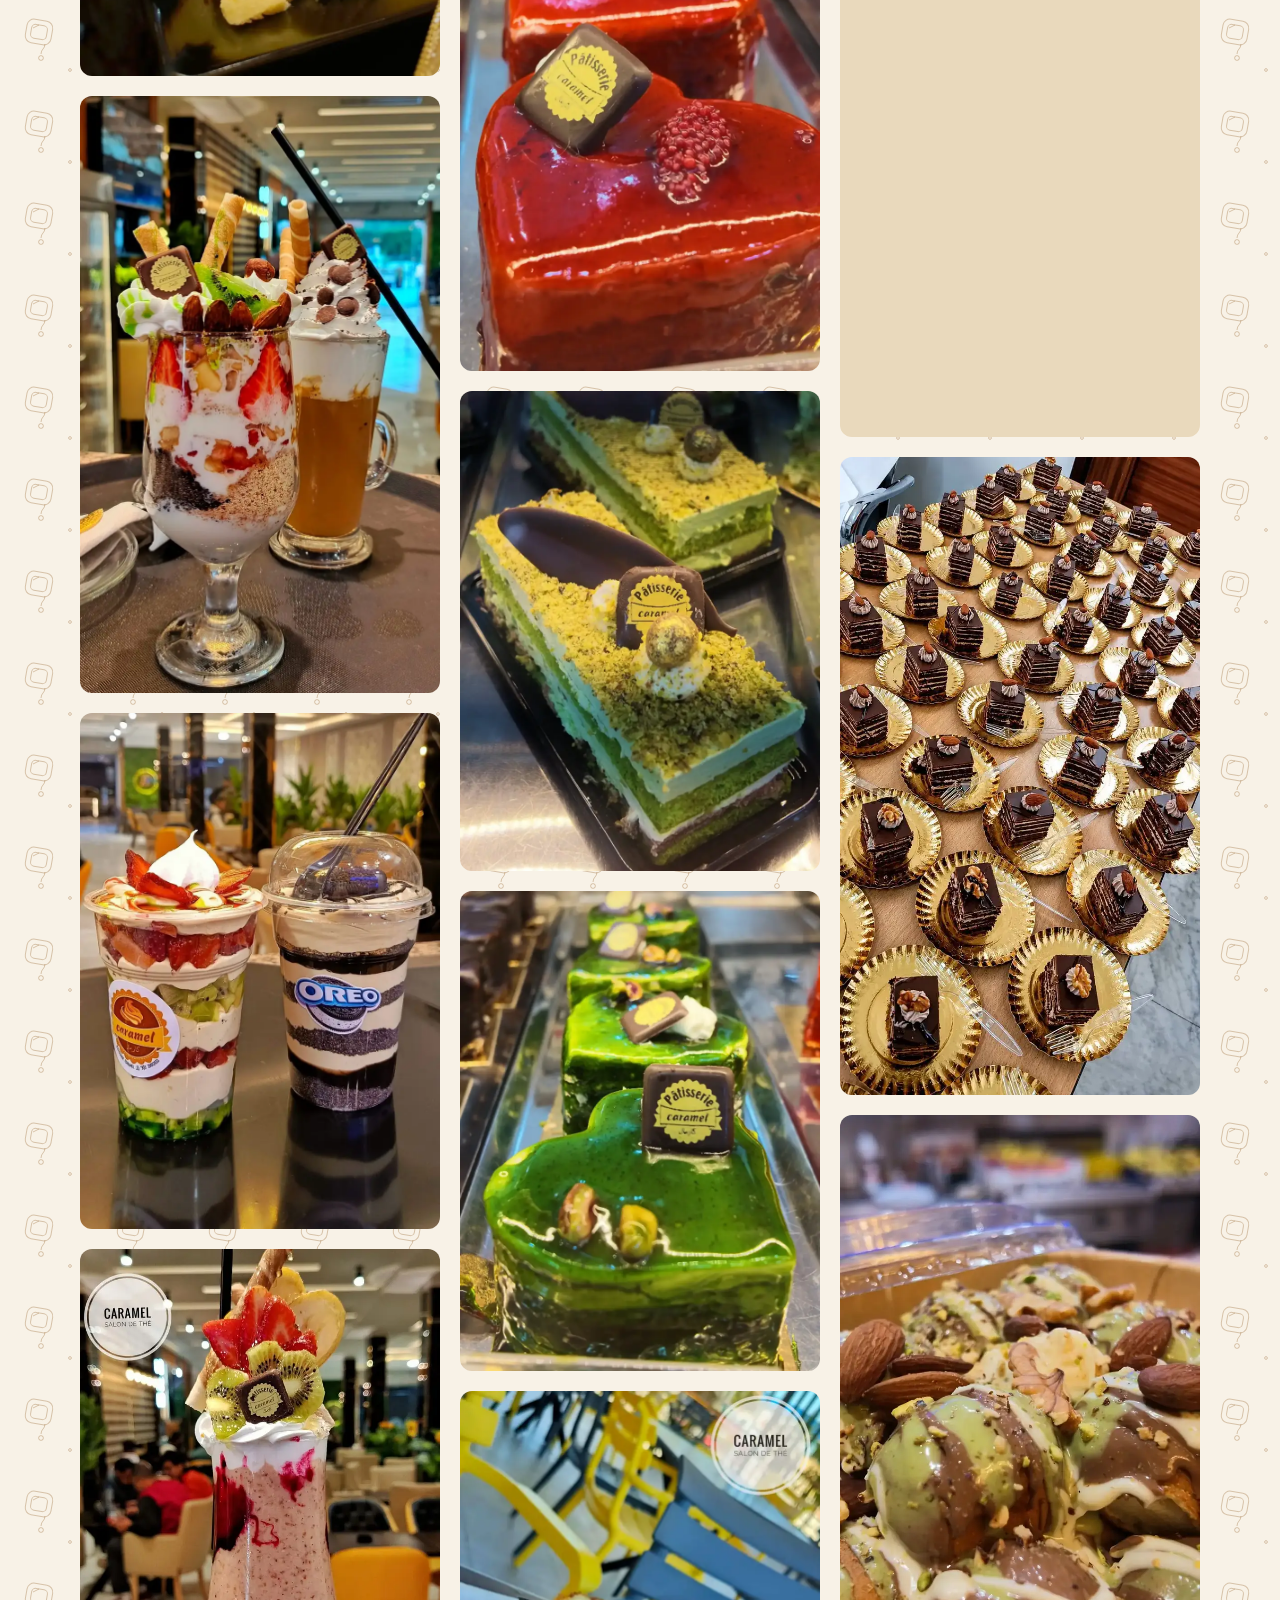
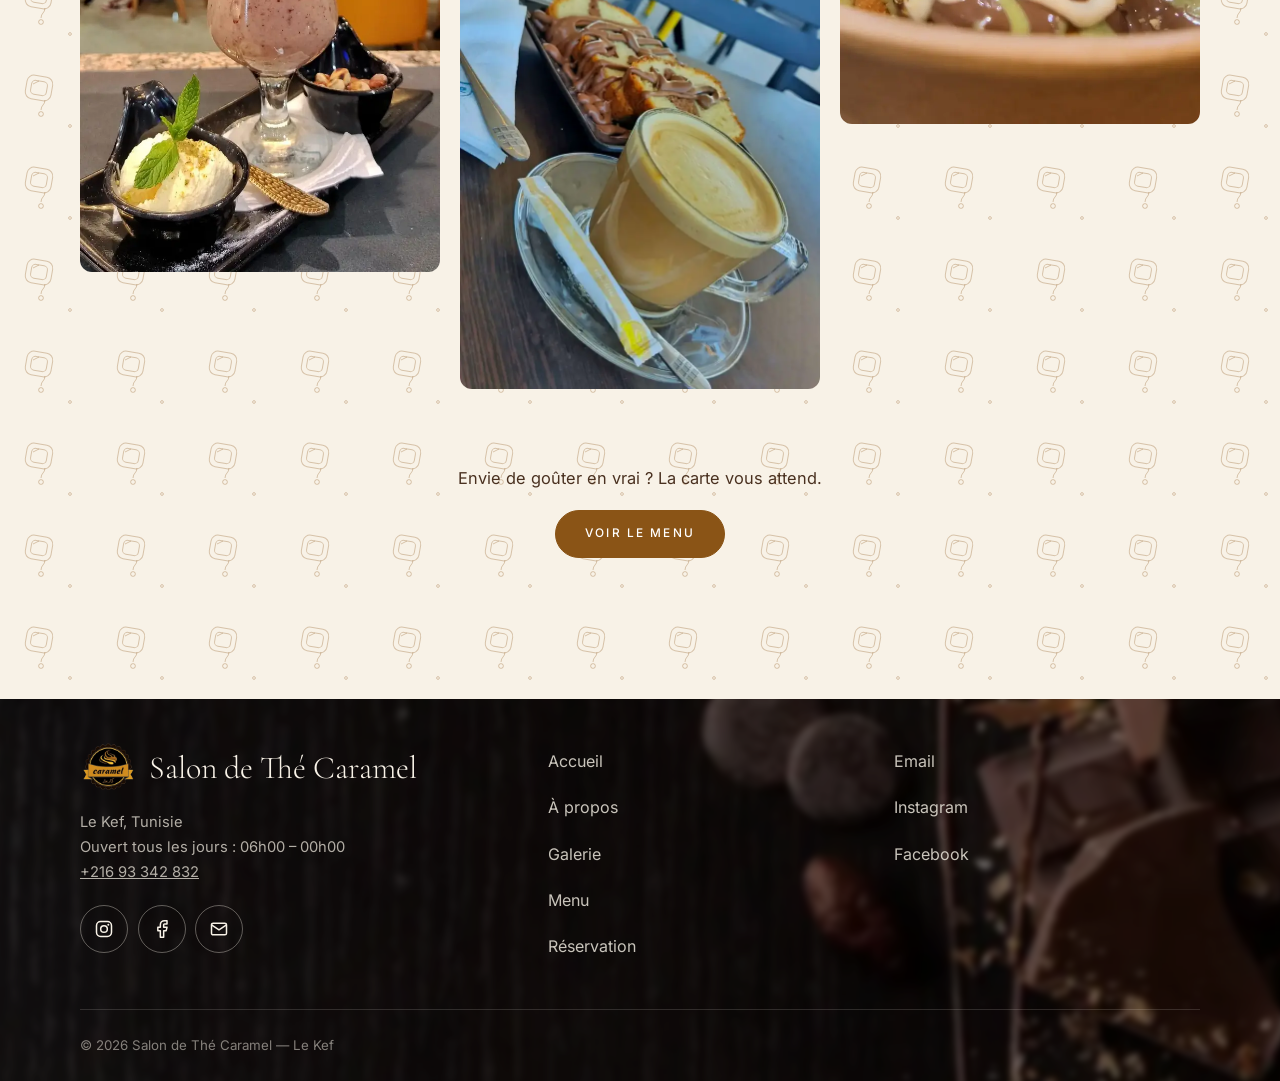
==== commit 6ddf50e2: "Home band chips: swipe rail on phones, no more wrapped pills" ====
--- a/gallery.html
+++ b/gallery.html
@@ -18,7 +18,7 @@
   <link rel="manifest" href="site.webmanifest">
   <link rel="preload" href="assets/fonts/cormorant-garamond-latin-300-normal.woff2" as="font" type="font/woff2" crossorigin>
   <link rel="preload" href="assets/fonts/inter-latin-400-normal.woff2" as="font" type="font/woff2" crossorigin>
-  <link rel="stylesheet" href="assets/site.css?v=40">
+  <link rel="stylesheet" href="assets/site.css?v=41">
 </head>
 <body>
   <nav class="nav" aria-label="Navigation principale">
--- a/assets/site.css
+++ b/assets/site.css
@@ -121,7 +121,7 @@
 .band .shade{position:absolute;inset:0;background:linear-gradient(rgba(30,16,8,.86),rgba(30,16,8,.86))}
 .band .chips{display:grid;grid-template-columns:repeat(3,1fr);gap:.6rem;margin-top:1rem;max-width:660px}
 .band .chips a{text-align:center;justify-content:center}
-@media(max-width:760px){.band .chips{grid-template-columns:repeat(2,1fr)}.band .chips a{white-space:normal}}
+@media(max-width:760px){.band .chips{display:flex;flex-wrap:nowrap;overflow-x:auto;padding-bottom:.5rem;scrollbar-width:none;-webkit-overflow-scrolling:touch}.band .chips::-webkit-scrollbar{display:none}.band .chips a{white-space:nowrap;flex:none}}
 .band-grid{display:grid;grid-template-columns:1.02fr .98fr;gap:clamp(2rem,4vw,3.5rem);align-items:center}
 .band-grid .dish{margin:0}
 .band-grid .dish img{width:100%;border-radius:var(--r);box-shadow:0 24px 60px -20px rgba(0,0,0,.55)}
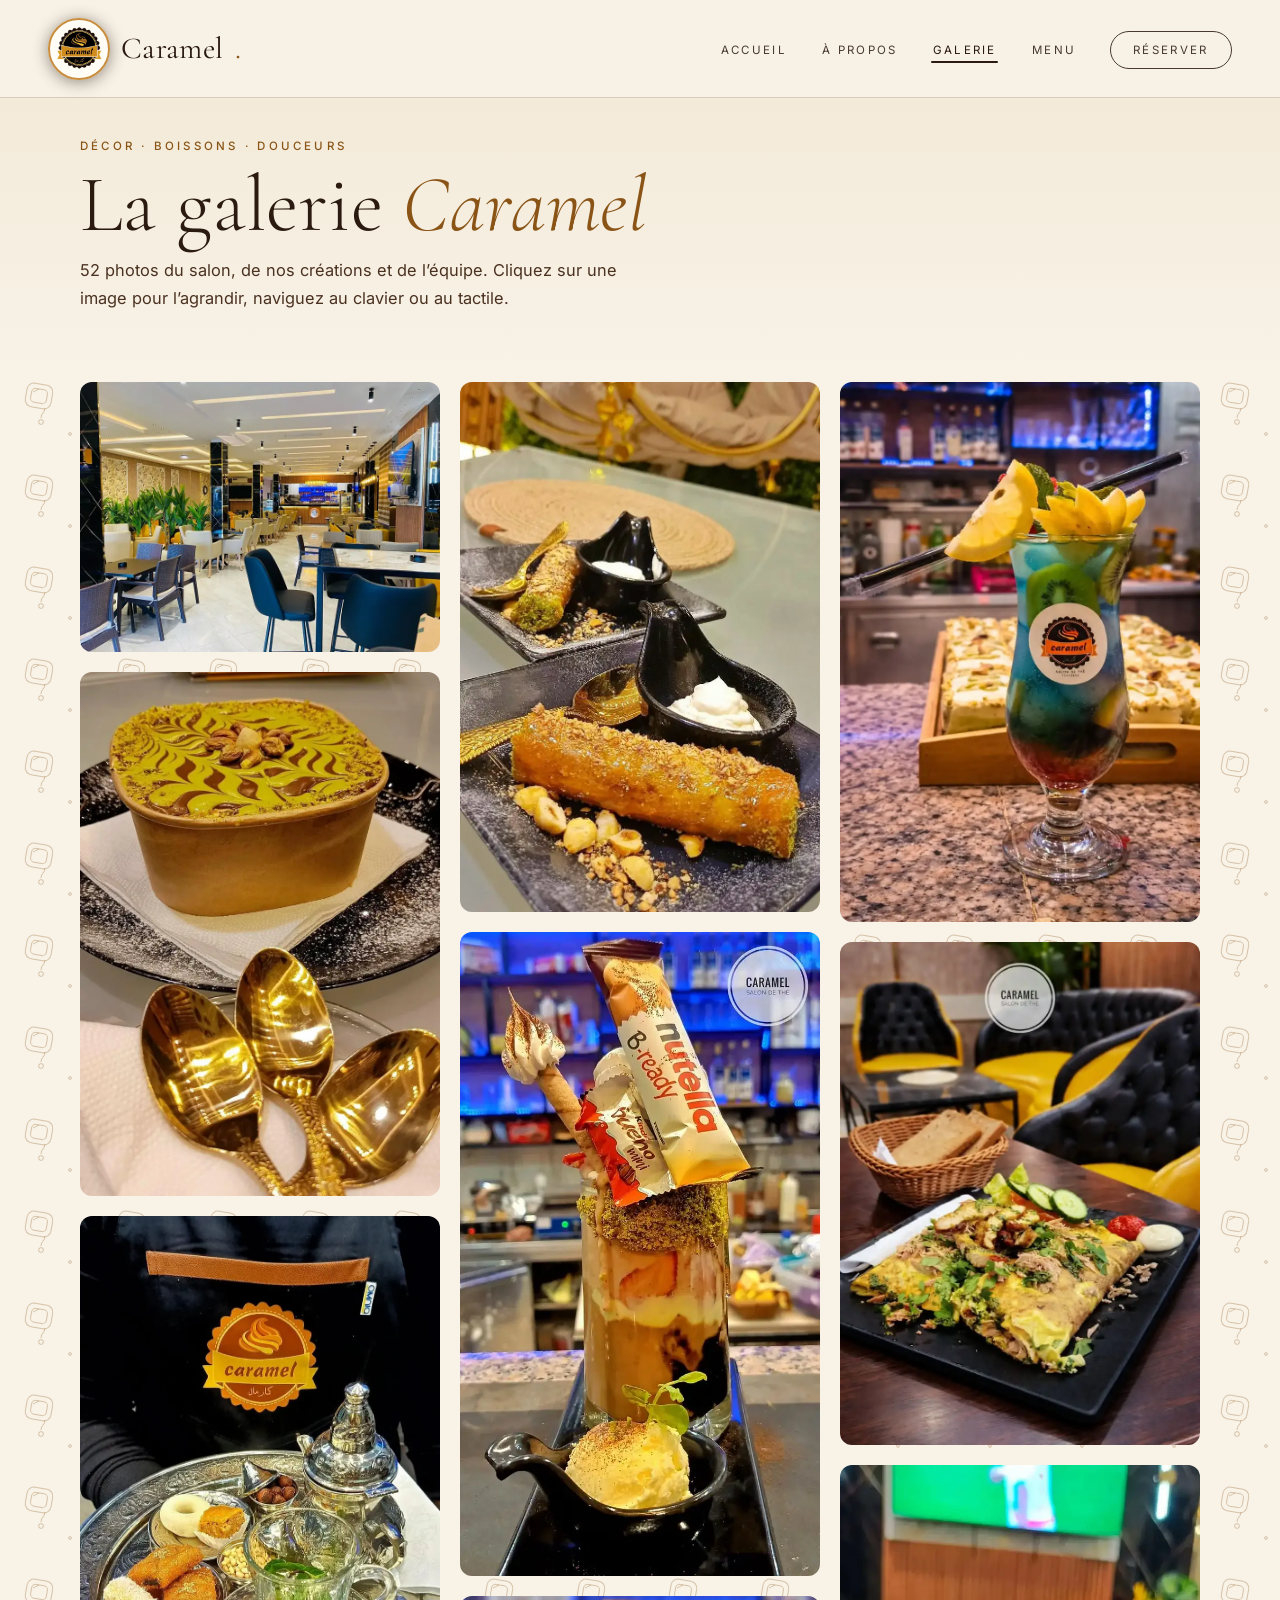
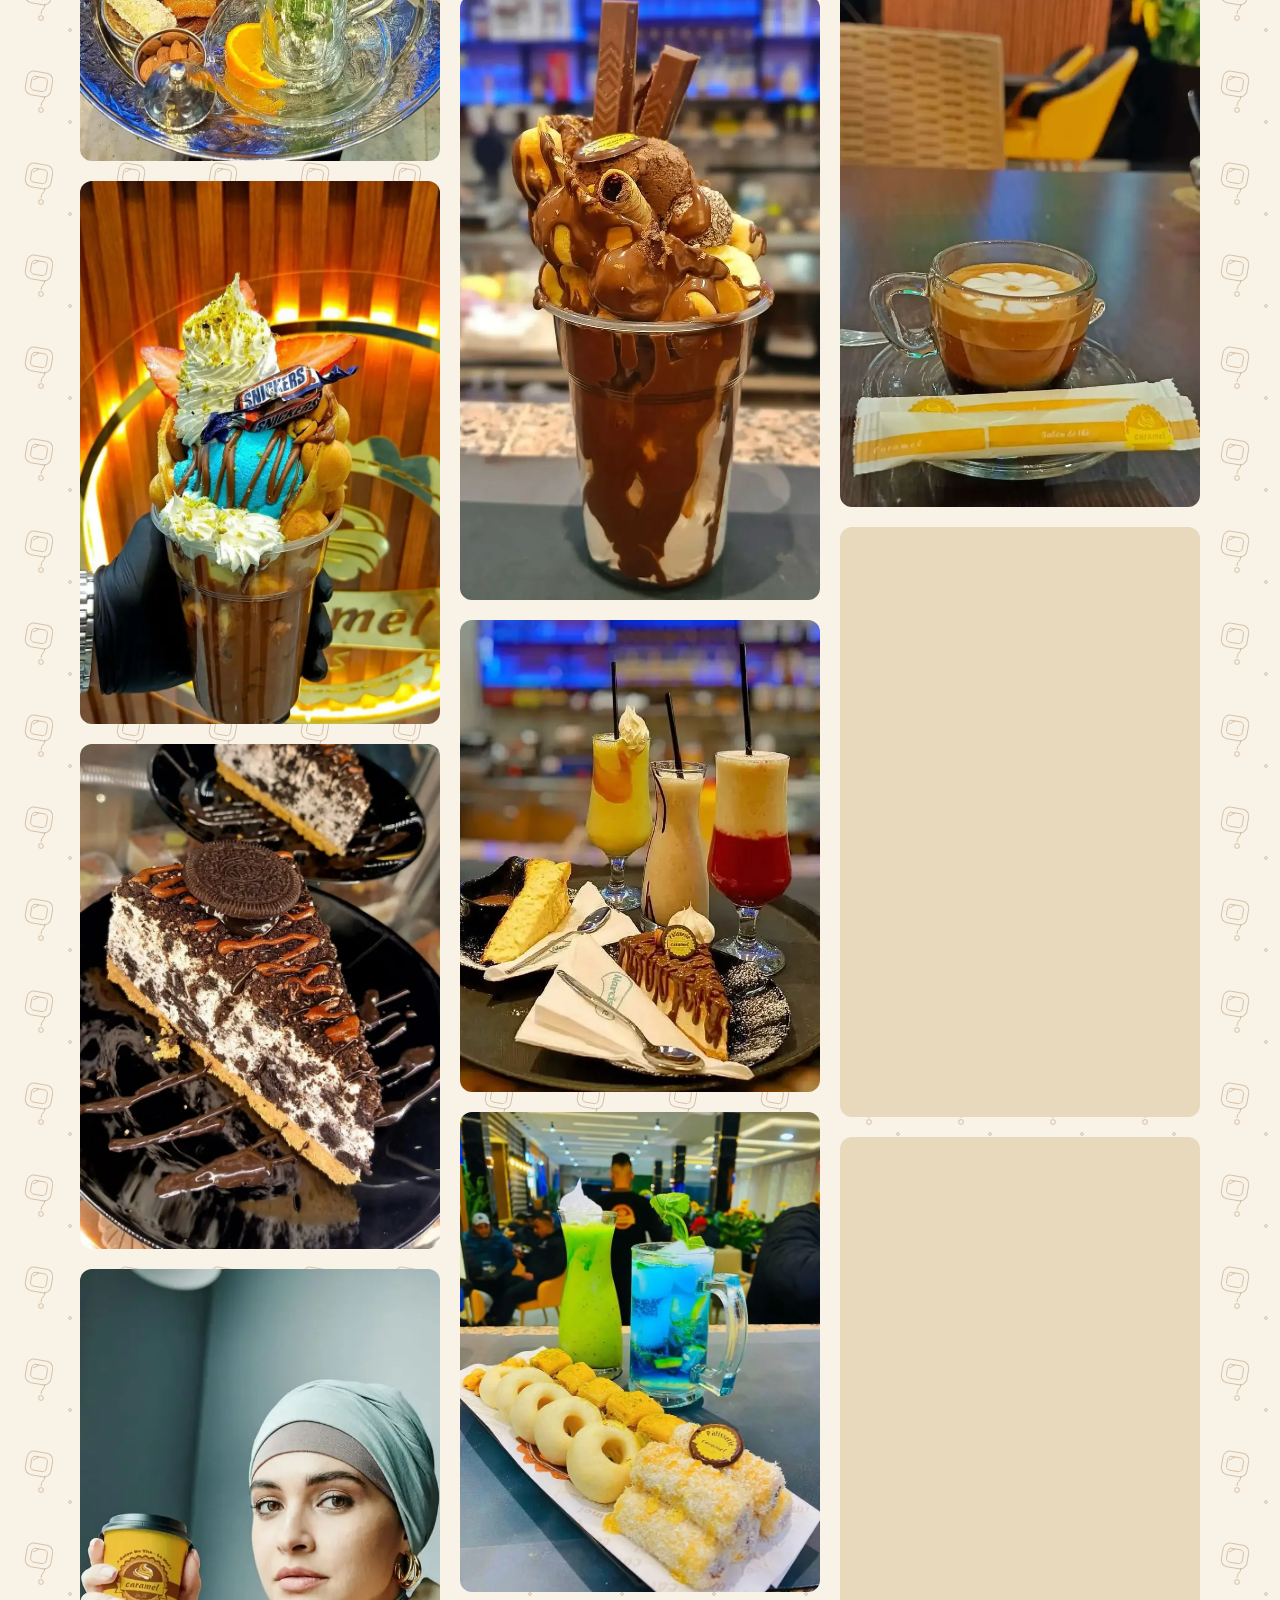
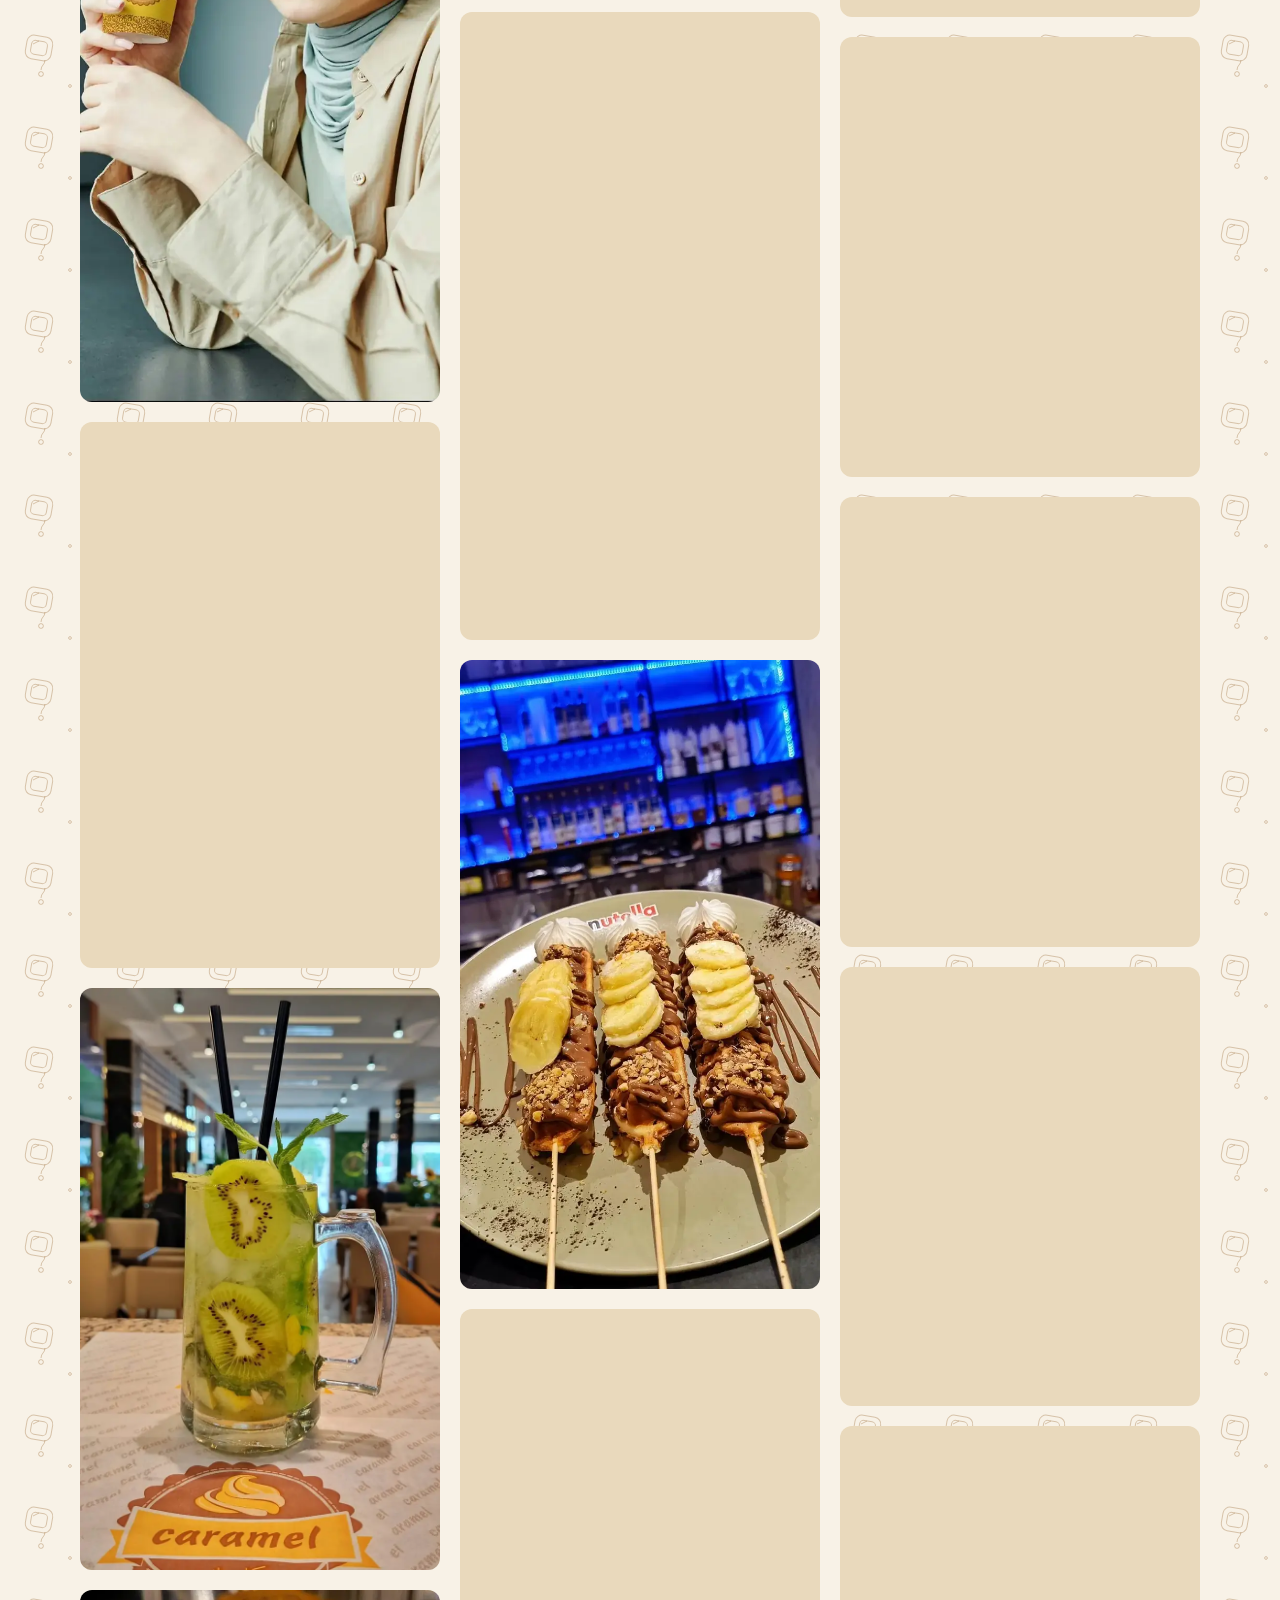
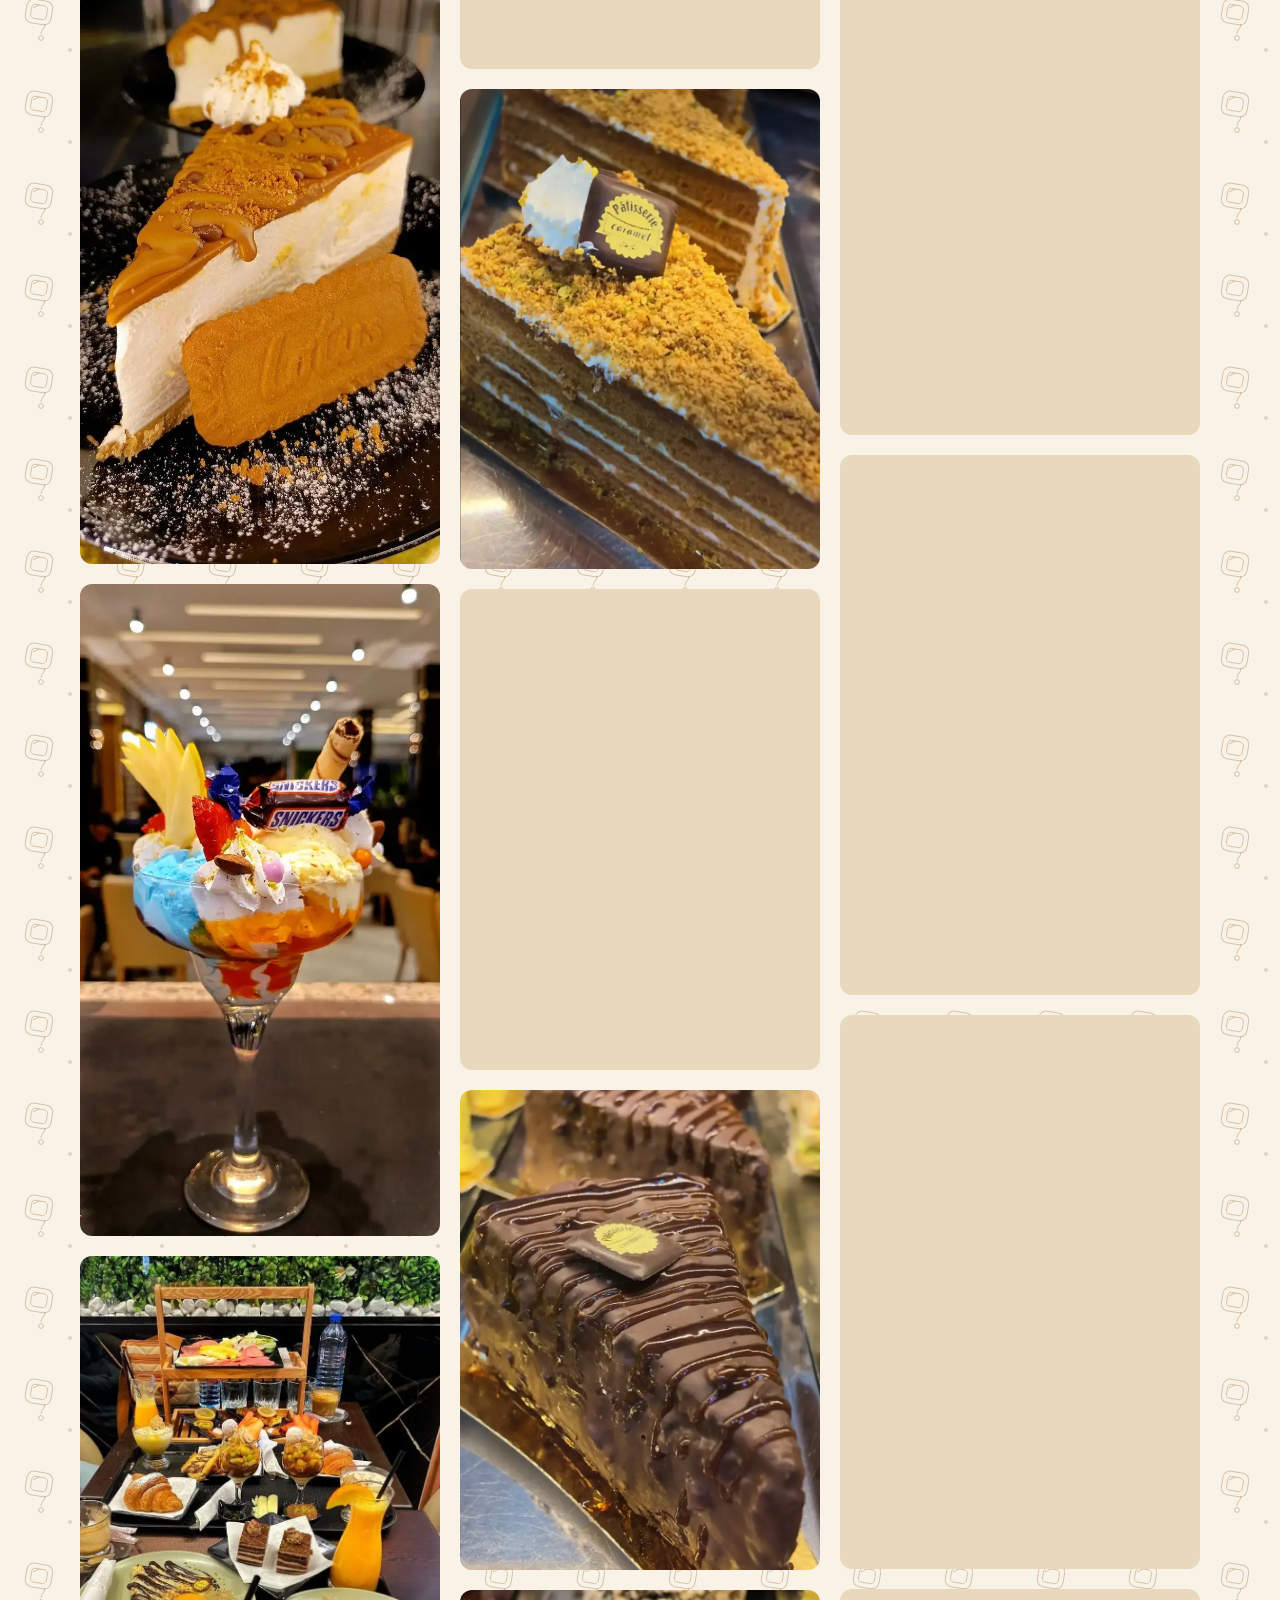
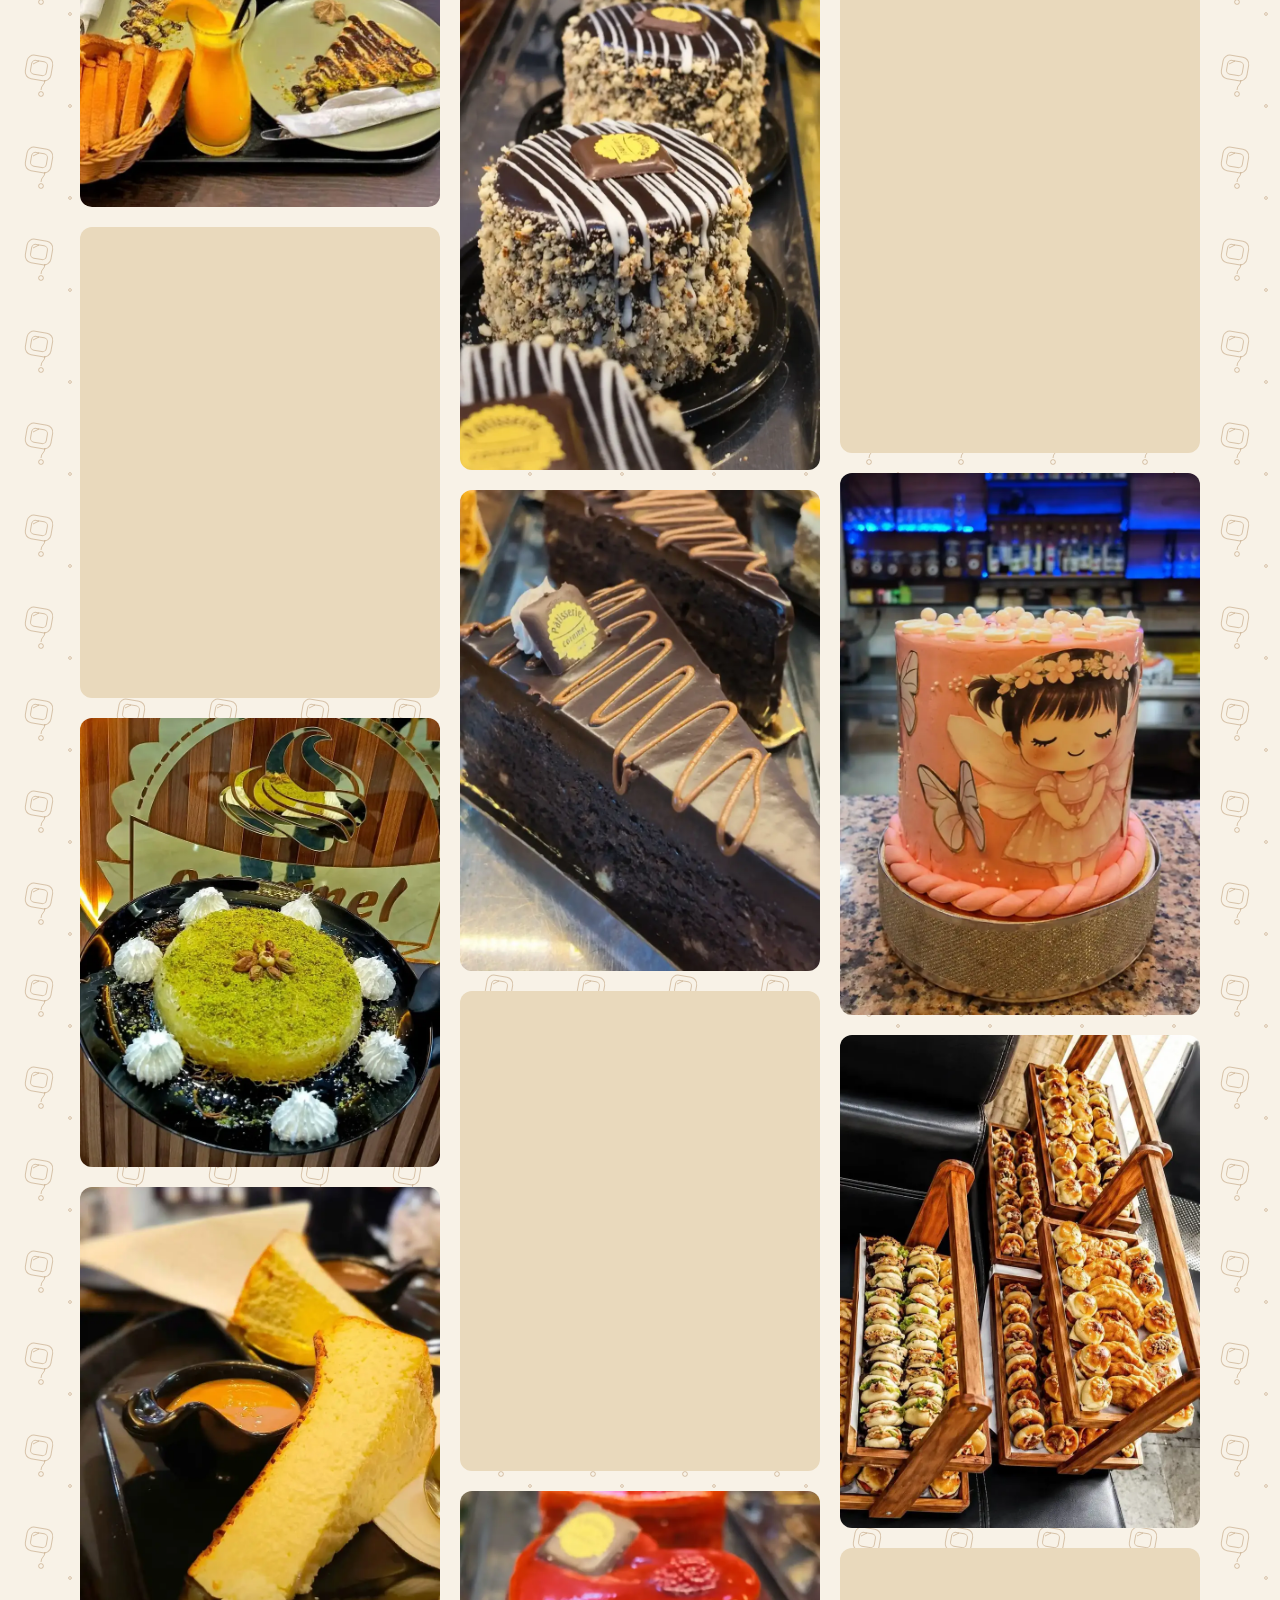
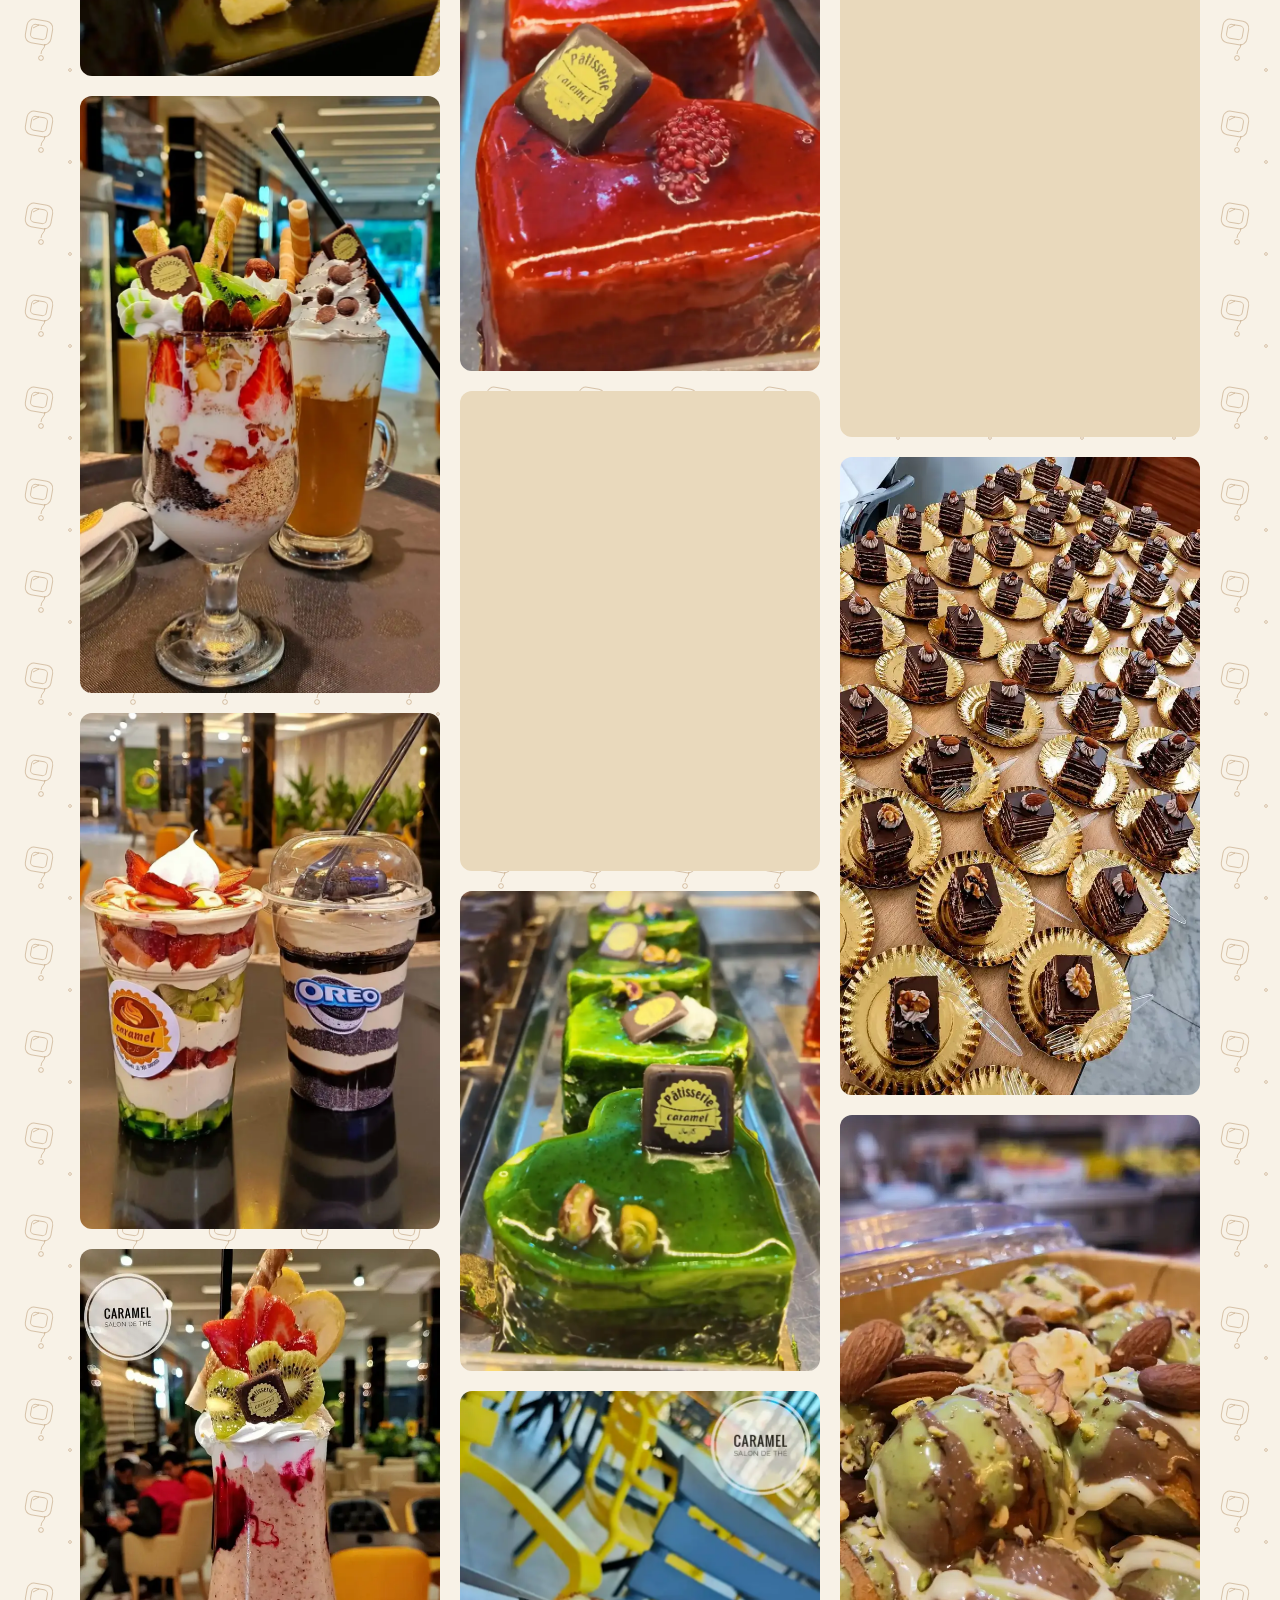
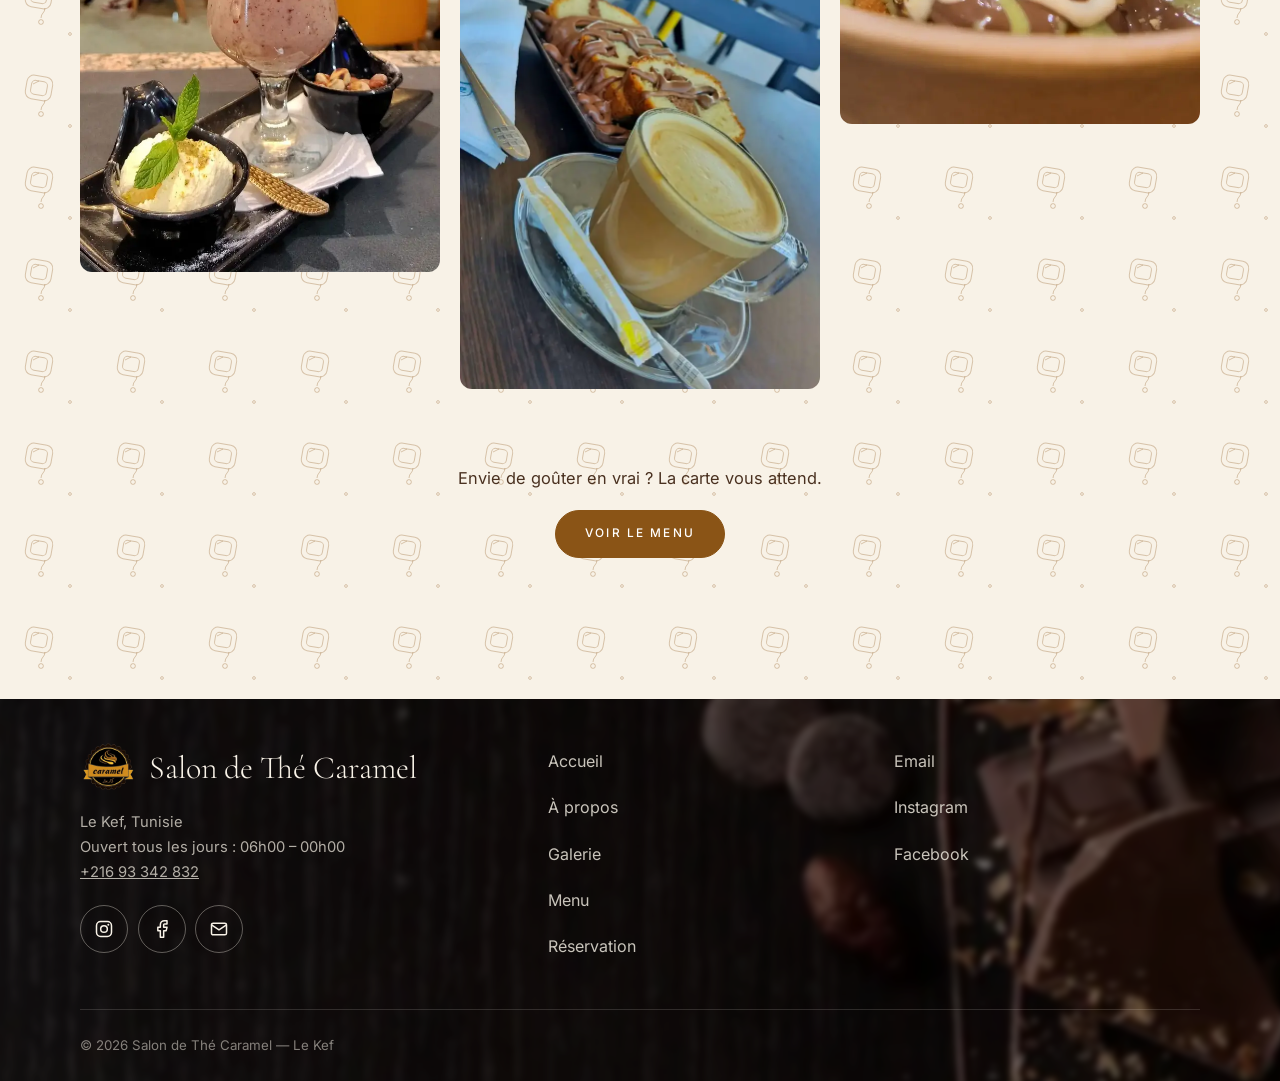
==== commit 6c33272d: "Petit dejeuner band chip stacked on two lines like mockup" ====
--- a/gallery.html
+++ b/gallery.html
@@ -18,7 +18,7 @@
   <link rel="manifest" href="site.webmanifest">
   <link rel="preload" href="assets/fonts/cormorant-garamond-latin-300-normal.woff2" as="font" type="font/woff2" crossorigin>
   <link rel="preload" href="assets/fonts/inter-latin-400-normal.woff2" as="font" type="font/woff2" crossorigin>
-  <link rel="stylesheet" href="assets/site.css?v=41">
+  <link rel="stylesheet" href="assets/site.css?v=42">
 </head>
 <body>
   <nav class="nav" aria-label="Navigation principale">
--- a/assets/site.css
+++ b/assets/site.css
@@ -121,7 +121,9 @@
 .band .shade{position:absolute;inset:0;background:linear-gradient(rgba(30,16,8,.86),rgba(30,16,8,.86))}
 .band .chips{display:grid;grid-template-columns:repeat(3,1fr);gap:.6rem;margin-top:1rem;max-width:660px}
 .band .chips a{text-align:center;justify-content:center}
-@media(max-width:760px){.band .chips{display:flex;flex-wrap:nowrap;overflow-x:auto;padding-bottom:.5rem;scrollbar-width:none;-webkit-overflow-scrolling:touch}.band .chips::-webkit-scrollbar{display:none}.band .chips a{white-space:nowrap;flex:none}}
+@media(max-width:760px){.band .chips{grid-template-columns:repeat(2,1fr)}.band .chips a{white-space:normal}}
+/* stacked two-line chip: "Petit" over "déjeuner", like the mockup */
+.band .chips a.stack{text-transform:none;text-align:center;line-height:1.55}
 .band-grid{display:grid;grid-template-columns:1.02fr .98fr;gap:clamp(2rem,4vw,3.5rem);align-items:center}
 .band-grid .dish{margin:0}
 .band-grid .dish img{width:100%;border-radius:var(--r);box-shadow:0 24px 60px -20px rgba(0,0,0,.55)}
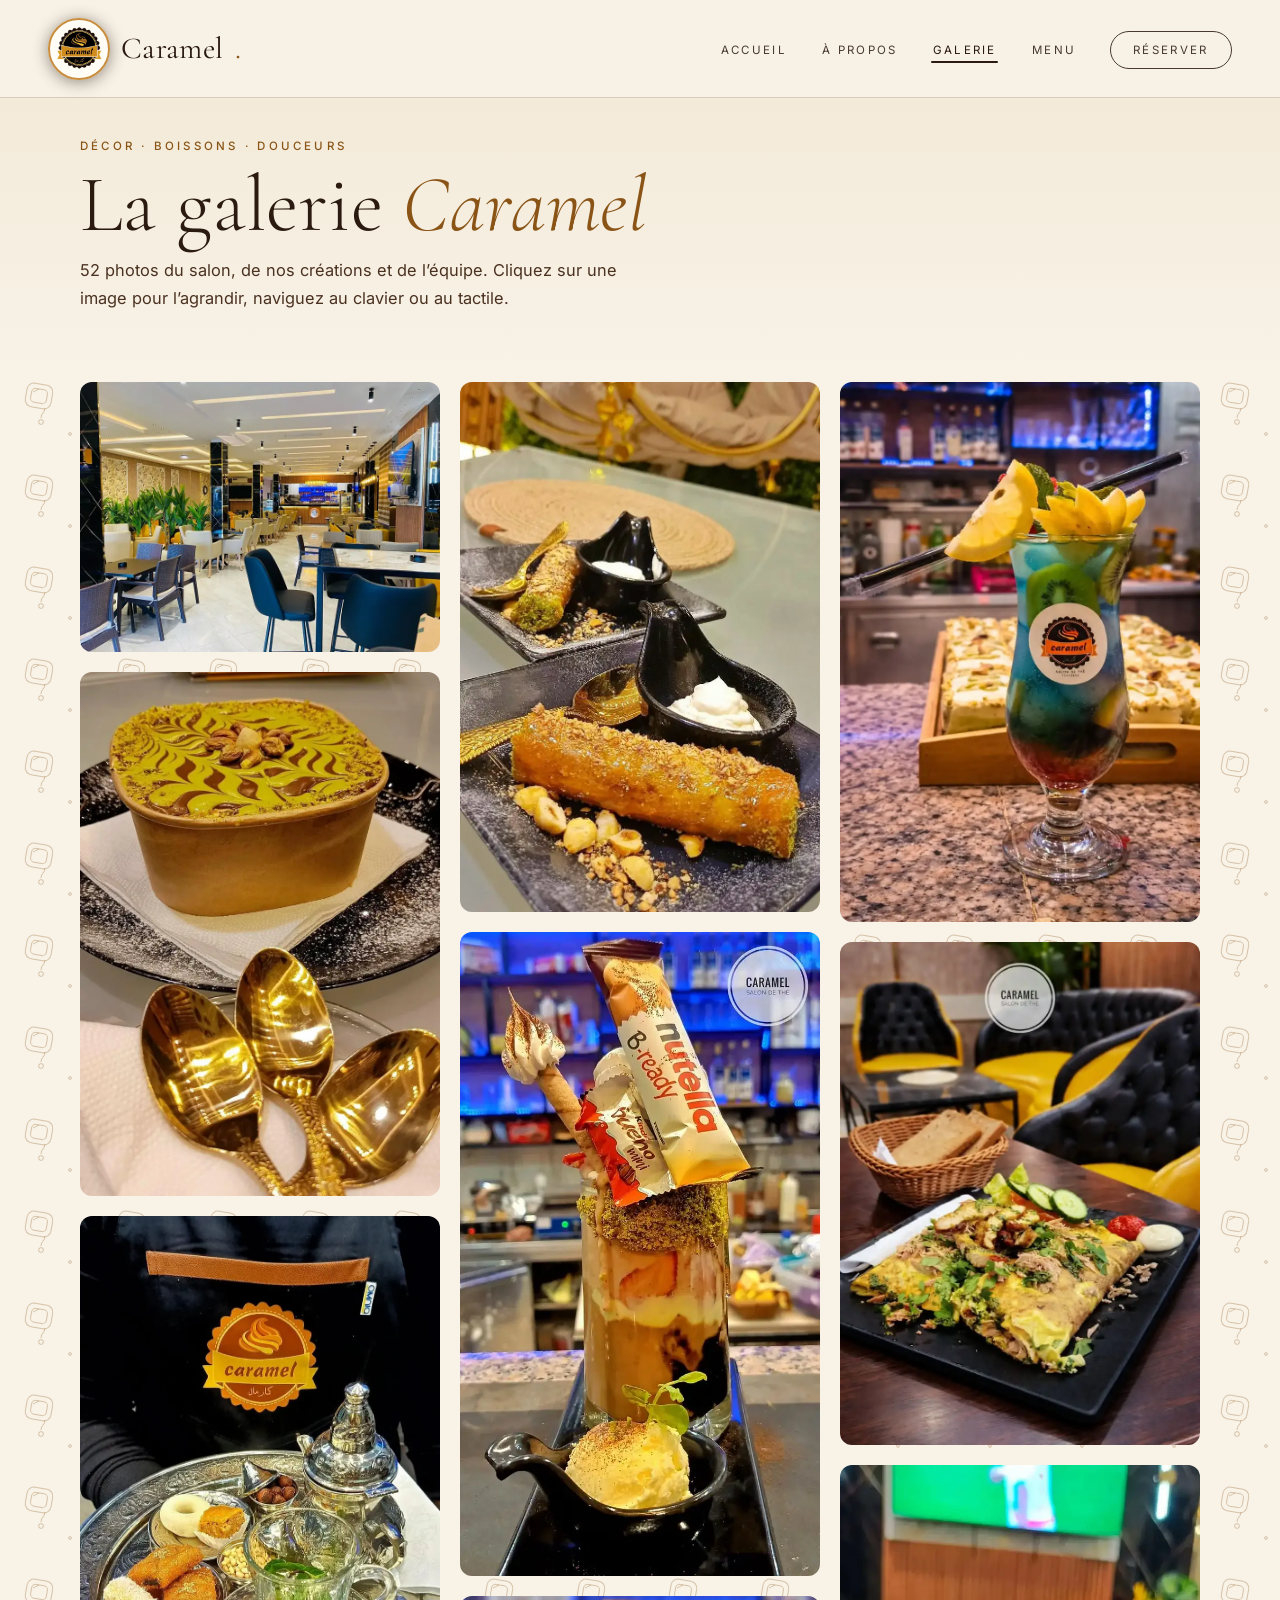
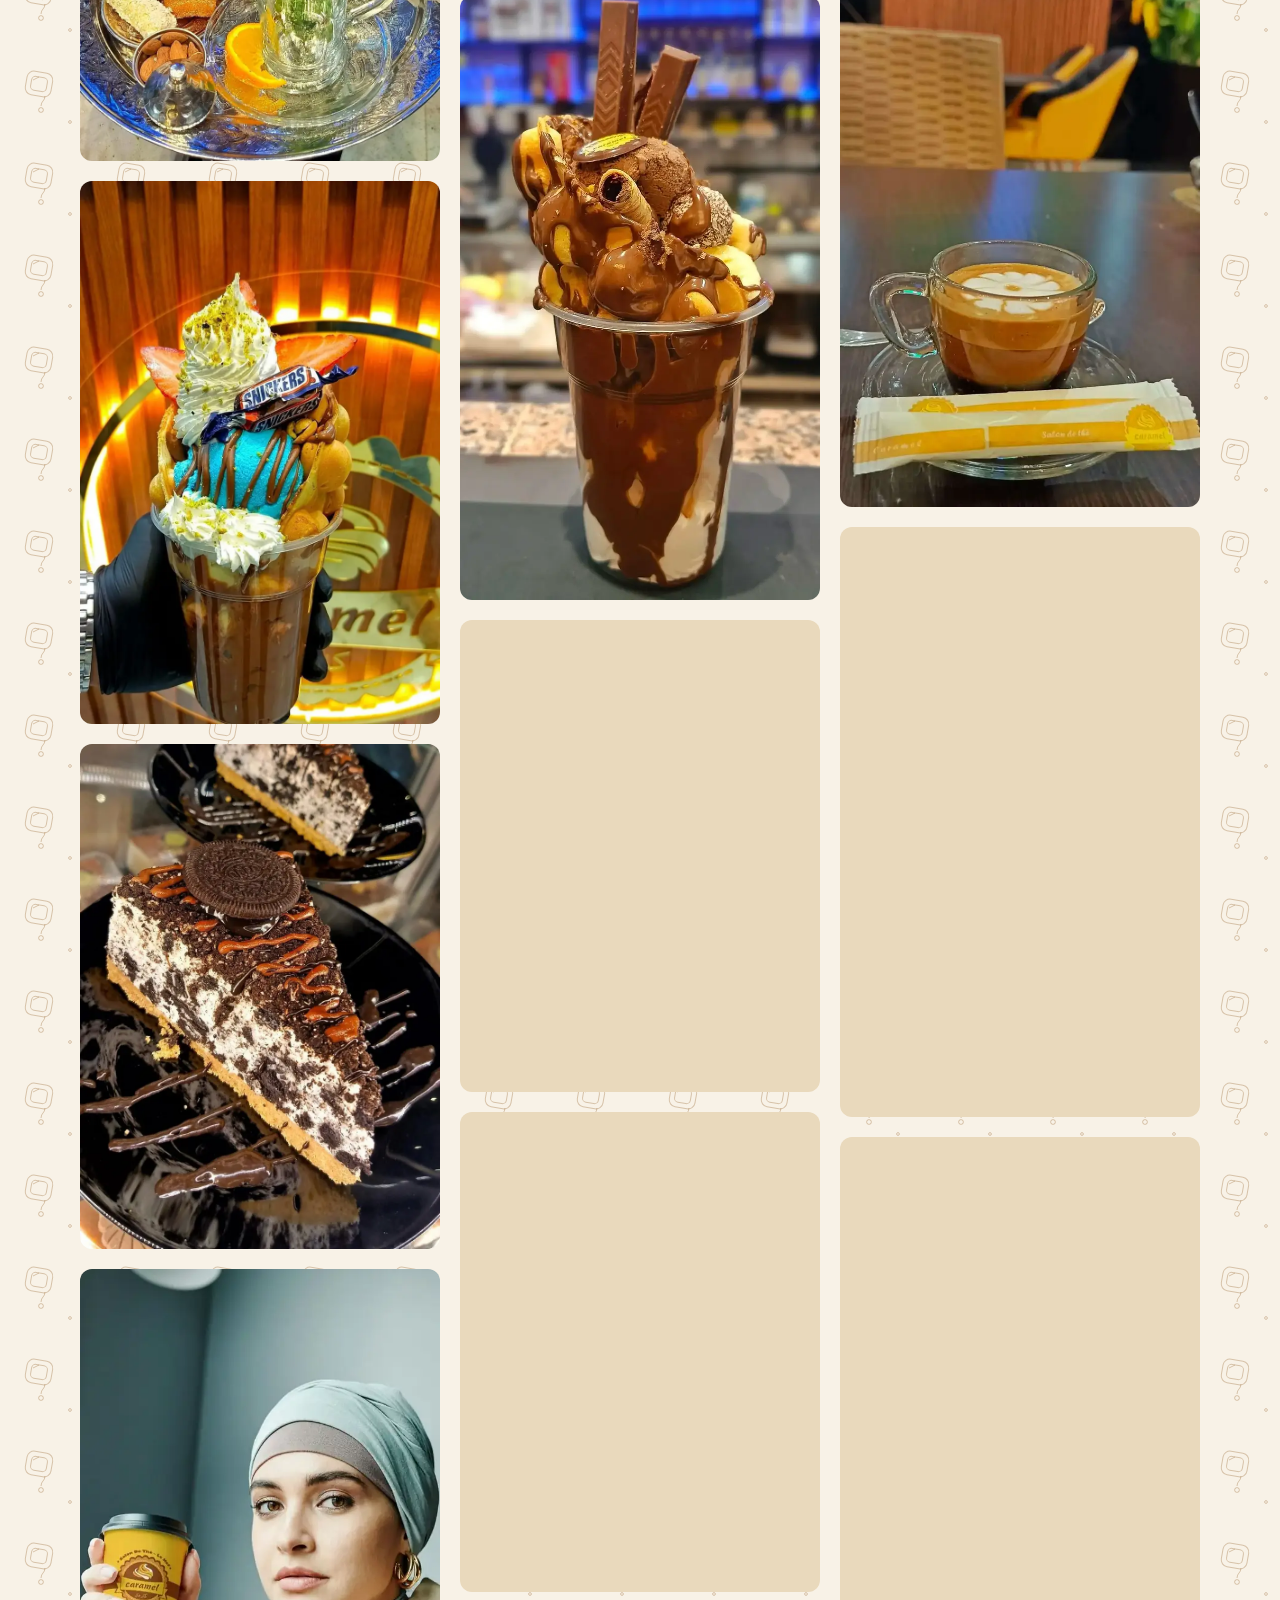
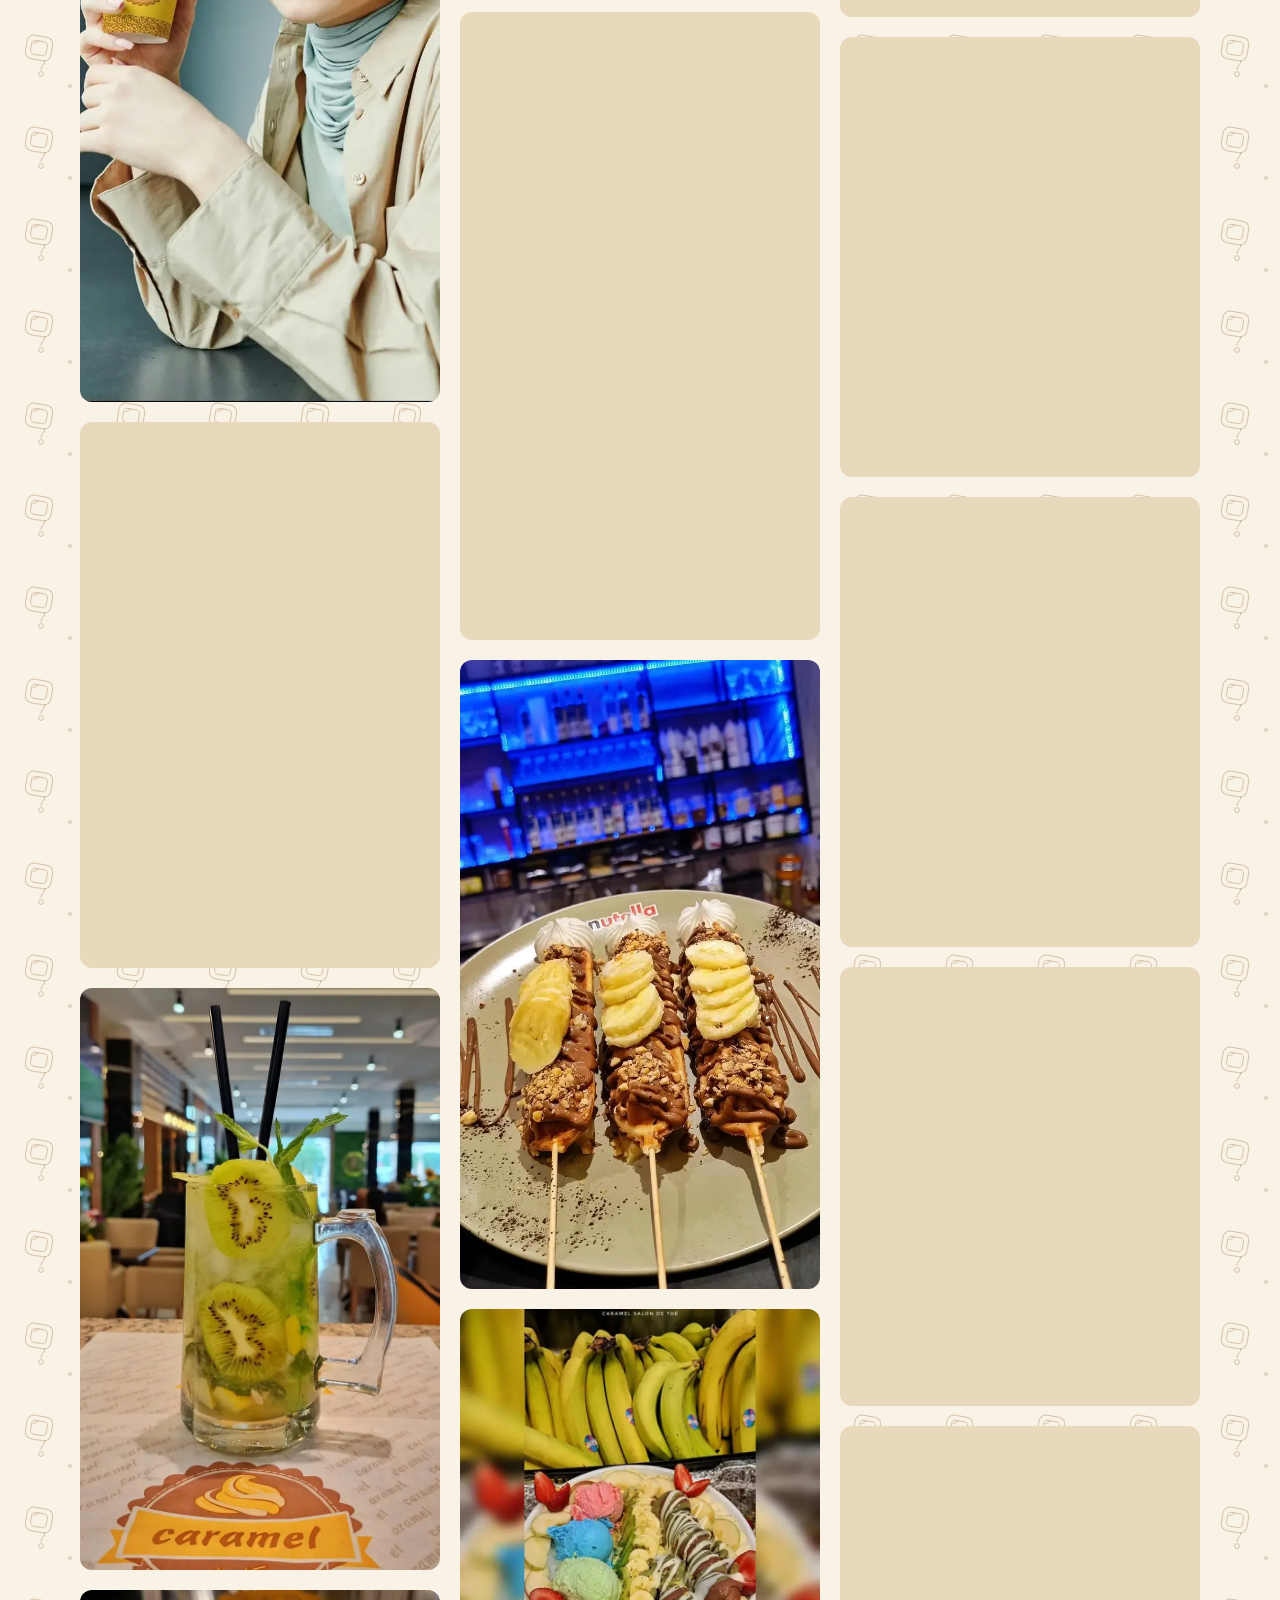
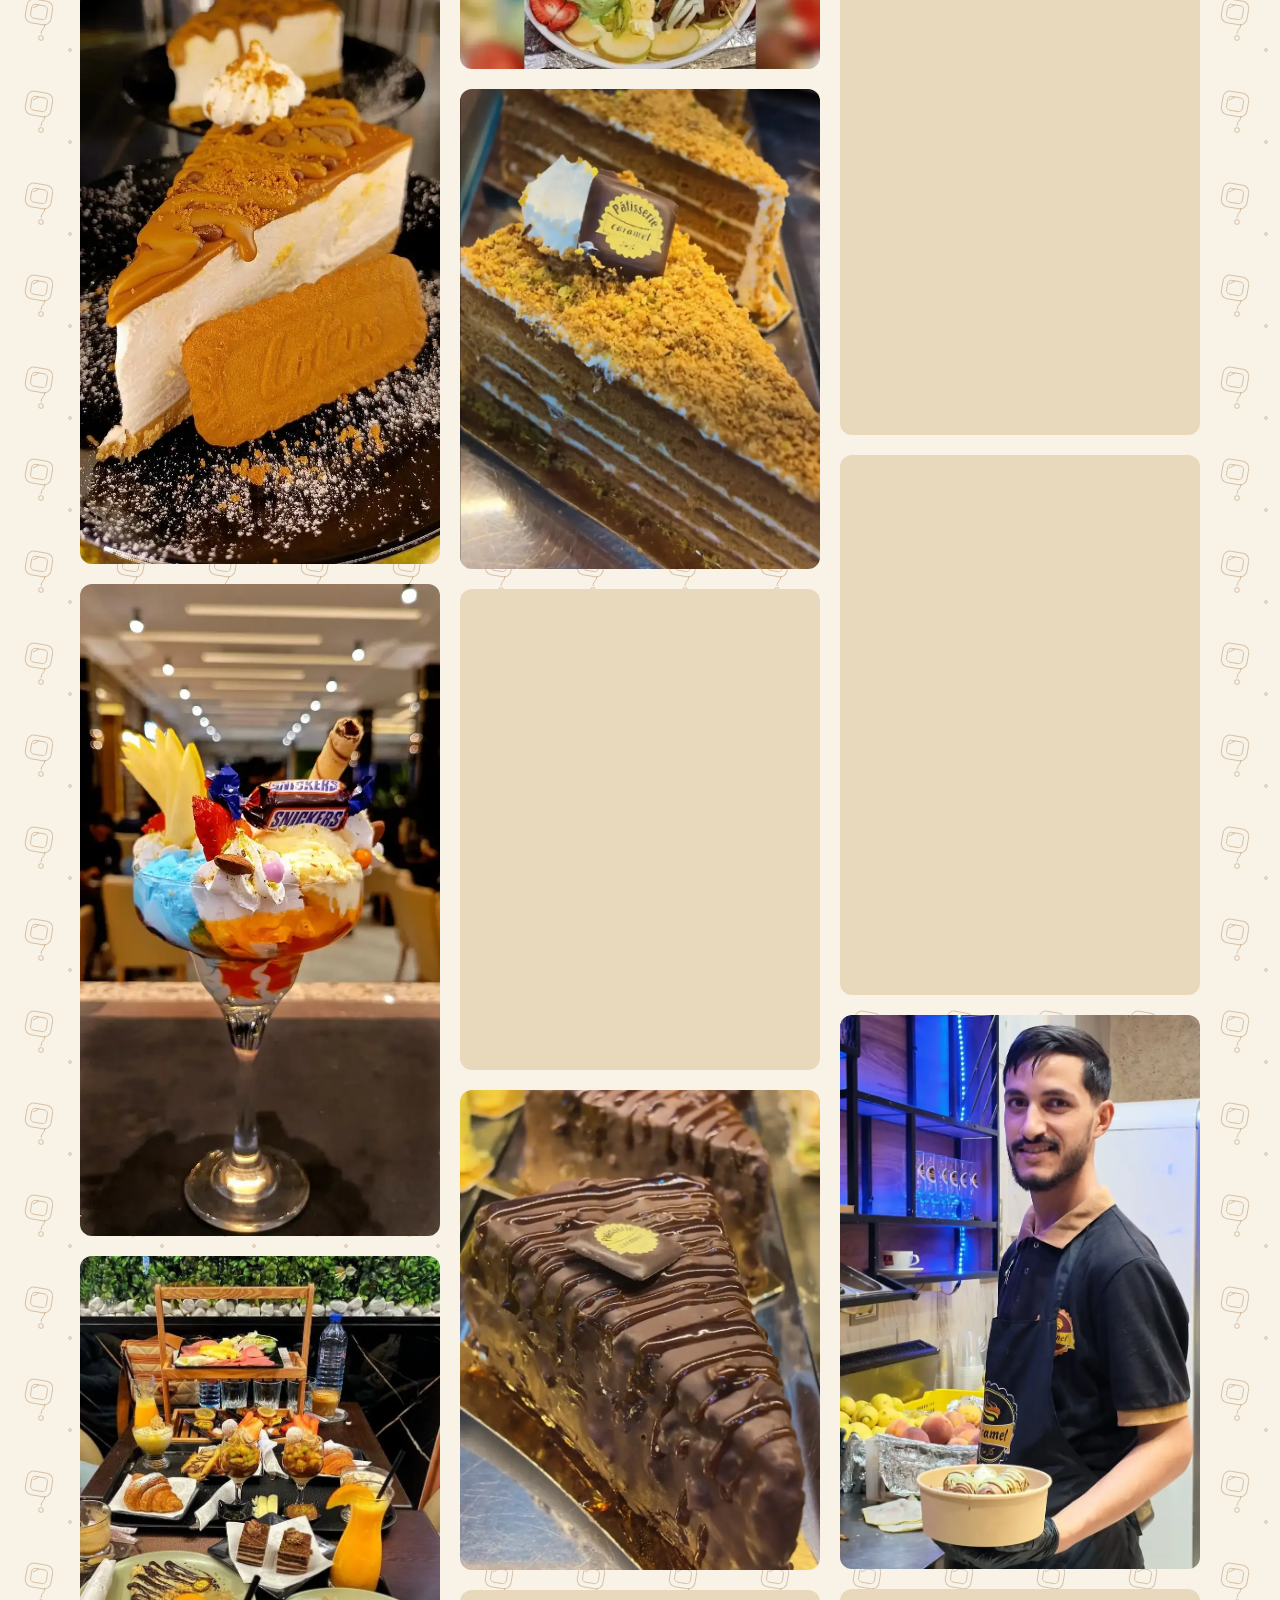
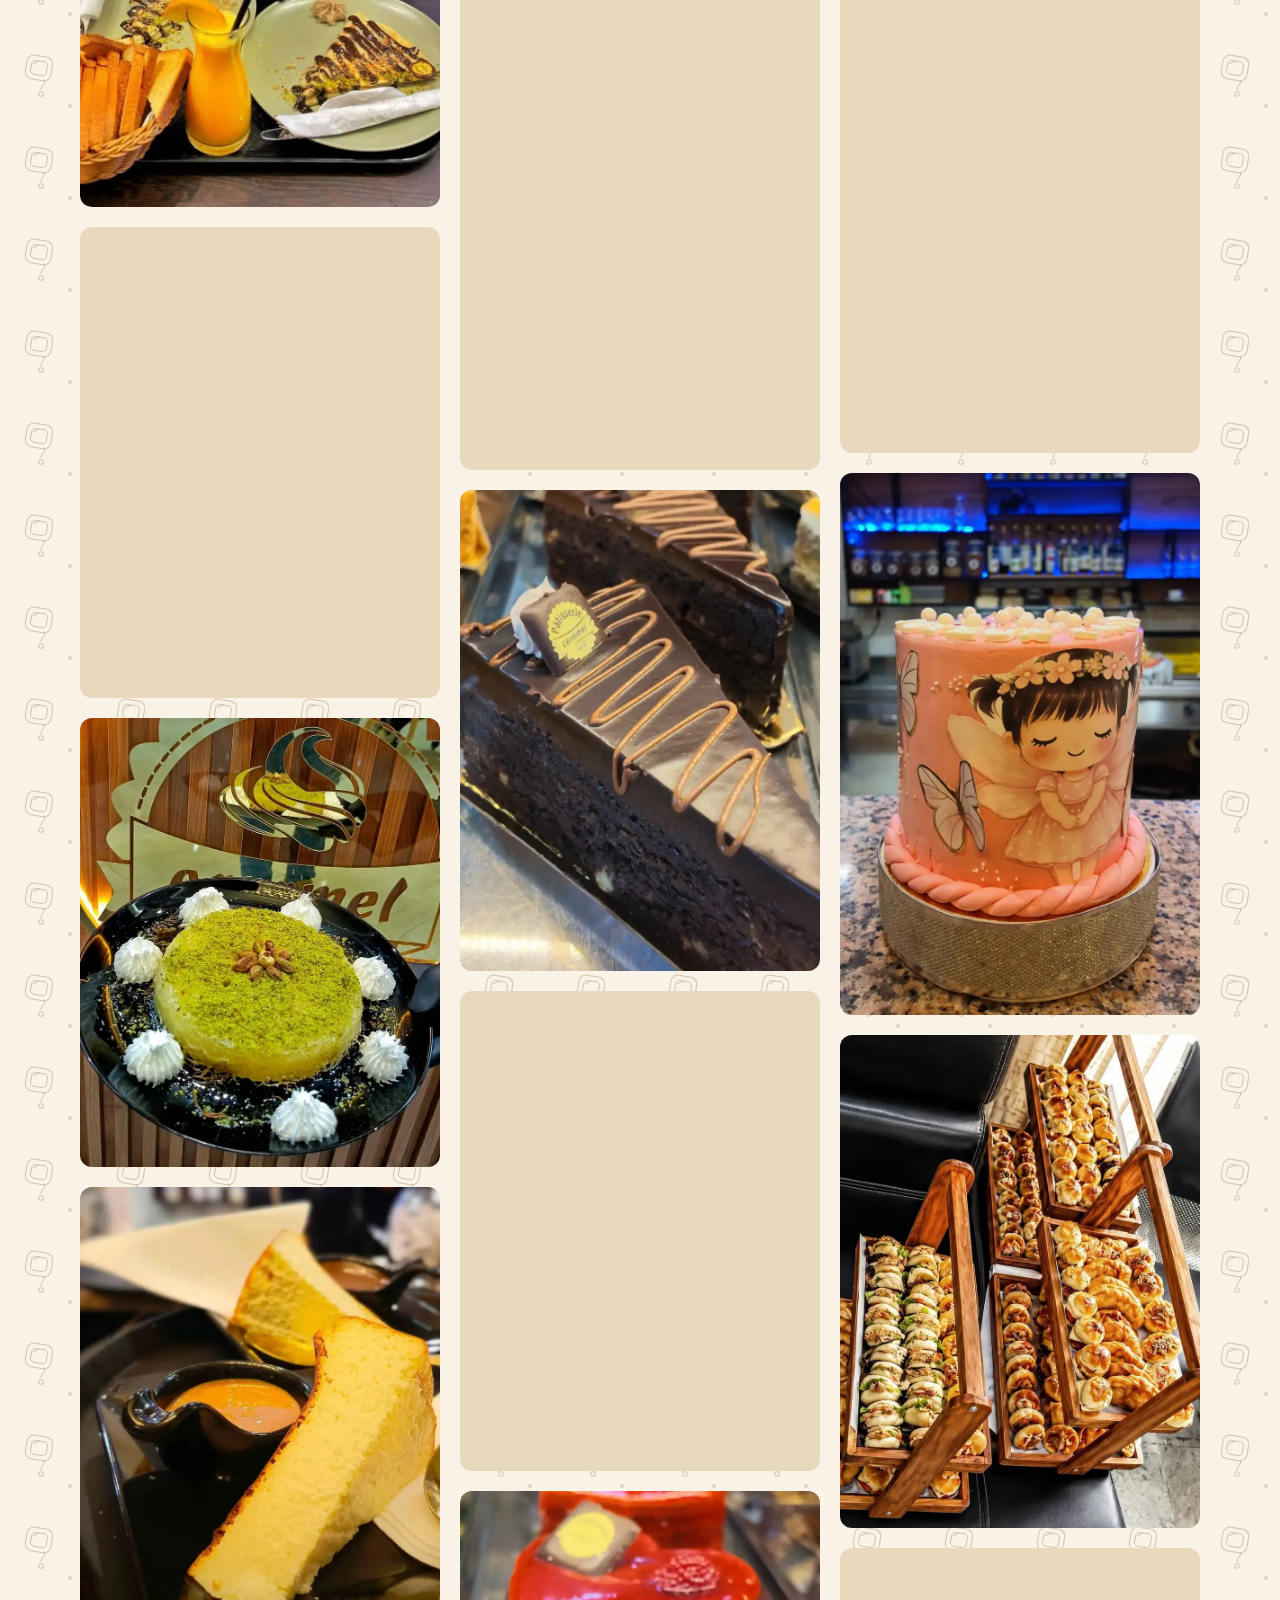
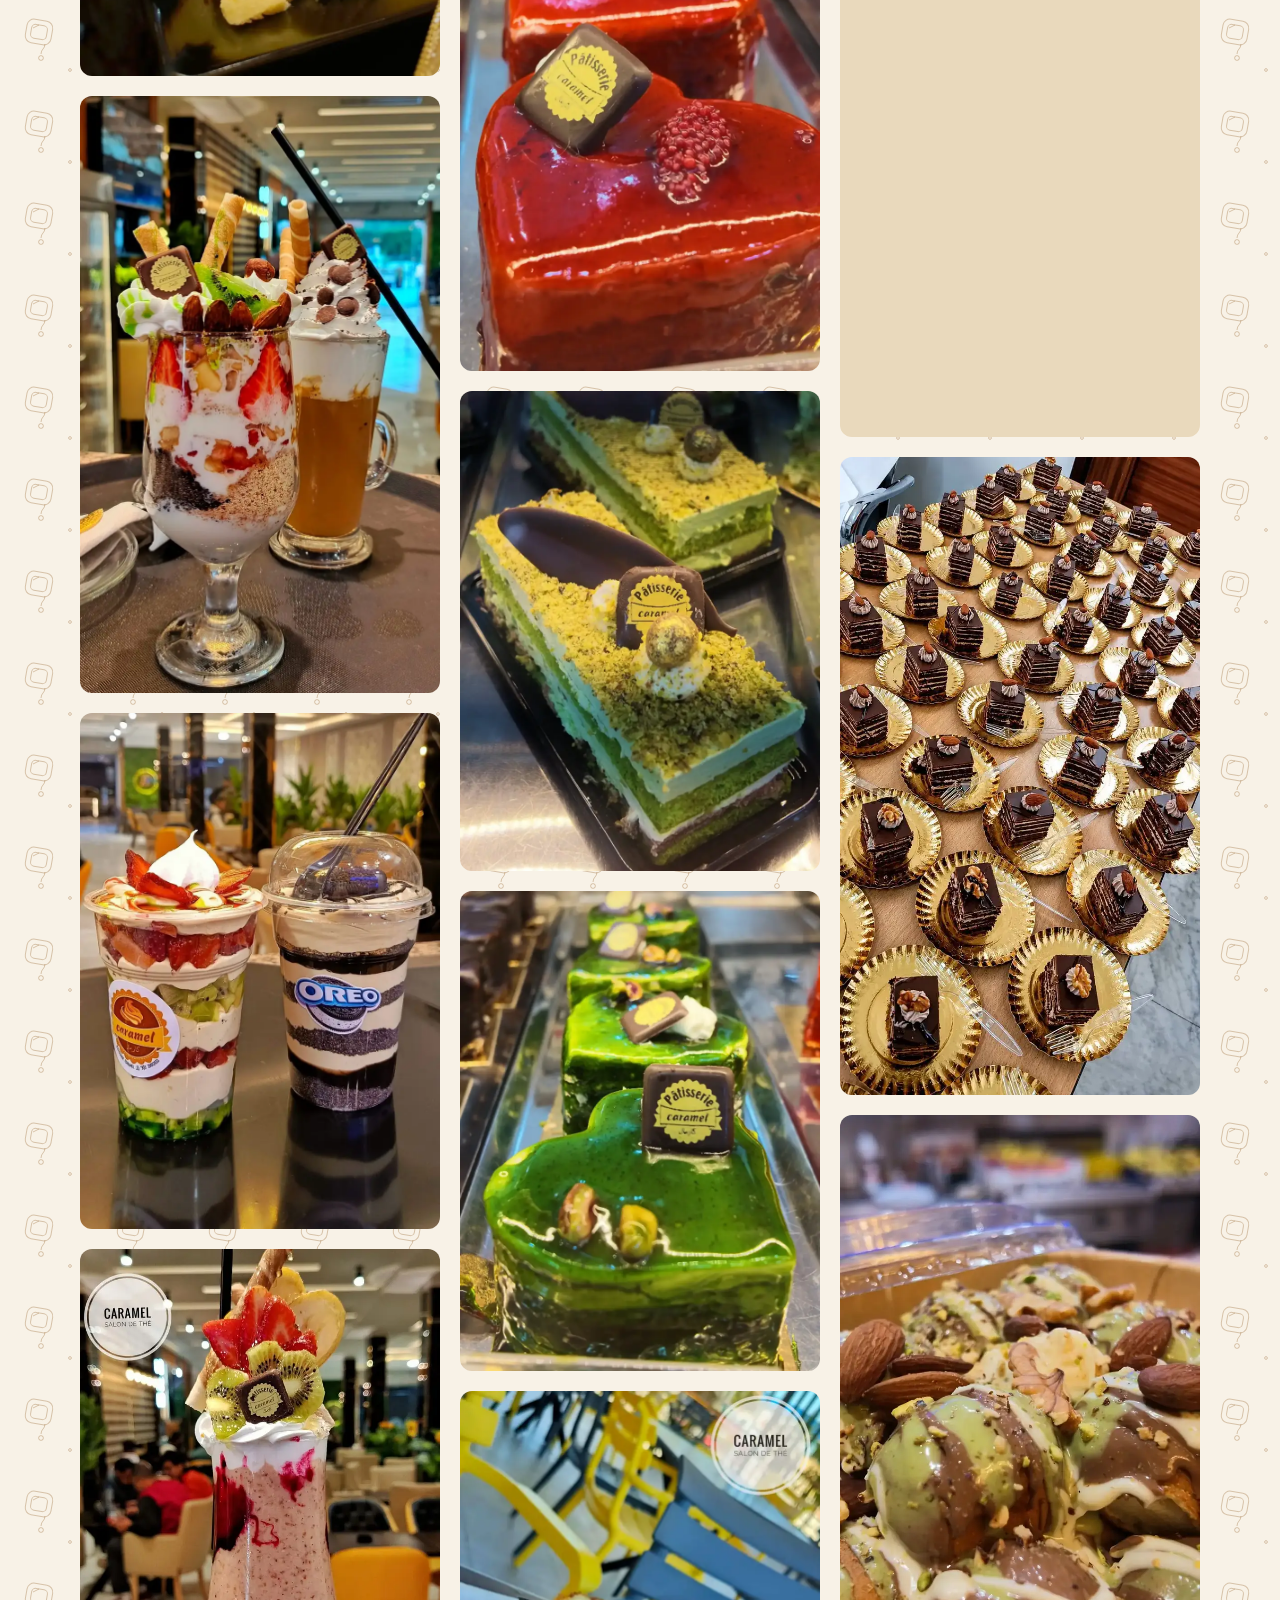
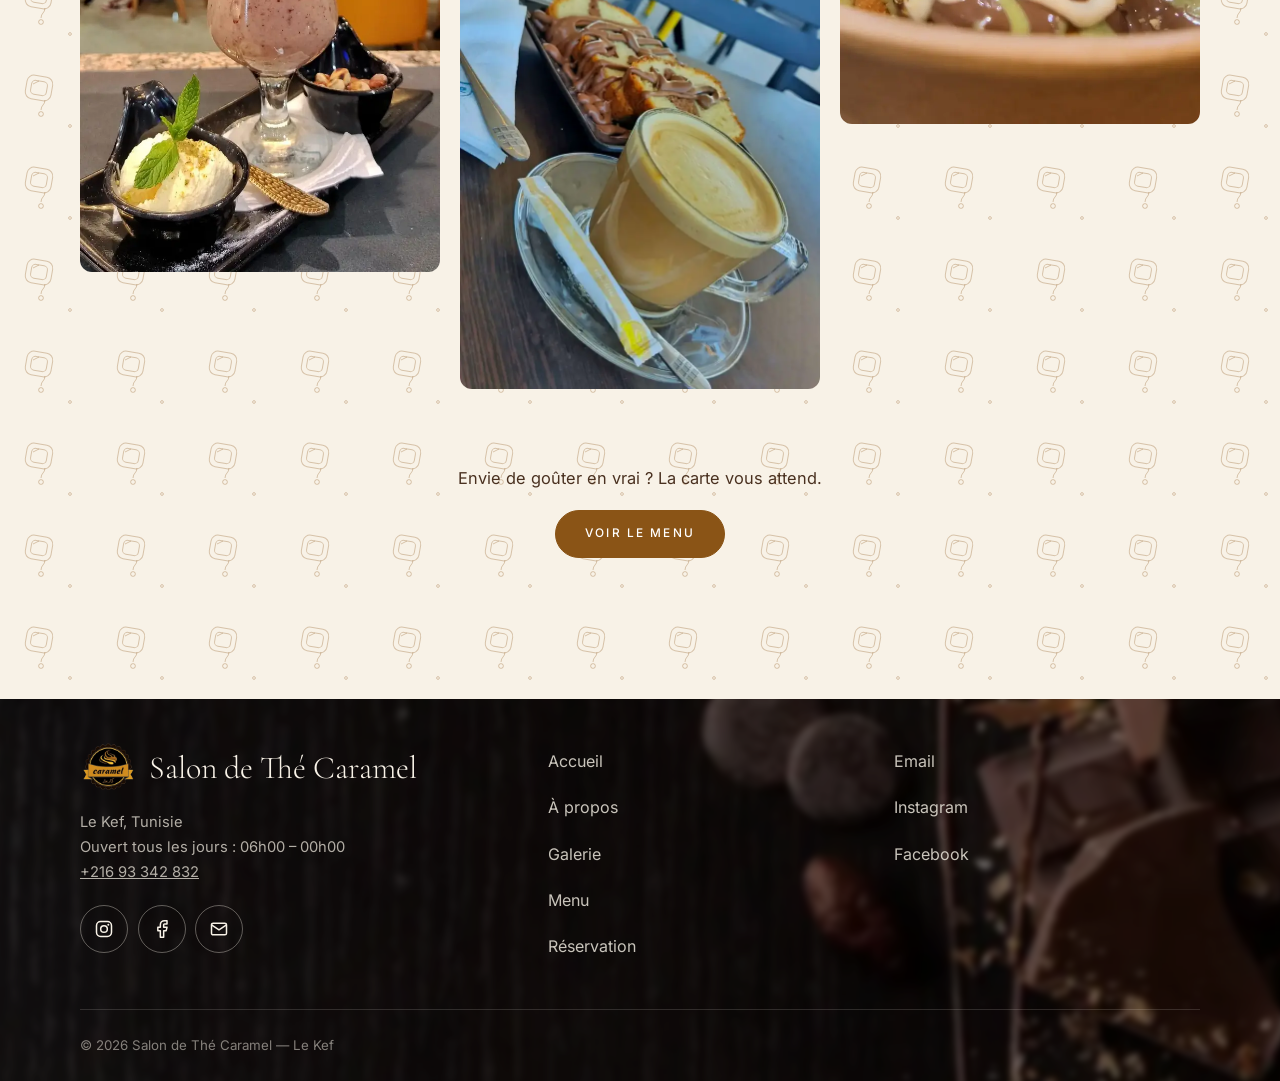
==== commit 23cb10f4: "Stacked Petit Dejeuner chip keeps original uppercase pill style" ====
--- a/gallery.html
+++ b/gallery.html
@@ -18,7 +18,7 @@
   <link rel="manifest" href="site.webmanifest">
   <link rel="preload" href="assets/fonts/cormorant-garamond-latin-300-normal.woff2" as="font" type="font/woff2" crossorigin>
   <link rel="preload" href="assets/fonts/inter-latin-400-normal.woff2" as="font" type="font/woff2" crossorigin>
-  <link rel="stylesheet" href="assets/site.css?v=42">
+  <link rel="stylesheet" href="assets/site.css?v=43">
 </head>
 <body>
   <nav class="nav" aria-label="Navigation principale">
--- a/assets/site.css
+++ b/assets/site.css
@@ -123,7 +123,7 @@
 .band .chips a{text-align:center;justify-content:center}
 @media(max-width:760px){.band .chips{grid-template-columns:repeat(2,1fr)}.band .chips a{white-space:normal}}
 /* stacked two-line chip: "Petit" over "déjeuner", like the mockup */
-.band .chips a.stack{text-transform:none;text-align:center;line-height:1.55}
+.band .chips a.stack{text-align:center;line-height:1.55}
 .band-grid{display:grid;grid-template-columns:1.02fr .98fr;gap:clamp(2rem,4vw,3.5rem);align-items:center}
 .band-grid .dish{margin:0}
 .band-grid .dish img{width:100%;border-radius:var(--r);box-shadow:0 24px 60px -20px rgba(0,0,0,.55)}
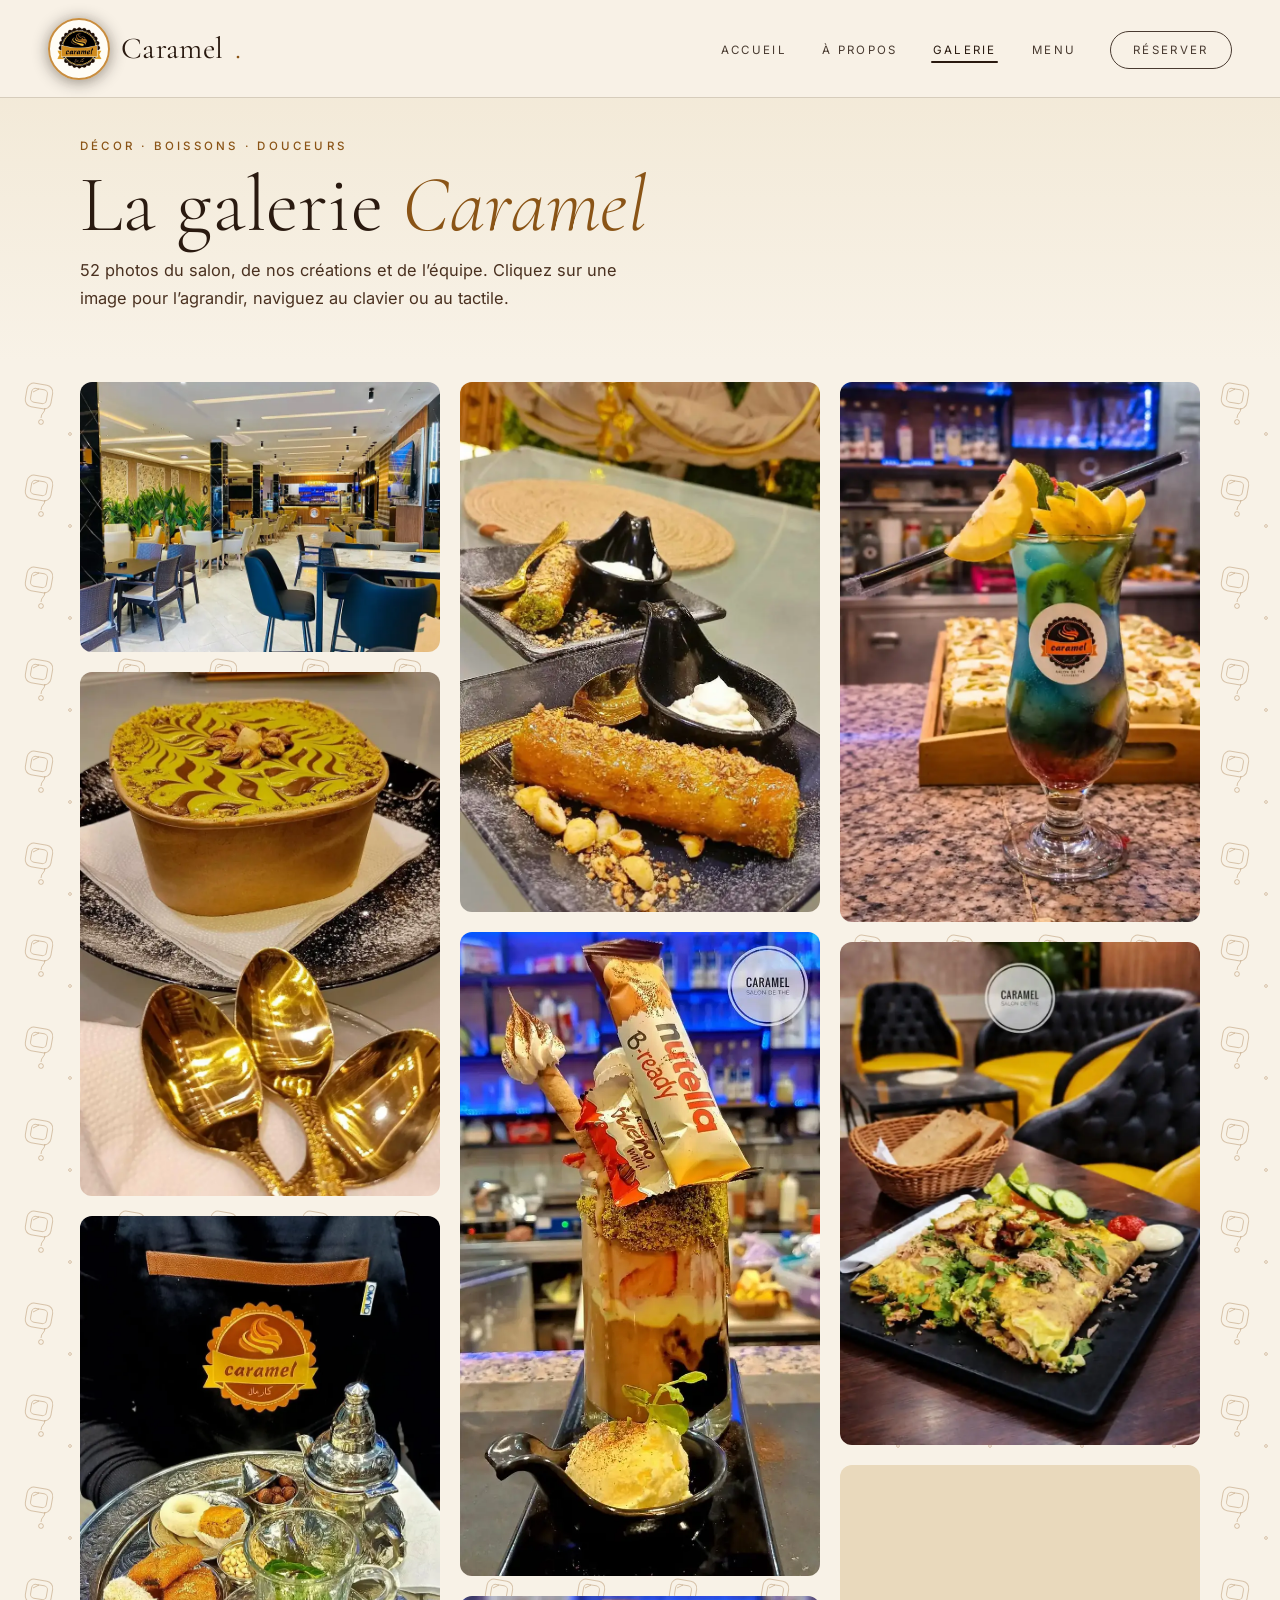
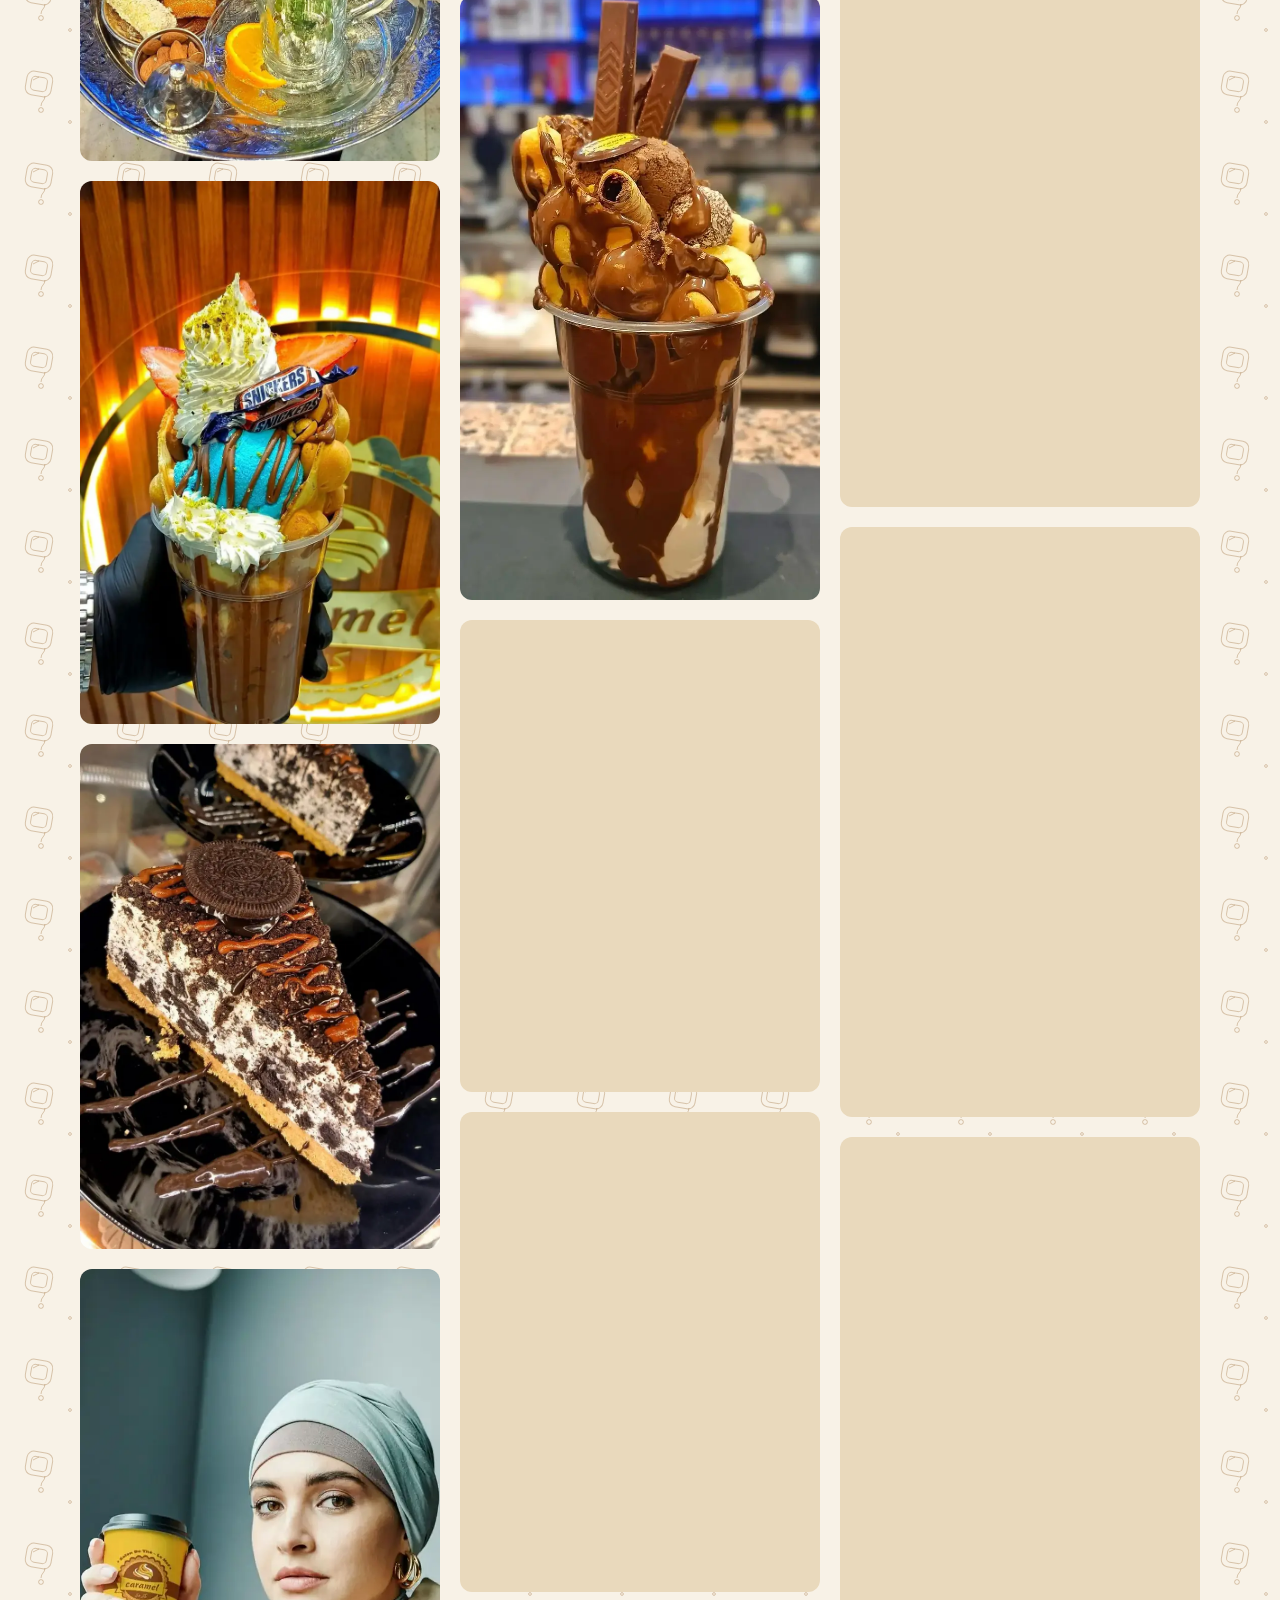
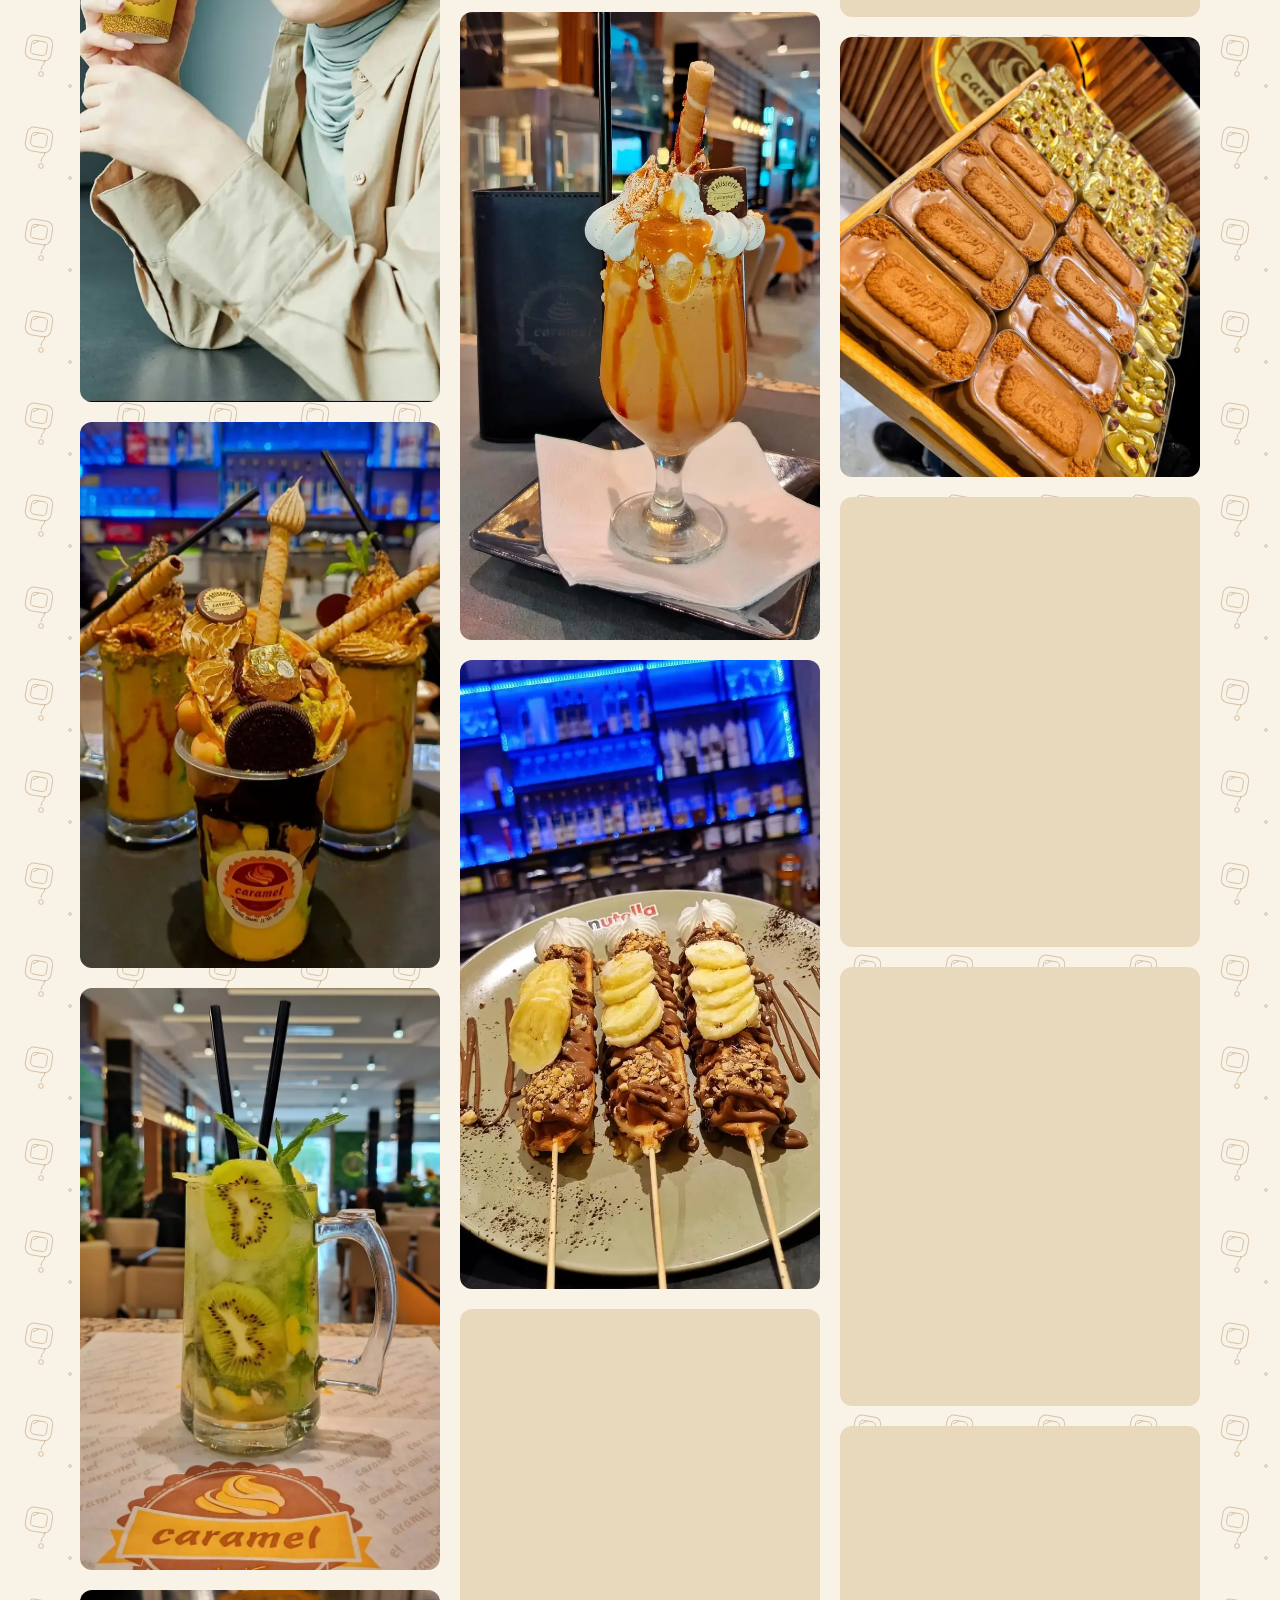
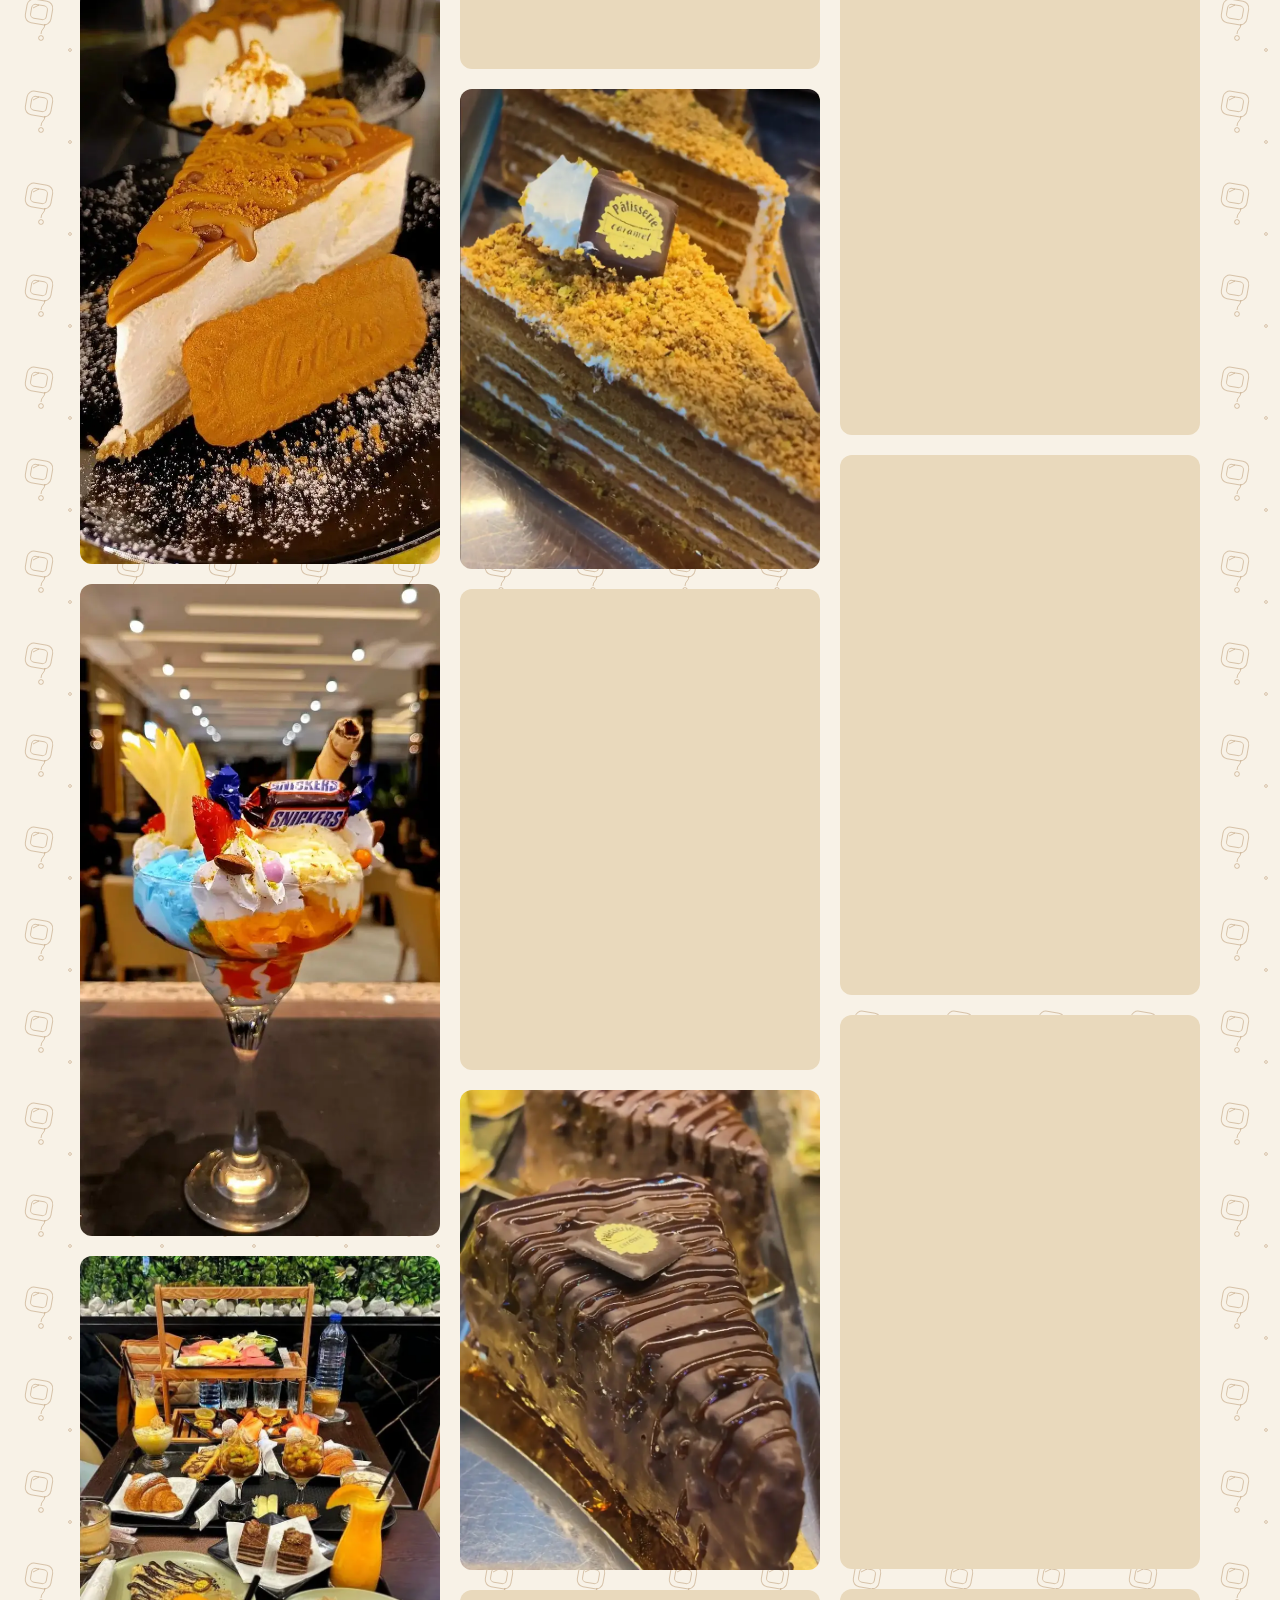
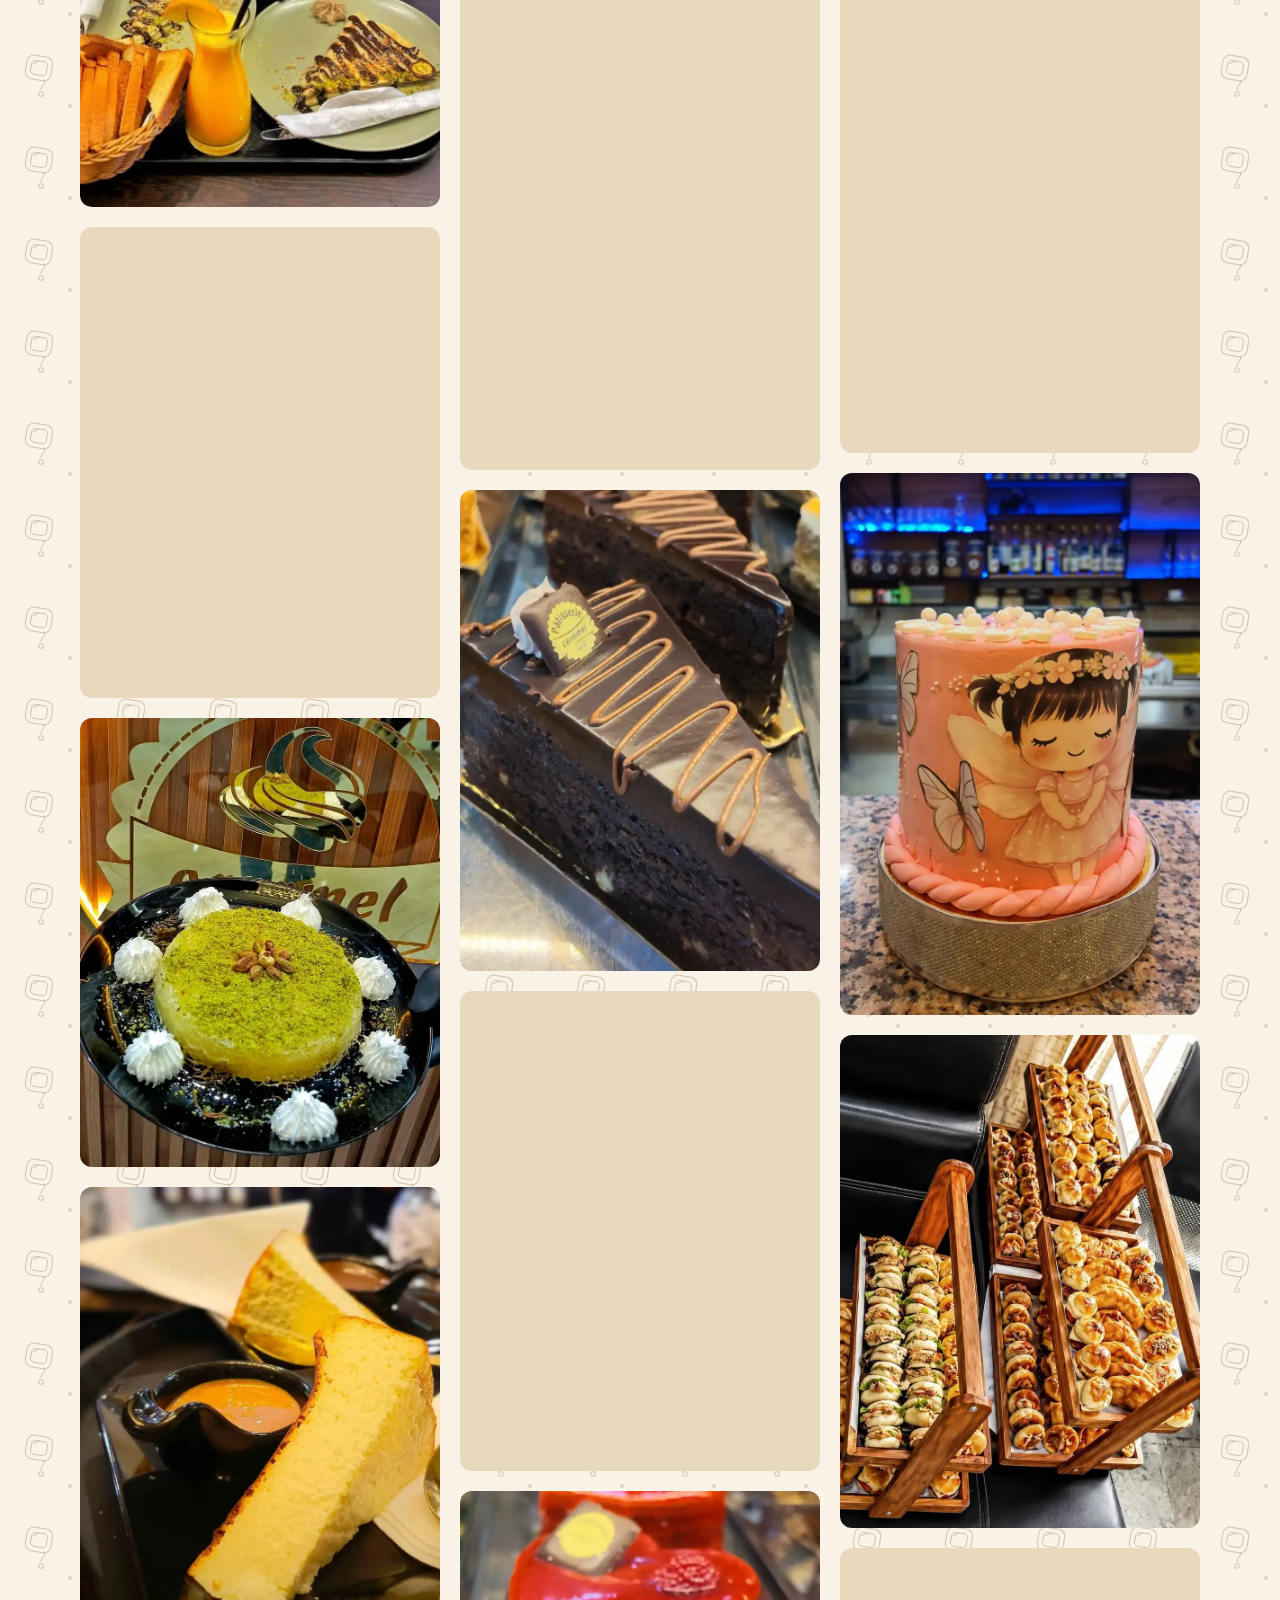
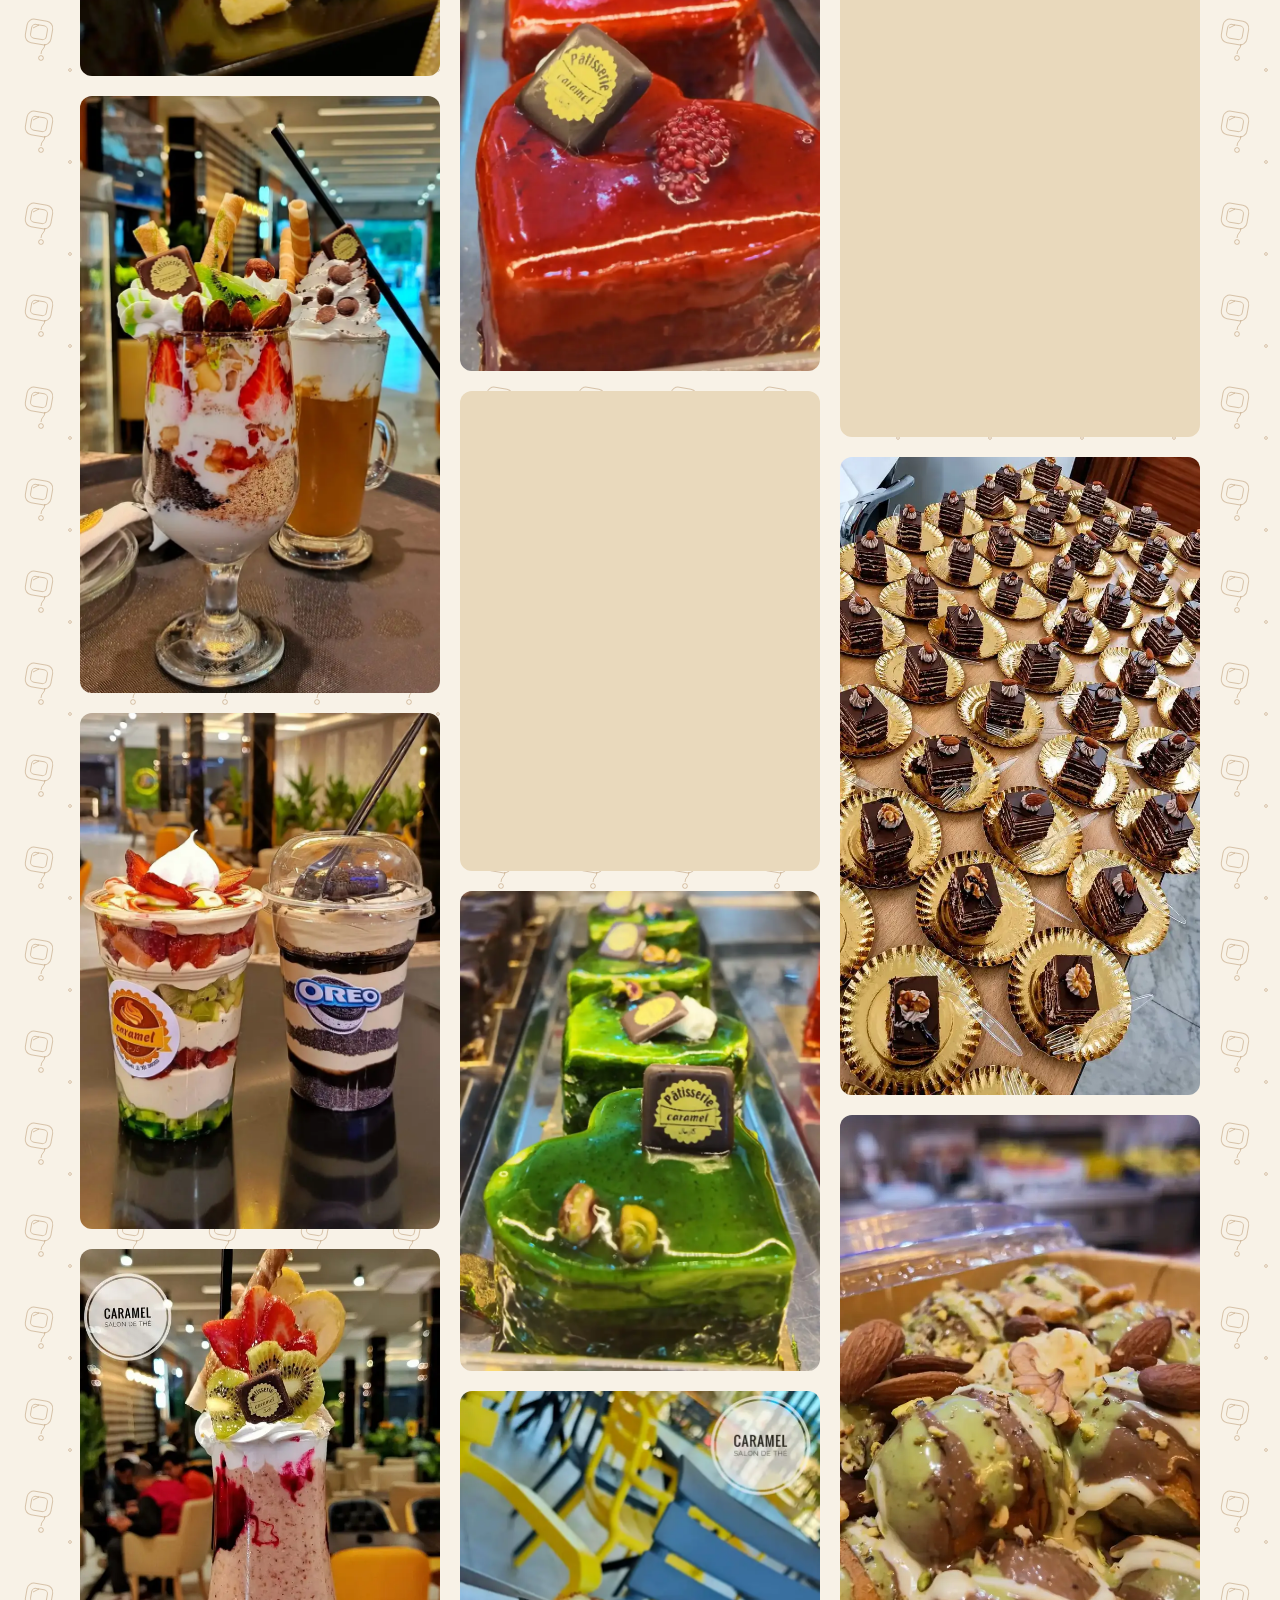
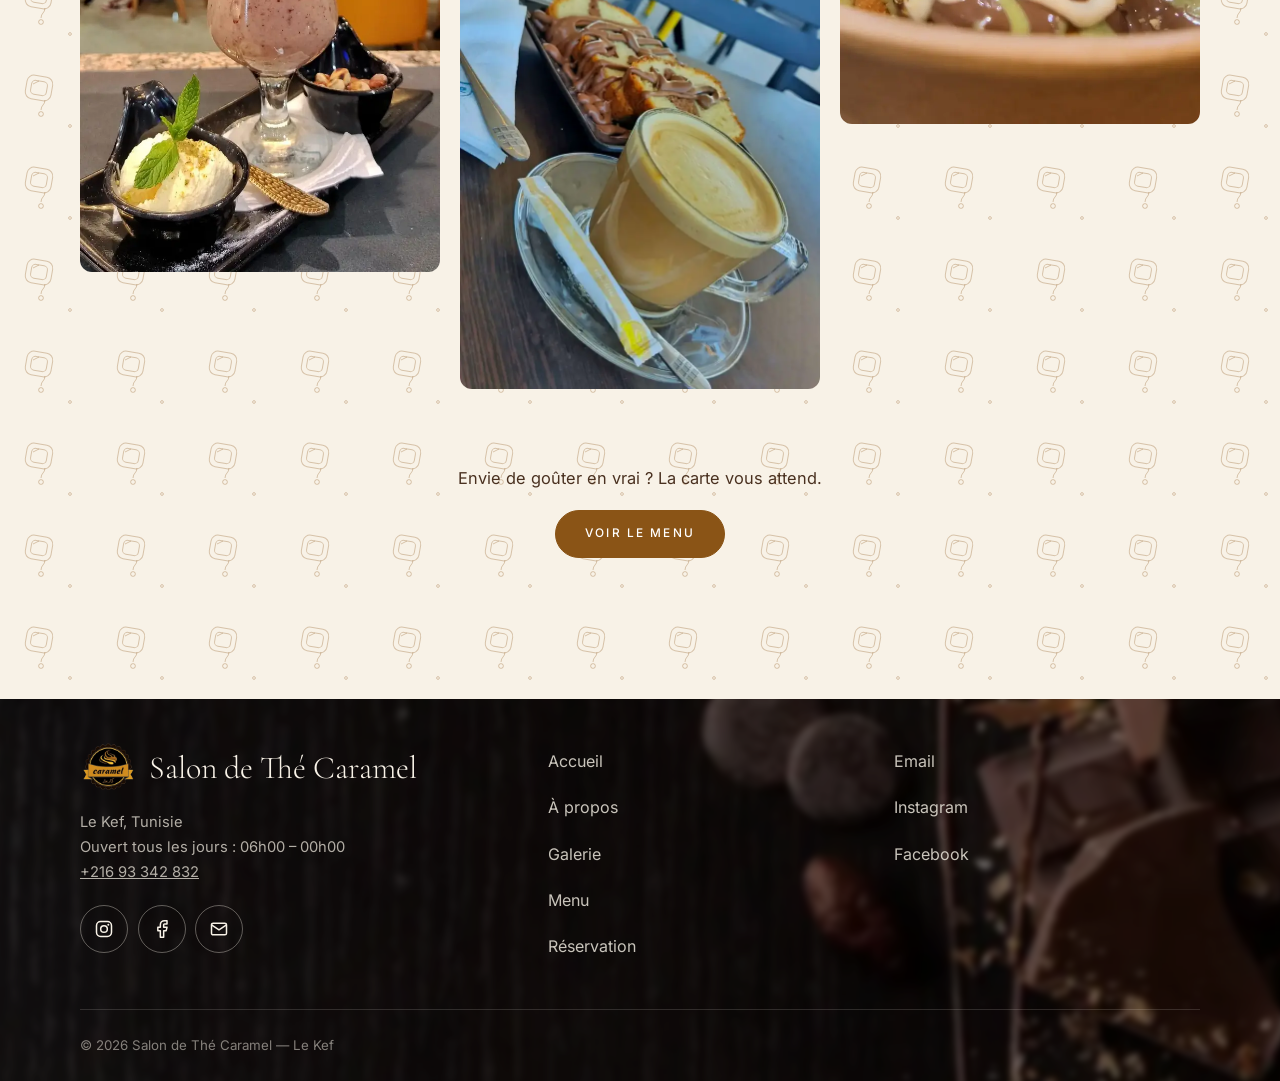
==== commit b72e045c: "Phone-only menu centering: even inset, single column, no shift" ====
--- a/gallery.html
+++ b/gallery.html
@@ -18,7 +18,7 @@
   <link rel="manifest" href="site.webmanifest">
   <link rel="preload" href="assets/fonts/cormorant-garamond-latin-300-normal.woff2" as="font" type="font/woff2" crossorigin>
   <link rel="preload" href="assets/fonts/inter-latin-400-normal.woff2" as="font" type="font/woff2" crossorigin>
-  <link rel="stylesheet" href="assets/site.css?v=43">
+  <link rel="stylesheet" href="assets/site.css?v=45">
 </head>
 <body>
   <nav class="nav" aria-label="Navigation principale">
@@ -93,6 +93,6 @@
     </div>
   </footer>
   <script src="assets/gallery-data.js"></script>
-  <script src="assets/site.js?v=27"></script>
+  <script src="assets/site.js?v=28"></script>
 </body>
 </html>
--- a/assets/site.css
+++ b/assets/site.css
@@ -199,20 +199,20 @@
 .menu-tools .row{display:flex;gap:.8rem;align-items:center;flex-wrap:wrap}
 .search{flex:1;min-width:220px;display:flex;align-items:center;gap:.6rem;background:var(--card);border:1px solid var(--line);border-radius:999px;padding:.35rem .35rem .35rem 1.1rem}
 .search svg{width:18px;height:18px;color:var(--car);flex:none}
-.search input{border:0;background:none;flex:1;font:inherit;min-height:44px;color:var(--choc)}
+.search input{border:0;background:none;flex:1;min-width:0;width:100%;font:inherit;min-height:44px;color:var(--choc)}
 .search input:focus{outline:none}
 .search:focus-within{outline:3px solid var(--car-bright);outline-offset:2px}
-.cats{display:flex;gap:.5rem;overflow-x:auto;padding:.4rem 0;scrollbar-width:none;touch-action:pan-x;overscroll-behavior-x:contain;-webkit-overflow-scrolling:touch}
+.cats{display:flex;gap:.5rem;overflow-x:auto;padding:.4rem 0;scrollbar-width:none;touch-action:pan-x pan-y;overscroll-behavior-x:contain;-webkit-overflow-scrolling:touch}
 .cats::-webkit-scrollbar{display:none}
 .cats a{white-space:nowrap;border:1px solid var(--line);border-radius:999px;padding:.6rem 1.1rem;font-size:.72rem;letter-spacing:.12em;text-transform:uppercase;text-decoration:none;color:var(--choc-2);min-height:44px;display:inline-flex;align-items:center;transition:background .2s,color .2s,transform .15s}
 .cats a.on,.cats a:hover{background:var(--choc);border-color:var(--choc);color:var(--cream)}
 .cats a:active{transform:scale(.94)}
-.count{font-size:.8rem;letter-spacing:.08em;color:var(--choc-2);transition:opacity .25s}
+.count{font-size:.8rem;letter-spacing:.08em;color:var(--choc-2);transition:opacity .25s;margin-left:auto;white-space:nowrap}
 .mc{padding:2rem 0 .75rem;scroll-margin-top:calc(var(--nav-h) + 130px);animation:fadeup .45s cubic-bezier(.2,.7,.2,1)}
 @keyframes fadeup{from{opacity:0;transform:translateY(14px)}to{opacity:1;transform:none}}
 .mc>h2{font:300 clamp(2rem,4vw,3rem) var(--serif);margin:0 0 .25rem}
 .mc>.sub{color:var(--choc-2);font-size:.92rem;margin:0 0 1.5rem}
-.cols{columns:2 24rem;column-gap:3.5rem}
+.cols{columns:2 20rem;column-gap:2.5rem}
 .mi{break-inside:avoid;display:flex;align-items:baseline;gap:.6rem;flex-wrap:wrap;padding:.55rem .6rem;margin:0 -.6rem;border-radius:10px;border-bottom:1px dotted transparent;transition:background .2s,transform .2s}
 .mi:hover{background:var(--card);box-shadow:var(--sh);transform:translateX(4px)}
 .mi b{font-weight:500}
@@ -228,7 +228,7 @@
 [data-menu].rich .mi.has-desc:hover .org,[data-menu].rich .mi.has-desc:focus-within .org,[data-menu].rich .mi.has-desc.open .org{padding:.9rem 1rem;border-color:var(--line-soft);box-shadow:var(--sh)}
 [data-menu].rich .mi .org li{display:flex;gap:.55rem;align-items:flex-start;line-height:1.5}
 [data-menu].rich .mi .org li::before{content:"";width:16px;height:16px;flex:none;margin-top:.2rem;border-radius:50%;background-color:var(--car);background-image:url("data:image/svg+xml,%3Csvg xmlns='http://www.w3.org/2000/svg' viewBox='0 0 24 24' fill='none' stroke='white' stroke-width='3.5' stroke-linecap='round' stroke-linejoin='round'%3E%3Cpath d='m5 13 4 4 10-11'/%3E%3C/svg%3E");background-size:9px;background-position:center;background-repeat:no-repeat}
-[data-menu].rich .mi.has-desc::after{content:"+";margin-left:auto;font-weight:500;color:var(--car)}
+[data-menu].rich .mi.has-desc::after{content:"+";margin-left:auto;flex:none;font-weight:500;color:var(--car)}
 [data-menu].rich .mi.has-desc:hover::after,[data-menu].rich .mi.has-desc.open::after{content:"–"}
 .mi.hide{display:none}
 @keyframes miIn{from{opacity:0;transform:translateY(12px)}to{opacity:1;transform:none}}
@@ -236,8 +236,9 @@
 .no-result{display:none;text-align:center;padding:3rem 0;color:var(--choc-2)}
 .no-result.show{display:block}
 .mc-head{display:flex;align-items:center;gap:1.4rem;margin:0 0 1.5rem}
+.mc-head>div{min-width:0}
 .mc-head>img{width:104px;height:104px;object-fit:cover;border-radius:22px;flex:none;box-shadow:var(--sh)}
-.mc-head h2{margin:0}
+.mc-head h2{margin:0;overflow-wrap:break-word}
 .mc-head .sub{margin:.15rem 0 0}
 .menu-boards{display:grid;grid-template-columns:repeat(3,1fr);gap:1.25rem;margin:2rem 0 .75rem}
 .menu-boards img{border-radius:var(--r-s);box-shadow:var(--sh);transition:transform .35s cubic-bezier(.2,.7,.2,1);width:100%;height:100%;aspect-ratio:4/3;object-fit:cover}
@@ -328,10 +329,14 @@
 /* responsive */
 @media(max-width:1020px){
   .nav ul{gap:.7rem}
-  .nav .l{letter-spacing:.12em;padding:.7rem .05rem}
+  .nav .l{letter-spacing:.12em;padding:.9rem .3rem;min-height:44px;display:inline-flex;align-items:center}
   .nav .cta{padding:.6rem 1rem !important}
   .logo{font-size:1.45rem}
   .cards{grid-template-columns:1fr 1fr}
+  .band-grid{grid-template-columns:1fr}
+  .cta-grid{grid-template-columns:1fr}
+  .cta-grid .pic{min-height:280px;order:-1}
+  .menu-boards{grid-template-columns:1fr 1fr}
   .mosaic a:nth-child(n){grid-column:span 2 !important;margin-top:0 !important}
   .mosaic{grid-template-columns:repeat(6,1fr)}
   .foot .grid{grid-template-columns:1fr 1fr}
@@ -378,7 +383,16 @@
   .scroll-hint{display:none}
   .mosaic{grid-template-columns:1fr 1fr}
   .mosaic a:nth-child(n){grid-column:auto !important}
-  .menu-tools{top:var(--nav-h);background:var(--cream);backdrop-filter:none}
+  .menu-tools{top:var(--nav-h);background:var(--cream);backdrop-filter:none;padding:.7rem 0}
+  .menu-tools .row{gap:.5rem}
+  .search{flex:1 1 100%;min-width:0}
+  .count{font-size:.75rem}
+  .mq-btn{width:44px;height:44px}
+  /* phone-only: single centered column, even left/right inset — laptop untouched */
+  .cols{columns:1;column-gap:0}
+  .mi{margin:0;padding:.7rem .9rem;gap:.55rem;border-radius:12px}
+  .mi:hover{transform:none}
+  .mi i{min-width:1rem}
 }
 @media(prefers-reduced-motion:reduce){
   html{scroll-behavior:auto}
@@ -394,5 +408,13 @@
 .actionbar a svg{width:17px;height:17px;flex:none}
 .ab-call{color:var(--cream);border:1px solid rgba(248,242,231,.4)}
 .ab-book{background:var(--car);color:#fff}
-@media(min-width:761px){.actionbar{display:none}}
+@media(min-width:761px) and (min-height:501px){.actionbar{display:none}}
 @media(max-width:760px){body{padding-bottom:104px}}
+@media(orientation:landscape) and (max-height:500px){
+  body{padding-bottom:104px}
+  .nav ul{justify-content:flex-start;padding-top:5.5rem;gap:.15rem}
+  .nav ul .l{font:300 1.5rem var(--serif);padding:.4rem}
+  .nav ul .m-foot{margin-top:1rem;gap:.6rem}
+  .hero .wrap{padding-bottom:1.5rem}
+  .scroll-hint{display:none}
+}
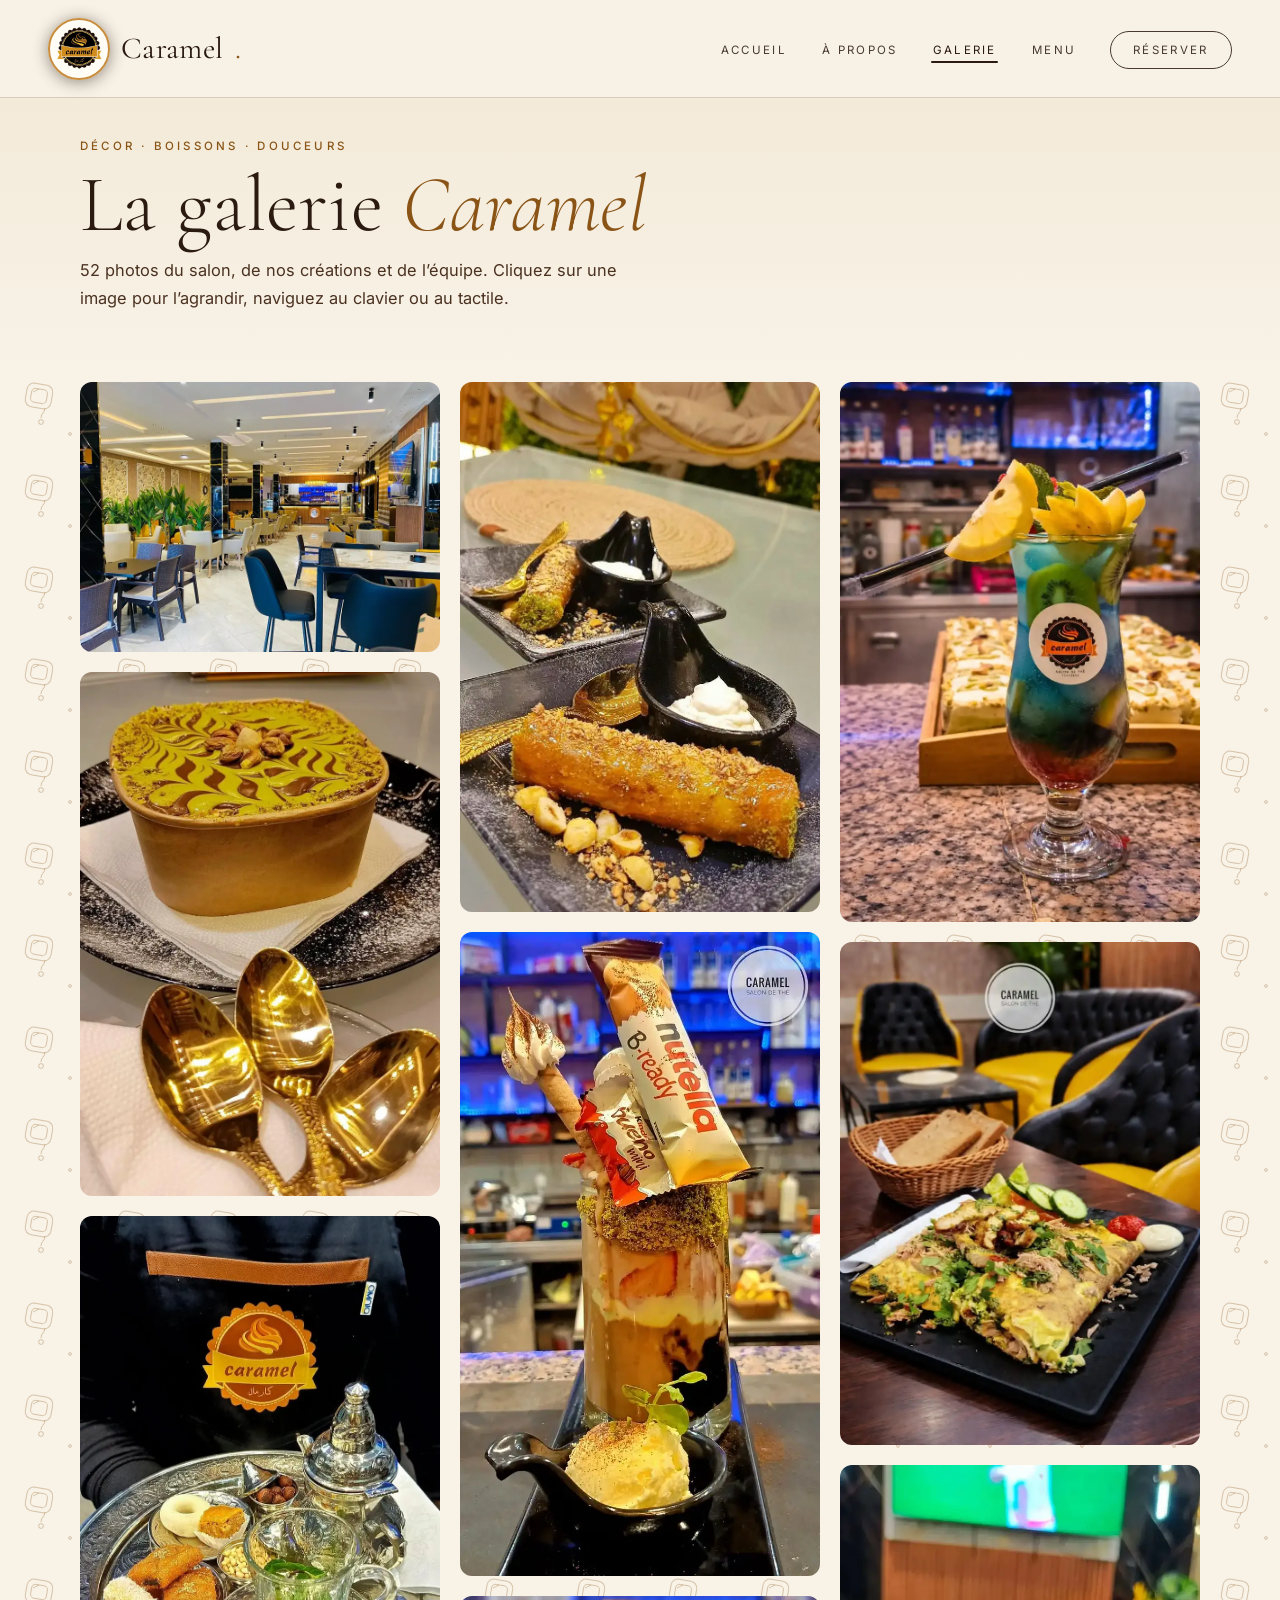
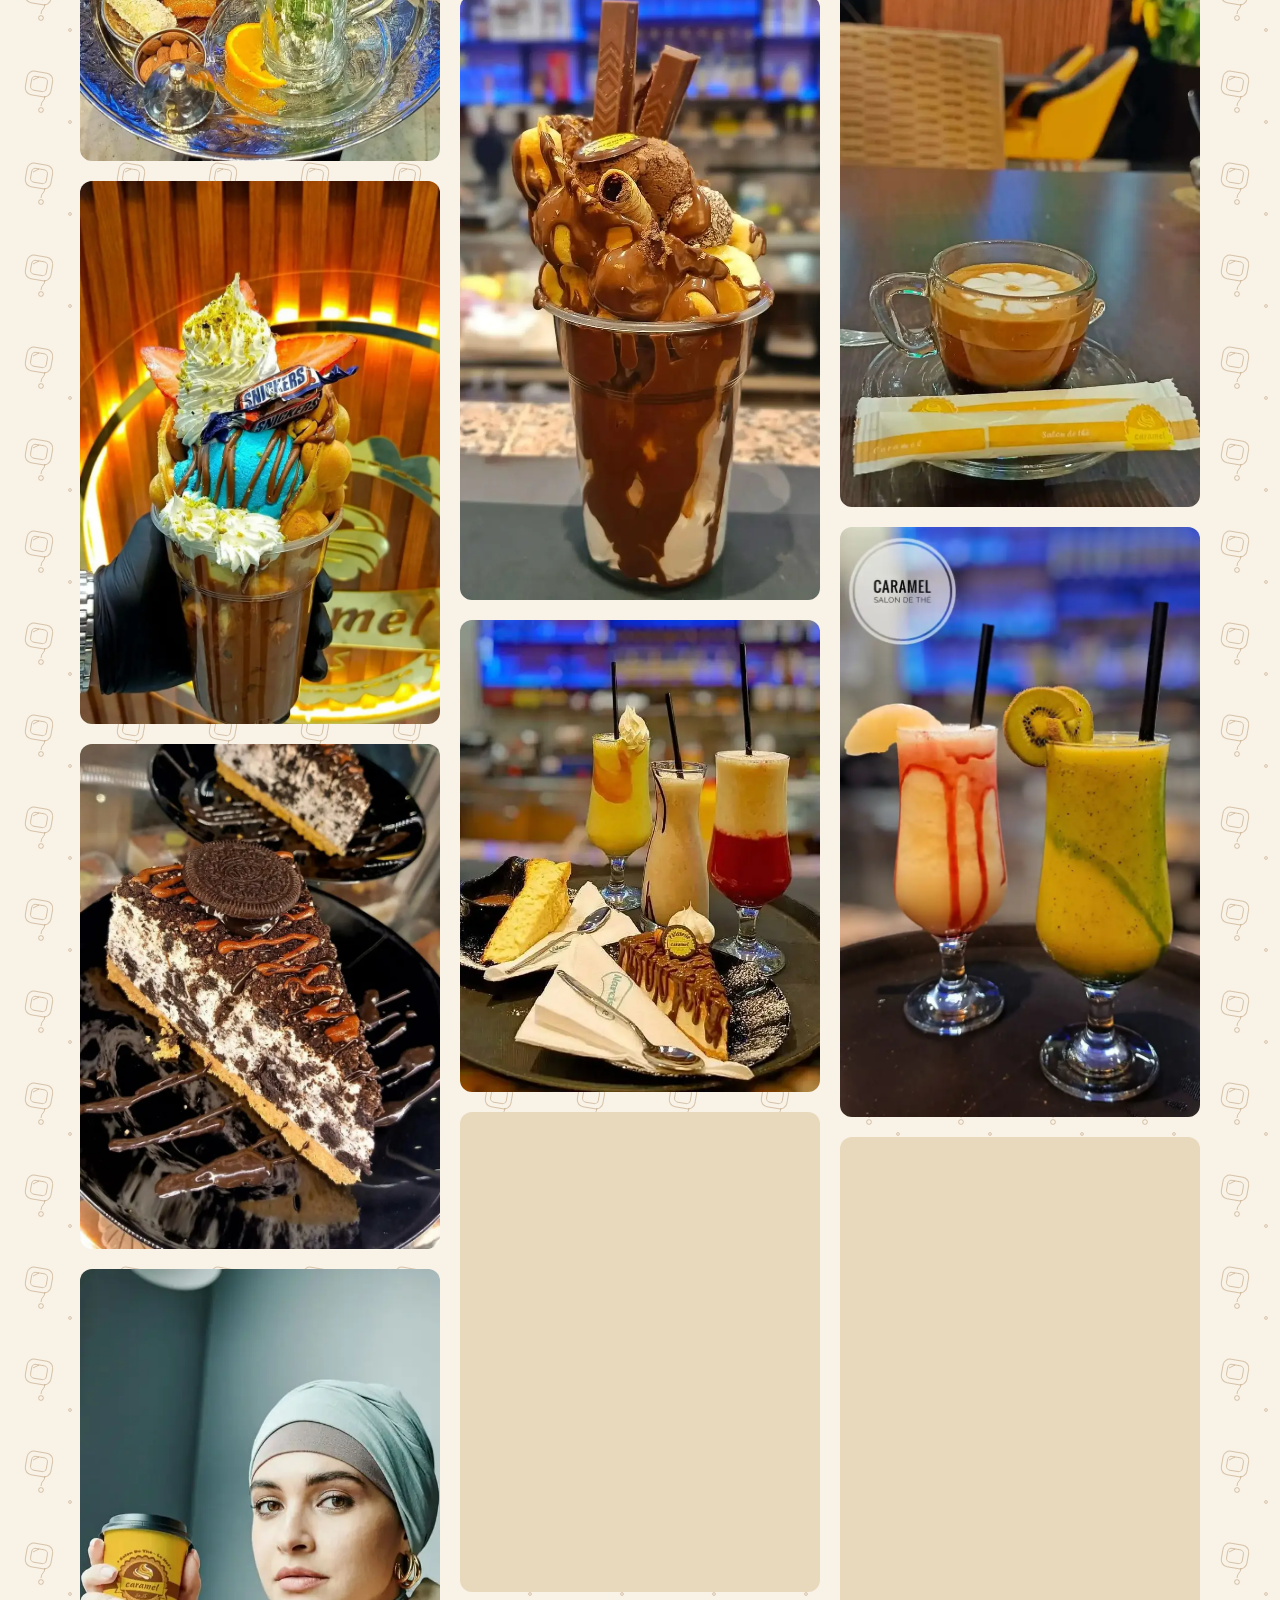
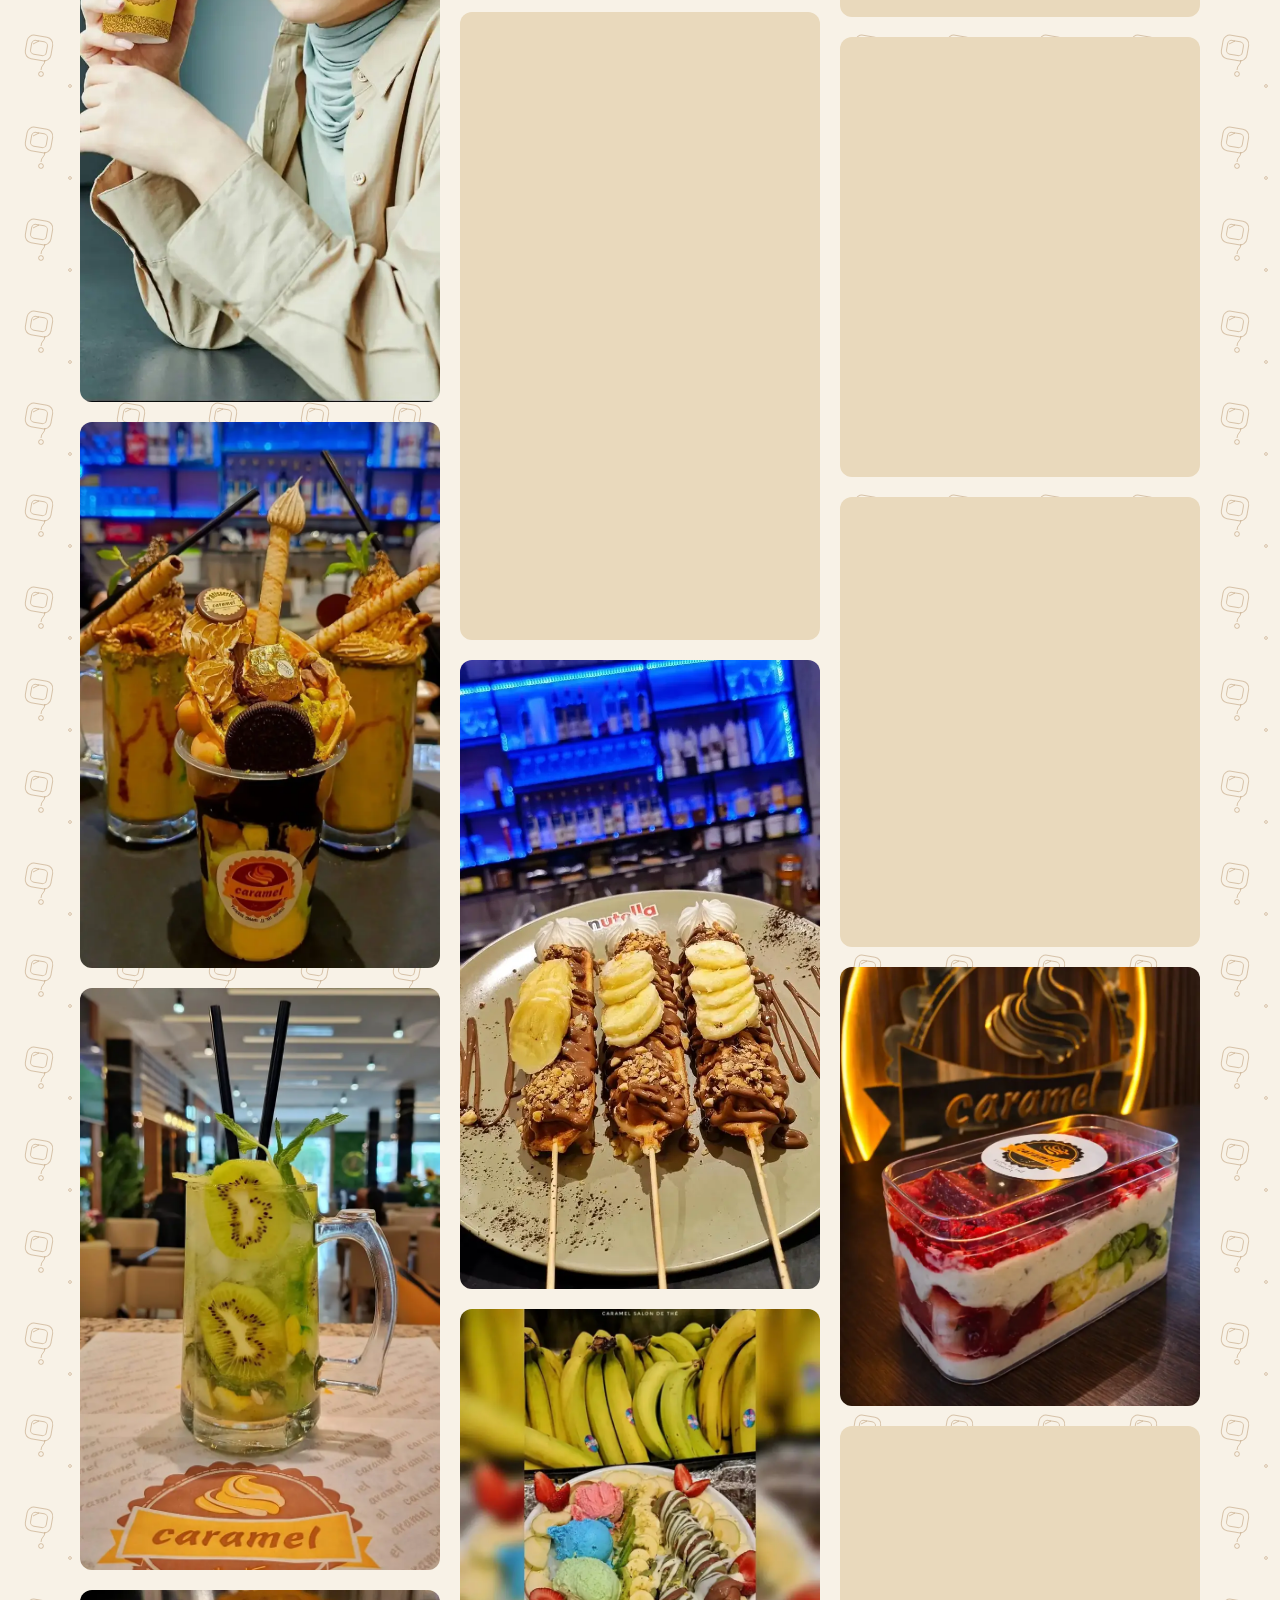
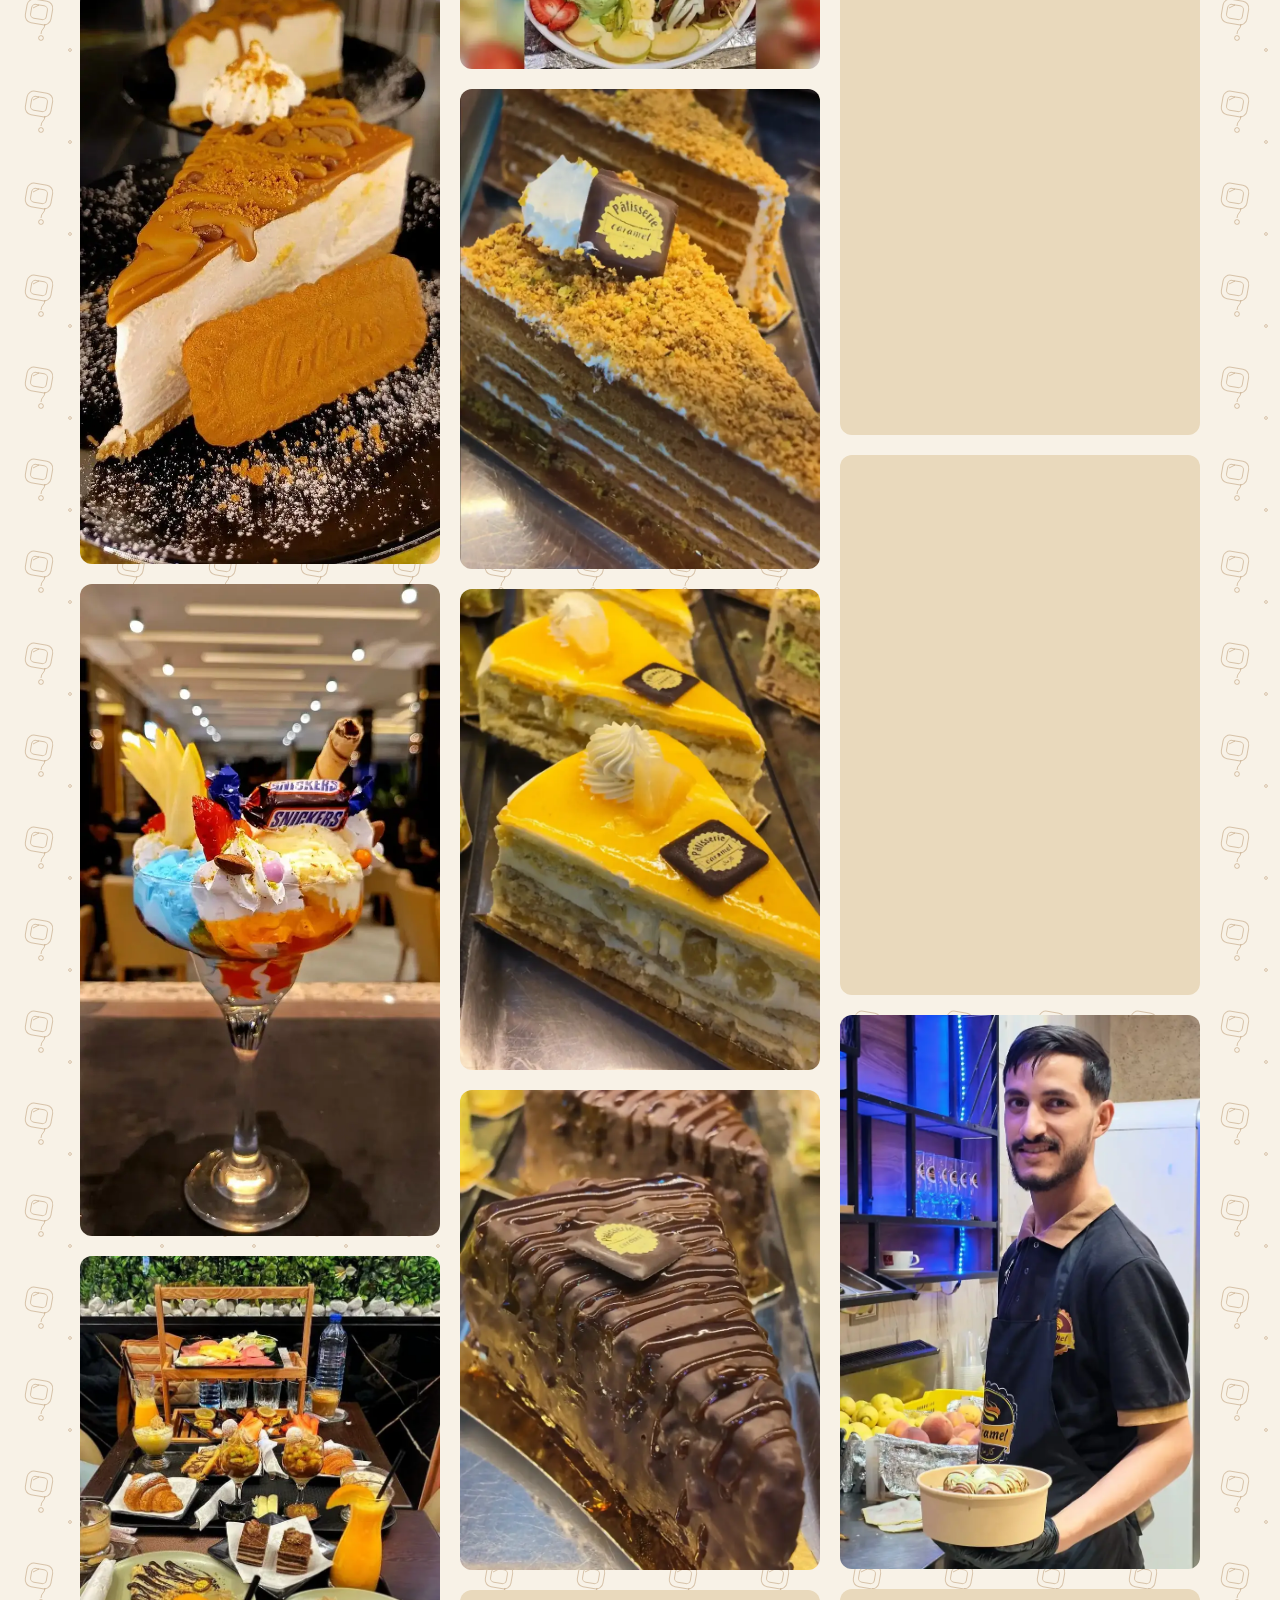
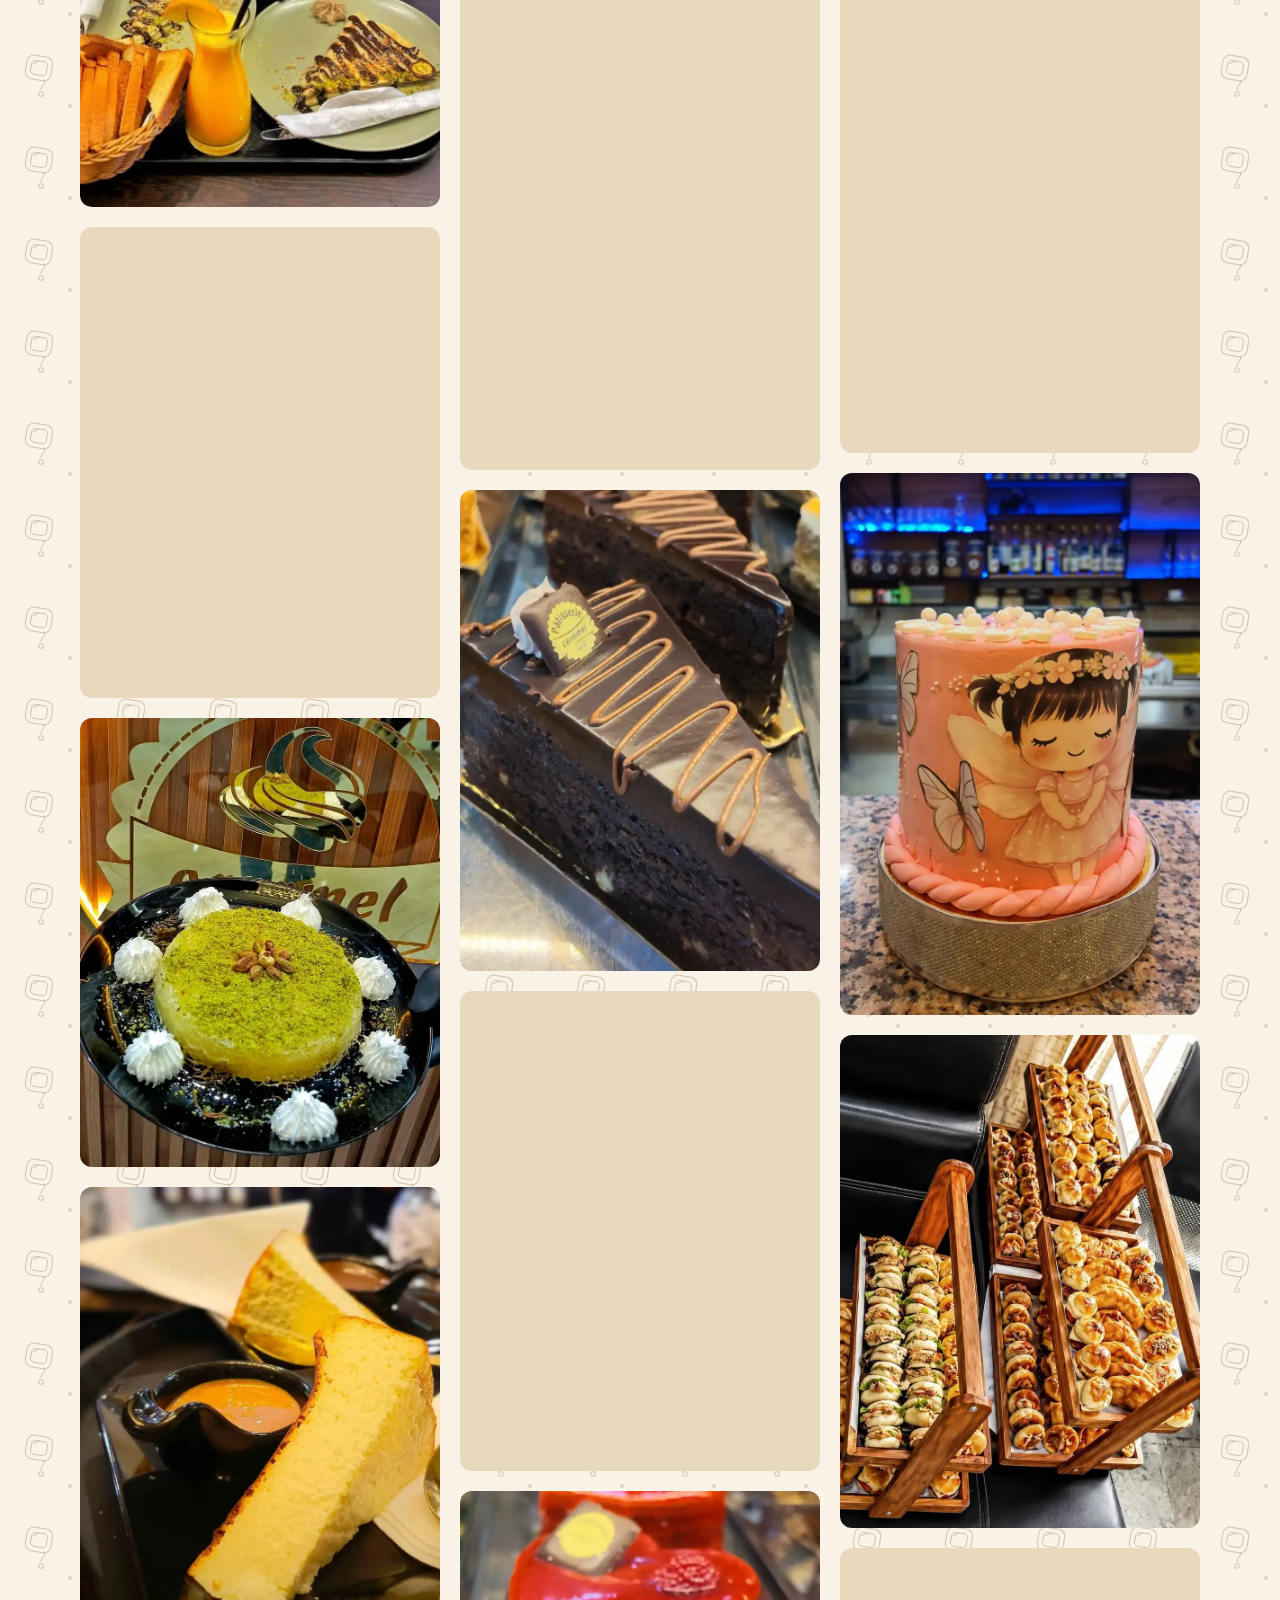
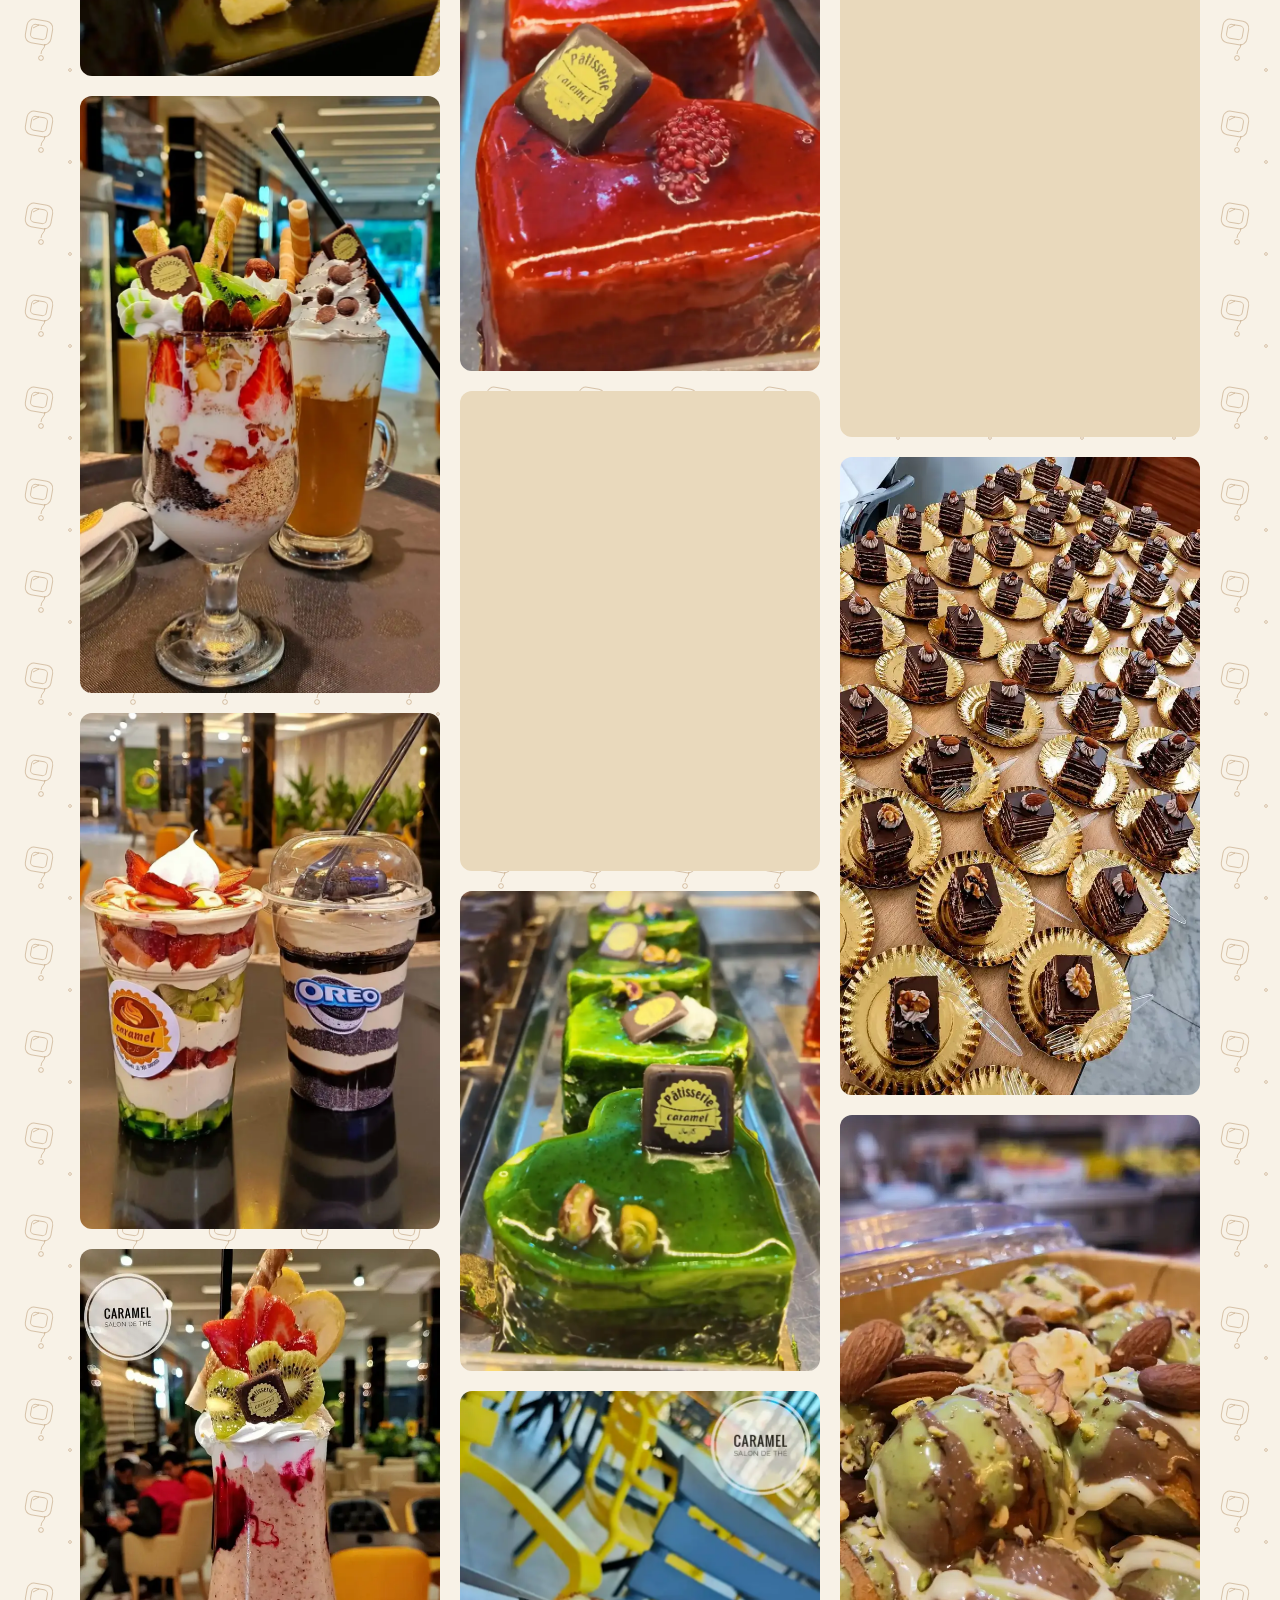
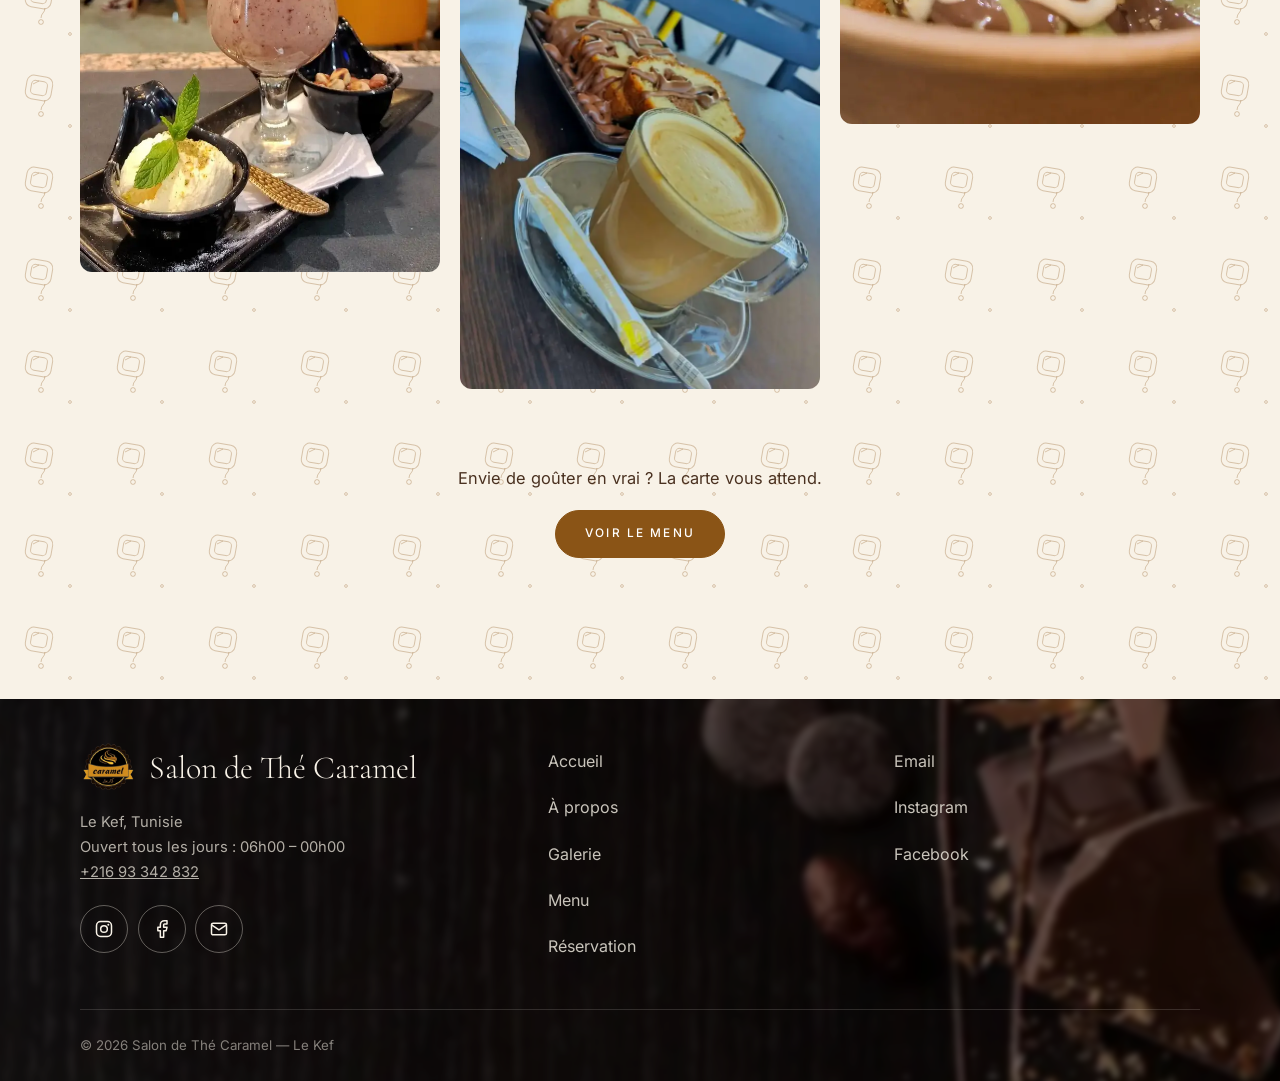
==== commit b18cbfcf: "Phone-only: center 3rd menu board pic under other two" ====
--- a/gallery.html
+++ b/gallery.html
@@ -18,7 +18,7 @@
   <link rel="manifest" href="site.webmanifest">
   <link rel="preload" href="assets/fonts/cormorant-garamond-latin-300-normal.woff2" as="font" type="font/woff2" crossorigin>
   <link rel="preload" href="assets/fonts/inter-latin-400-normal.woff2" as="font" type="font/woff2" crossorigin>
-  <link rel="stylesheet" href="assets/site.css?v=45">
+  <link rel="stylesheet" href="assets/site.css?v=46">
 </head>
 <body>
   <nav class="nav" aria-label="Navigation principale">
--- a/assets/site.css
+++ b/assets/site.css
@@ -380,6 +380,8 @@
   .hero .btn-row .btn{flex:1 1 100%;justify-content:center}
   .mc-head>img{width:76px;height:76px;border-radius:16px}
   .menu-boards{grid-template-columns:1fr 1fr}
+  /* phone-only: 3rd board pic centered under the other two */
+  .menu-boards>img:last-child:nth-child(3){grid-column:1/-1;width:min(72%,320px);height:auto;margin-inline:auto}
   .scroll-hint{display:none}
   .mosaic{grid-template-columns:1fr 1fr}
   .mosaic a:nth-child(n){grid-column:auto !important}
